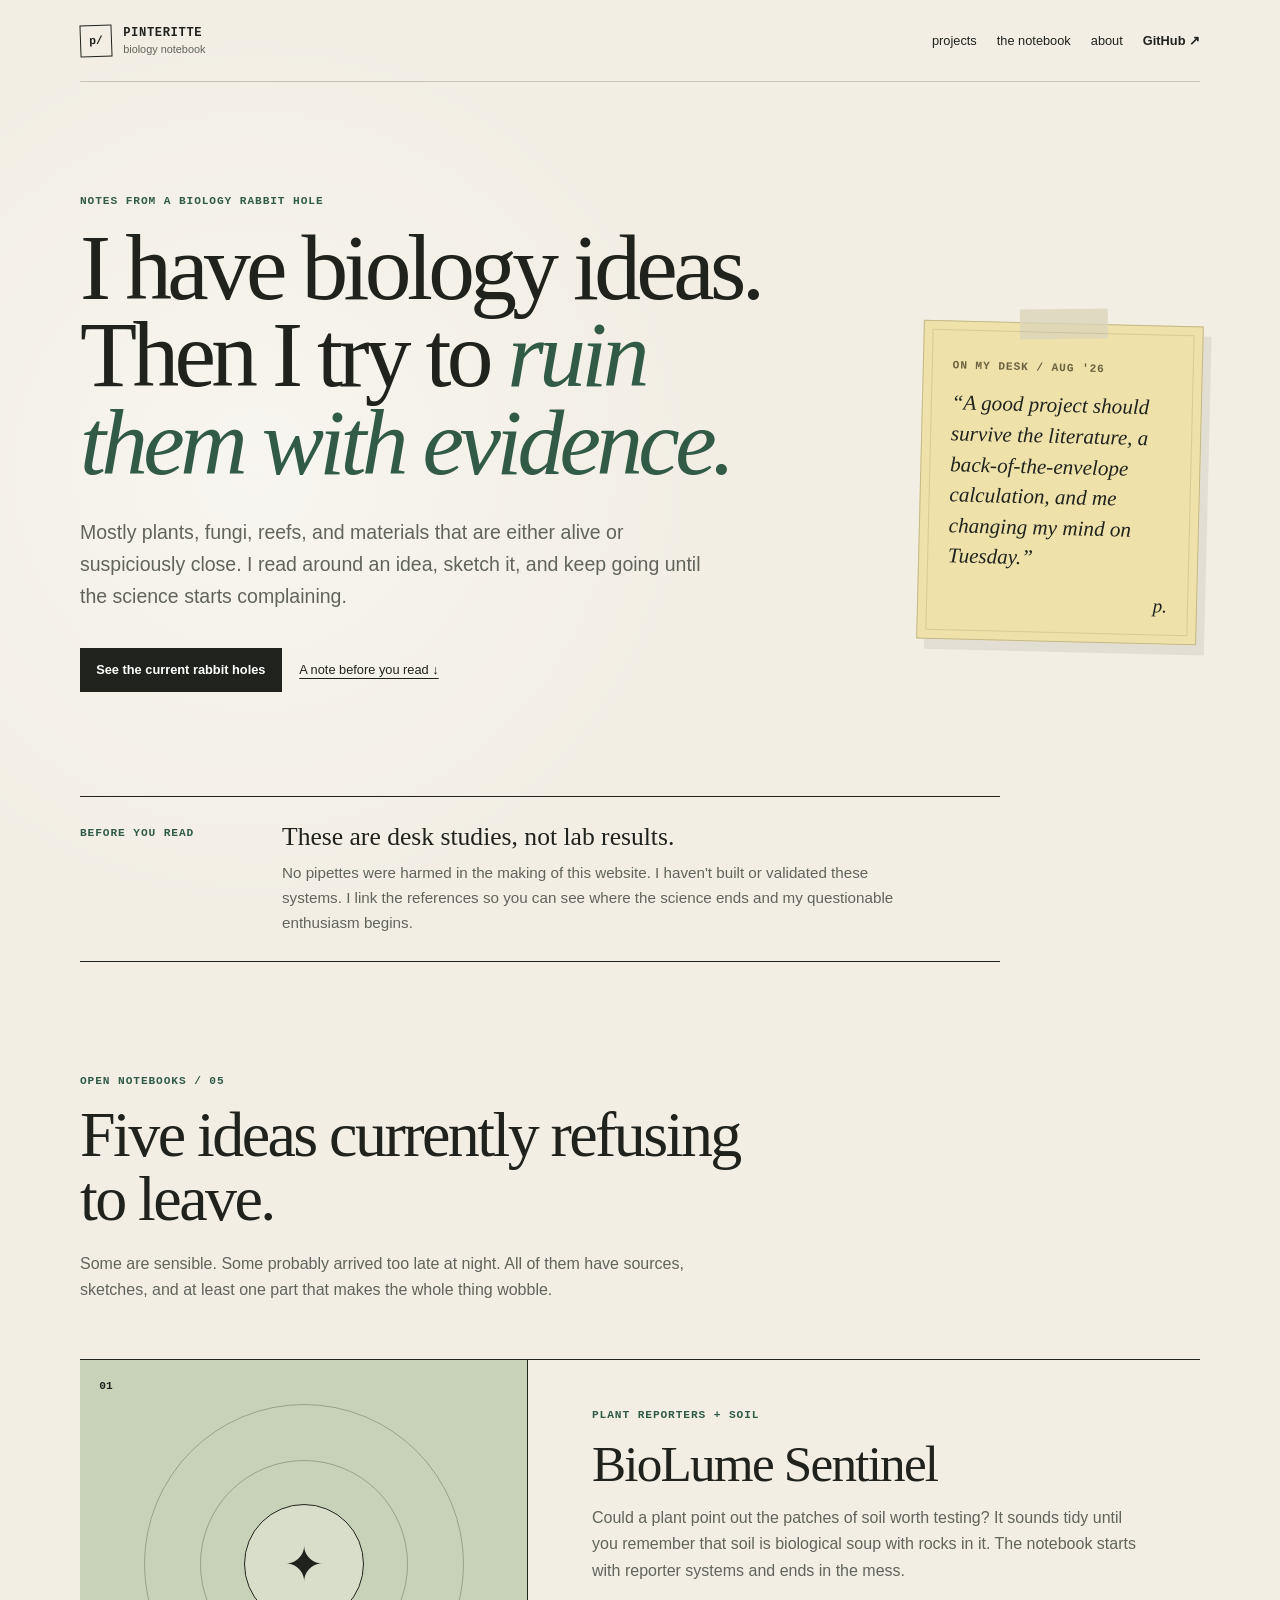
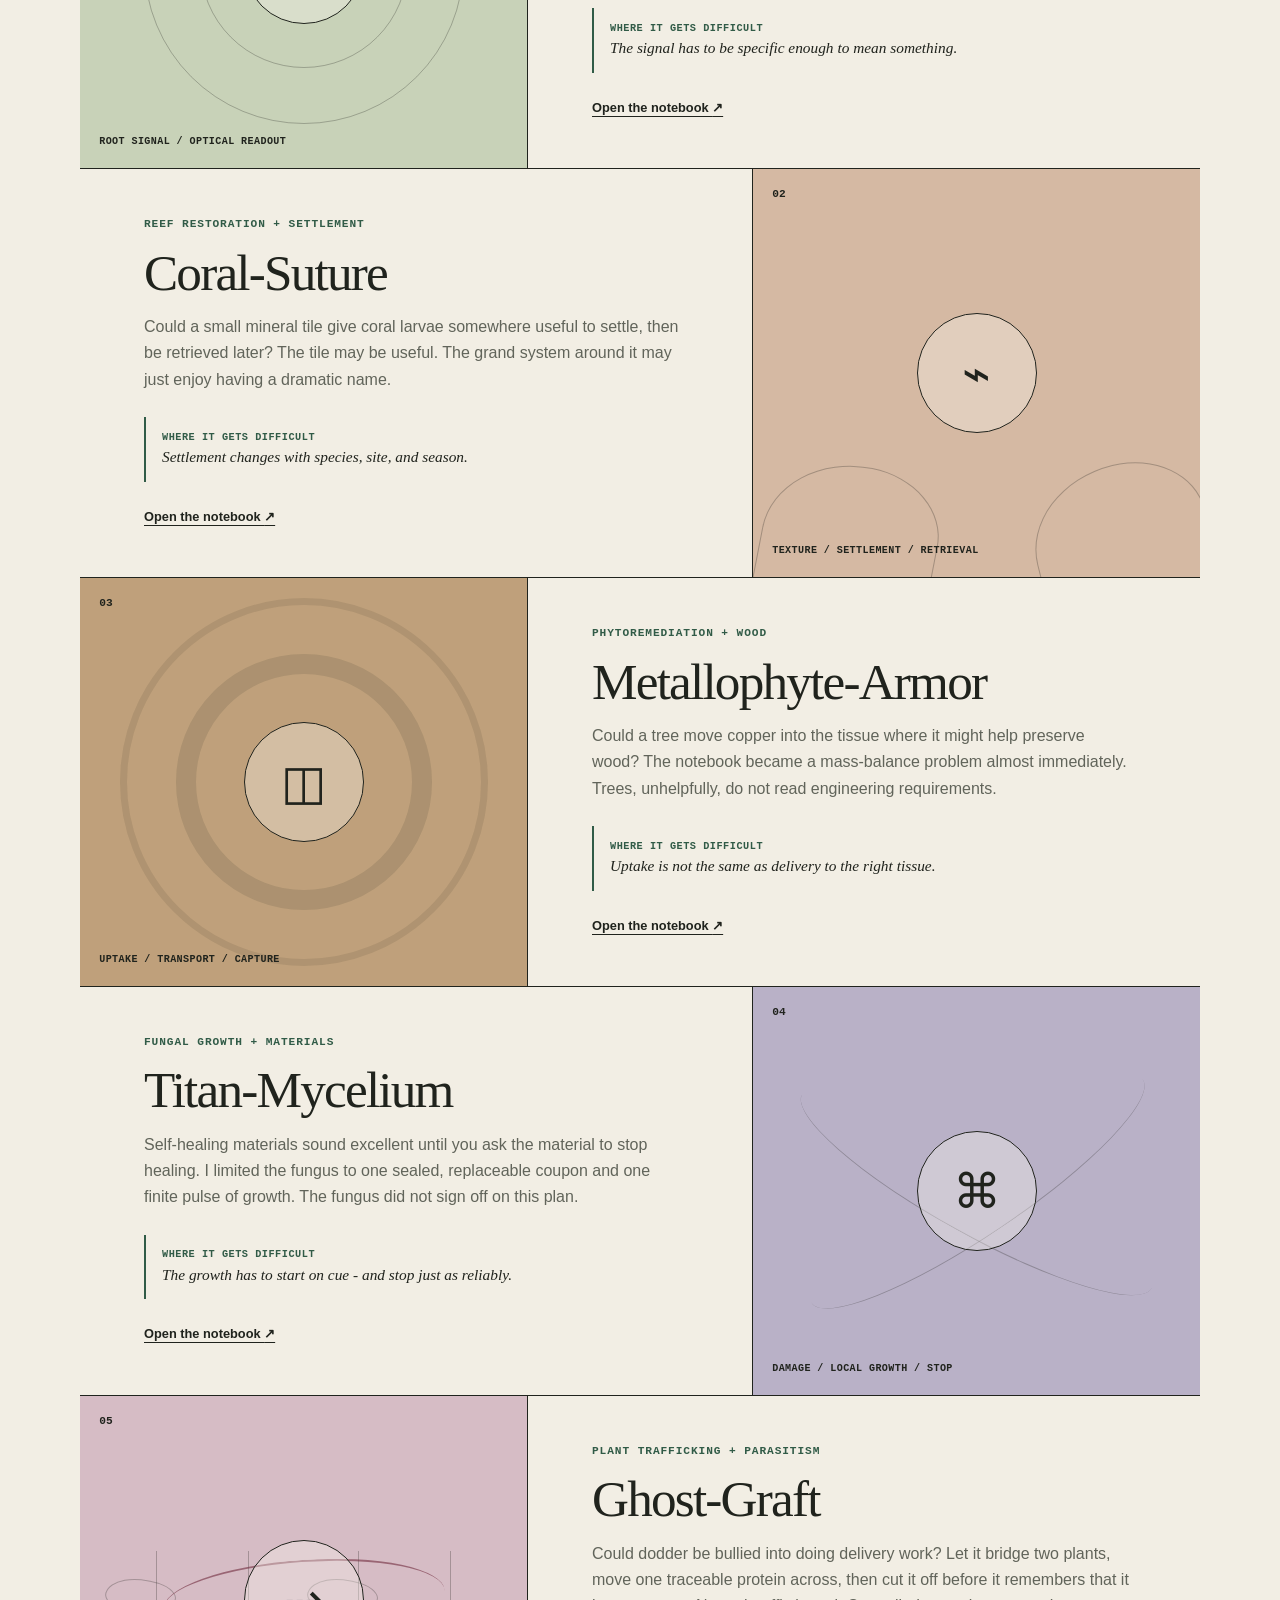
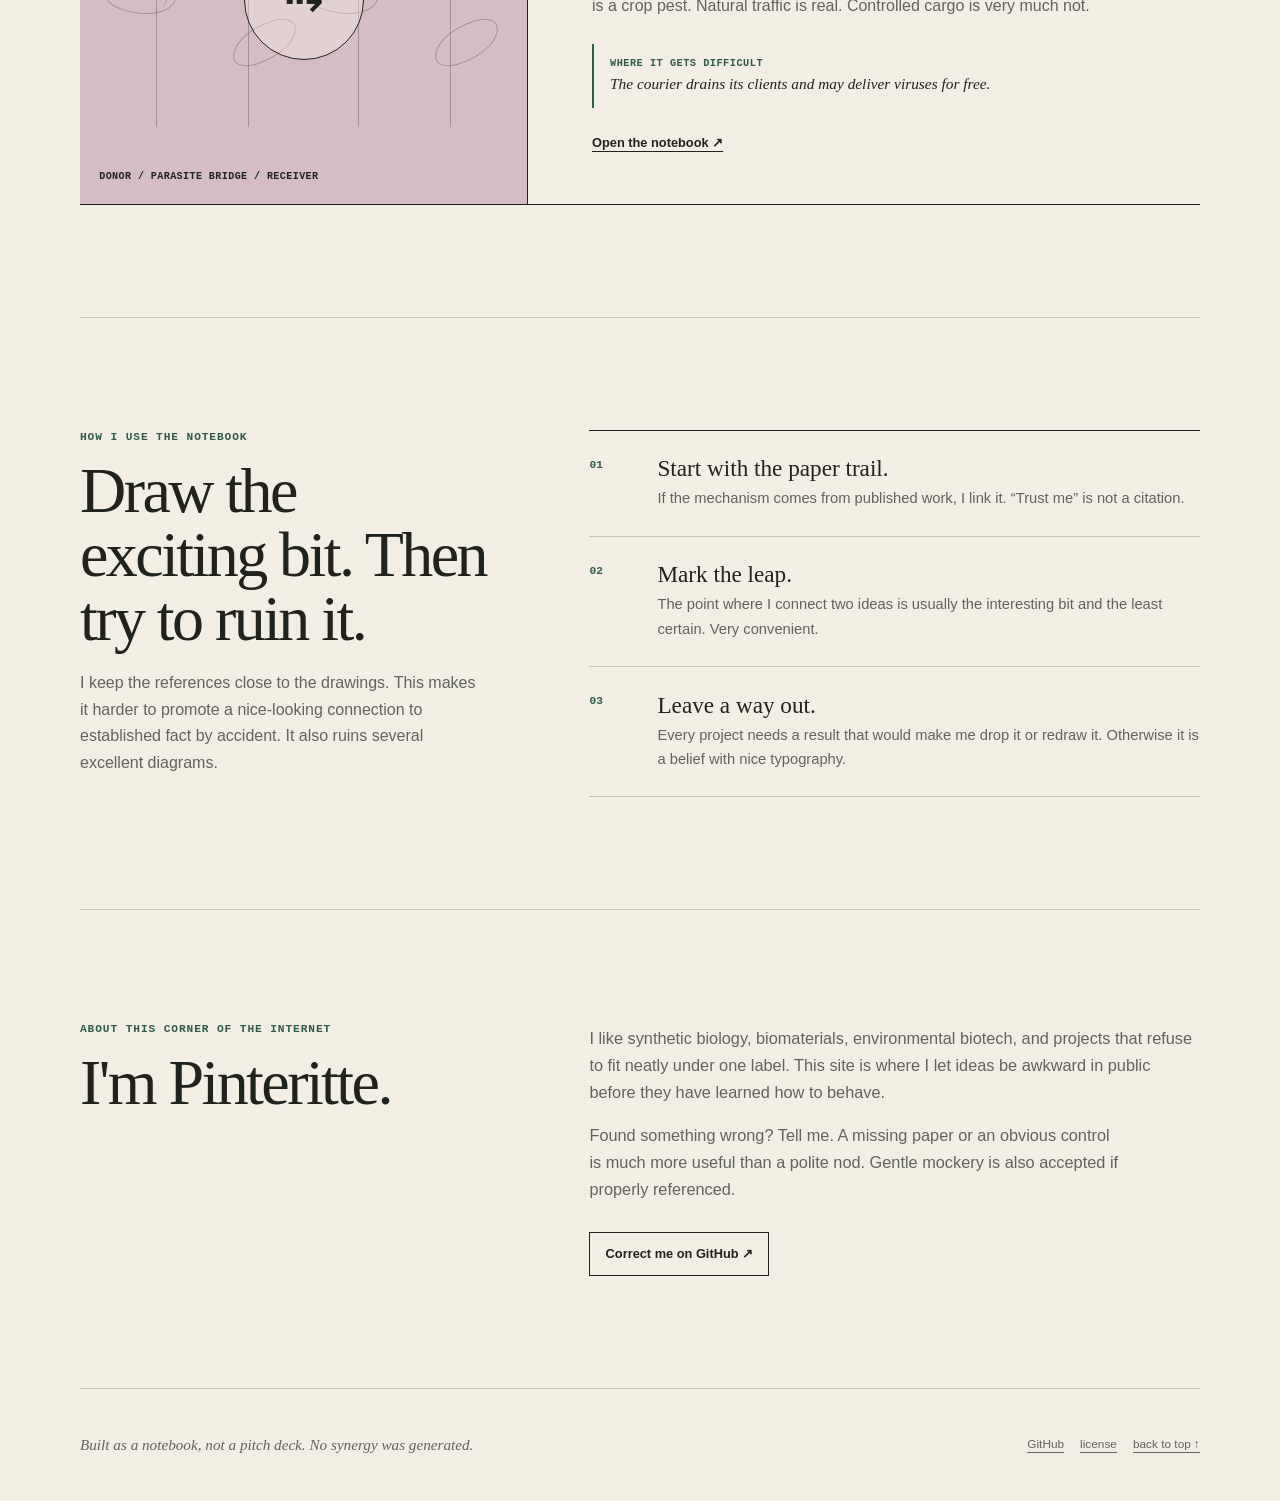
==== index.html @ 29be5e74 "Add Ghost-Graft to the project index" ====
<!DOCTYPE html>
<html lang="en">
<head>
  <meta charset="utf-8">
  <meta name="viewport" content="width=device-width, initial-scale=1">
  <title>Pinteritte - biology notes</title>
  <meta name="description" content="Working notes on plants, fungi, reefs, and ideas being tested against the literature before they get too confident.">
  <meta name="theme-color" content="#f2eee4">
  <link rel="canonical" href="https://pinterittejeden-gif.github.io/pinterittejeden-gif/">
  <meta property="og:title" content="Pinteritte - biology notes">
  <meta property="og:description" content="Five biology ideas with sources, sketches, and the awkward bits left in.">
  <meta property="og:type" content="website">
  <meta property="og:url" content="https://pinterittejeden-gif.github.io/pinterittejeden-gif/">
  <link rel="stylesheet" href="portfolio.css?v=4">
</head>
<body>
  <a class="skip-link" href="#main">Skip to the notes</a>

  <header class="site-header">
    <a class="brand" href="#top" aria-label="Pinteritte's biology notebook home">
      <span class="brand-mark" aria-hidden="true">p/</span>
      <span class="brand-copy"><strong>pinteritte</strong><small>biology notebook</small></span>
    </a>
    <nav aria-label="Primary navigation">
      <a href="#projects">projects</a>
      <a href="#method">the notebook</a>
      <a href="#about">about</a>
      <a class="nav-github" href="https://github.com/pinterittejeden-gif">GitHub ↗</a>
    </nav>
  </header>

  <main id="main">
    <section class="hero" id="top" aria-labelledby="hero-title">
      <div class="hero-copy">
        <p class="eyebrow">notes from a biology rabbit hole</p>
        <h1 id="hero-title">I have biology ideas. Then I try to <em>ruin them with evidence.</em></h1>
        <p class="hero-lede">Mostly plants, fungi, reefs, and materials that are either alive or suspiciously close. I read around an idea, sketch it, and keep going until the science starts complaining.</p>
        <div class="hero-actions">
          <a class="button button-primary" href="#projects">See the current rabbit holes</a>
          <a class="text-link" href="#status-title">A note before you read ↓</a>
        </div>
      </div>

      <aside class="hero-note" aria-label="A note from Pinteritte">
        <span class="tape" aria-hidden="true"></span>
        <p class="note-date">on my desk / aug '26</p>
        <p>“A good project should survive the literature, a back-of-the-envelope calculation, and me changing my mind on Tuesday.”</p>
        <span class="note-signoff">p.</span>
      </aside>
    </section>

    <section class="notice" aria-labelledby="status-title">
      <p class="section-kicker">before you read</p>
      <div>
        <h2 id="status-title">These are desk studies, not lab results.</h2>
        <p>No pipettes were harmed in the making of this website. I haven't built or validated these systems. I link the references so you can see where the science ends and my questionable enthusiasm begins.</p>
      </div>
    </section>

    <section class="projects section" id="projects" aria-labelledby="projects-title">
      <div class="section-heading">
        <p class="section-kicker">open notebooks / 05</p>
        <h2 id="projects-title">Five ideas currently refusing to leave.</h2>
        <p>Some are sensible. Some probably arrived too late at night. All of them have sources, sketches, and at least one part that makes the whole thing wobble.</p>
      </div>

      <div class="project-list">
        <article class="project-card project-biolume">
          <div class="project-visual" aria-hidden="true">
            <span class="visual-index">01</span>
            <span class="visual-symbol">✦</span>
            <span class="signal signal-one"></span>
            <span class="signal signal-two"></span>
            <span class="visual-label">root signal / optical readout</span>
          </div>
          <div class="project-body">
            <p class="project-number">plant reporters + soil</p>
            <h3>BioLume Sentinel</h3>
            <p>Could a plant point out the patches of soil worth testing? It sounds tidy until you remember that soil is biological soup with rocks in it. The notebook starts with reporter systems and ends in the mess.</p>
            <p class="project-note"><span>Where it gets difficult</span> The signal has to be specific enough to mean something.</p>
            <a class="project-link" href="https://pinterittejeden-gif.github.io/Project-BioLume-Sentinel/">Open the notebook <span aria-hidden="true">↗</span></a>
          </div>
        </article>

        <article class="project-card project-coral">
          <div class="project-visual" aria-hidden="true">
            <span class="visual-index">02</span>
            <span class="visual-symbol">⌁</span>
            <span class="reef reef-one"></span>
            <span class="reef reef-two"></span>
            <span class="visual-label">texture / settlement / retrieval</span>
          </div>
          <div class="project-body">
            <p class="project-number">reef restoration + settlement</p>
            <h3>Coral-Suture</h3>
            <p>Could a small mineral tile give coral larvae somewhere useful to settle, then be retrieved later? The tile may be useful. The grand system around it may just enjoy having a dramatic name.</p>
            <p class="project-note"><span>Where it gets difficult</span> Settlement changes with species, site, and season.</p>
            <a class="project-link" href="https://pinterittejeden-gif.github.io/coral-suture/">Open the notebook <span aria-hidden="true">↗</span></a>
          </div>
        </article>

        <article class="project-card project-metal">
          <div class="project-visual" aria-hidden="true">
            <span class="visual-index">03</span>
            <span class="visual-symbol">◫</span>
            <span class="ring ring-one"></span>
            <span class="ring ring-two"></span>
            <span class="visual-label">uptake / transport / capture</span>
          </div>
          <div class="project-body">
            <p class="project-number">phytoremediation + wood</p>
            <h3>Metallophyte-Armor</h3>
            <p>Could a tree move copper into the tissue where it might help preserve wood? The notebook became a mass-balance problem almost immediately. Trees, unhelpfully, do not read engineering requirements.</p>
            <p class="project-note"><span>Where it gets difficult</span> Uptake is not the same as delivery to the right tissue.</p>
            <a class="project-link" href="https://pinterittejeden-gif.github.io/metallophyte-armor/">Open the notebook <span aria-hidden="true">↗</span></a>
          </div>
        </article>

        <article class="project-card project-titan">
          <div class="project-visual" aria-hidden="true">
            <span class="visual-index">04</span>
            <span class="visual-symbol">⌘</span>
            <span class="hypha hypha-one"></span>
            <span class="hypha hypha-two"></span>
            <span class="visual-label">damage / local growth / stop</span>
          </div>
          <div class="project-body">
            <p class="project-number">fungal growth + materials</p>
            <h3>Titan-Mycelium</h3>
            <p>Self-healing materials sound excellent until you ask the material to stop healing. I limited the fungus to one sealed, replaceable coupon and one finite pulse of growth. The fungus did not sign off on this plan.</p>
            <p class="project-note"><span>Where it gets difficult</span> The growth has to start on cue - and stop just as reliably.</p>
            <a class="project-link" href="https://pinterittejeden-gif.github.io/titan-mycelium/">Open the notebook <span aria-hidden="true">↗</span></a>
          </div>
        </article>

        <article class="project-card project-ghost">
          <div class="project-visual" aria-hidden="true">
            <span class="visual-index">05</span>
            <span class="visual-symbol">⇢</span>
            <span class="graft-host graft-host-one"></span>
            <span class="graft-host graft-host-two"></span>
            <span class="graft-vine"></span>
            <span class="visual-label">donor / parasite bridge / receiver</span>
          </div>
          <div class="project-body">
            <p class="project-number">plant trafficking + parasitism</p>
            <h3>Ghost-Graft</h3>
            <p>Could dodder be bullied into doing delivery work? Let it bridge two plants, move one traceable protein across, then cut it off before it remembers that it is a crop pest. Natural traffic is real. Controlled cargo is very much not.</p>
            <p class="project-note"><span>Where it gets difficult</span> The courier drains its clients and may deliver viruses for free.</p>
            <a class="project-link" href="https://pinterittejeden-gif.github.io/ghost-graft/">Open the notebook <span aria-hidden="true">↗</span></a>
          </div>
        </article>
      </div>
    </section>

    <section class="method section" id="method" aria-labelledby="method-title">
      <div class="method-intro">
        <p class="section-kicker">how I use the notebook</p>
        <h2 id="method-title">Draw the exciting bit. Then try to ruin it.</h2>
        <p>I keep the references close to the drawings. This makes it harder to promote a nice-looking connection to established fact by accident. It also ruins several excellent diagrams.</p>
      </div>

      <ol class="method-list">
        <li>
          <span>01</span>
          <div><h3>Start with the paper trail.</h3><p>If the mechanism comes from published work, I link it. “Trust me” is not a citation.</p></div>
        </li>
        <li>
          <span>02</span>
          <div><h3>Mark the leap.</h3><p>The point where I connect two ideas is usually the interesting bit and the least certain. Very convenient.</p></div>
        </li>
        <li>
          <span>03</span>
          <div><h3>Leave a way out.</h3><p>Every project needs a result that would make me drop it or redraw it. Otherwise it is a belief with nice typography.</p></div>
        </li>
      </ol>
    </section>

    <section class="about section" id="about" aria-labelledby="about-title">
      <div>
        <p class="section-kicker">about this corner of the internet</p>
        <h2 id="about-title">I'm Pinteritte.</h2>
      </div>
      <div class="about-copy">
        <p>I like synthetic biology, biomaterials, environmental biotech, and projects that refuse to fit neatly under one label. This site is where I let ideas be awkward in public before they have learned how to behave.</p>
        <p>Found something wrong? Tell me. A missing paper or an obvious control is much more useful than a polite nod. Gentle mockery is also accepted if properly referenced.</p>
        <a class="button button-secondary" href="https://github.com/pinterittejeden-gif/pinterittejeden-gif/issues">Correct me on GitHub ↗</a>
      </div>
    </section>
  </main>

  <footer>
    <p>Built as a notebook, not a pitch deck. No synergy was generated.</p>
    <div>
      <a href="https://github.com/pinterittejeden-gif">GitHub</a>
      <a href="LICENSE.md">license</a>
      <a href="#top">back to top ↑</a>
    </div>
  </footer>
</body>
</html>
---- portfolio.css ----
:root {
  --paper: #f2eee4;
  --paper-deep: #e8e1d2;
  --ink: #20231d;
  --muted: #61645a;
  --line: #c9c3b6;
  --accent: #315b47;
  --accent-dark: #1e4232;
  --surface: #f9f6ee;
  --yellow: #e6d49b;
  --serif: Georgia, "Times New Roman", serif;
  --sans: Inter, ui-sans-serif, -apple-system, BlinkMacSystemFont, "Segoe UI", sans-serif;
  --mono: "SFMono-Regular", Consolas, "Liberation Mono", monospace;
}

* { box-sizing: border-box; }
html { scroll-behavior: smooth; }
body {
  margin: 0;
  color: var(--ink);
  background:
    radial-gradient(circle at 20% 10%, rgb(255 255 255 / 45%), transparent 28rem),
    var(--paper);
  font: 16px/1.65 var(--sans);
  -webkit-font-smoothing: antialiased;
}

a { color: inherit; text-underline-offset: .22rem; }
a:hover { color: var(--accent); }
a:focus-visible { outline: 2px solid var(--accent); outline-offset: 4px; }
h1, h2, h3, p { text-wrap: pretty; }

.skip-link {
  position: fixed;
  top: -6rem;
  left: 1rem;
  z-index: 30;
  padding: .65rem .85rem;
  color: white;
  background: var(--ink);
}
.skip-link:focus { top: 1rem; }

.site-header,
main,
footer {
  width: min(1120px, calc(100% - 40px));
  margin-inline: auto;
}

.site-header {
  min-height: 82px;
  display: flex;
  align-items: center;
  justify-content: space-between;
  gap: 2rem;
  border-bottom: 1px solid var(--line);
}
.brand {
  display: inline-flex;
  align-items: center;
  gap: .7rem;
  text-decoration: none;
}
.brand-mark {
  display: grid;
  width: 2rem;
  height: 2rem;
  place-items: center;
  border: 1px solid var(--ink);
  font: 700 .72rem/1 var(--mono);
  transform: rotate(-2deg);
}
.brand-copy { display: grid; line-height: 1.1; }
.brand-copy strong { font: 700 .76rem var(--mono); letter-spacing: .05em; text-transform: uppercase; }
.brand-copy small { margin-top: .25rem; color: var(--muted); font-size: .68rem; }
.site-header nav { display: flex; align-items: center; gap: 1.25rem; font-size: .8rem; }
.site-header nav a { text-decoration: none; }
.site-header nav a:hover { text-decoration: underline; }
.nav-github { font-weight: 700; }

.hero {
  display: grid;
  min-height: 690px;
  grid-template-columns: minmax(0, 1.45fr) minmax(260px, .55fr);
  gap: clamp(3rem, 8vw, 8rem);
  align-items: center;
  padding: 7rem 0 6.5rem;
}
.hero-copy { max-width: 750px; }
.eyebrow,
.section-kicker,
.project-number,
.note-date {
  margin: 0 0 .9rem;
  color: var(--accent);
  font: 700 .7rem/1.35 var(--mono);
  letter-spacing: .08em;
  text-transform: uppercase;
}
.hero h1 {
  max-width: 800px;
  margin: 0;
  font: 400 clamp(3.45rem, 7.3vw, 6.4rem)/.94 var(--serif);
  letter-spacing: -.05em;
}
.hero h1 em { color: var(--accent); font-weight: 400; }
.hero-lede { max-width: 650px; margin: 1.8rem 0 0; color: var(--muted); font-size: clamp(1.05rem, 1.7vw, 1.22rem); }
.hero-actions { display: flex; flex-wrap: wrap; gap: 1.1rem; align-items: center; margin-top: 2.2rem; }

.button {
  display: inline-flex;
  min-height: 44px;
  align-items: center;
  justify-content: center;
  padding: .65rem .95rem;
  border: 1px solid var(--ink);
  font-size: .8rem;
  font-weight: 700;
  text-decoration: none;
}
.button-primary { color: white; background: var(--ink); }
.button-primary:hover { color: white; background: var(--accent-dark); }
.button-secondary { background: transparent; }
.text-link { font-size: .8rem; }

.hero-note {
  position: relative;
  align-self: center;
  margin-top: 5rem;
  padding: 2.3rem 1.8rem 1.6rem;
  border: 1px solid #c4b988;
  background: #eee1aa;
  box-shadow: 8px 10px 0 rgb(50 45 30 / 8%);
  transform: rotate(1.4deg);
}
.hero-note::after {
  position: absolute;
  inset: 8px;
  border: 1px solid rgb(83 71 33 / 14%);
  content: "";
  pointer-events: none;
}
.hero-note .tape {
  position: absolute;
  top: -15px;
  left: 50%;
  width: 88px;
  height: 30px;
  background: rgb(221 213 186 / 78%);
  transform: translateX(-50%) rotate(-2deg);
}
.hero-note > p:not(.note-date) { position: relative; z-index: 1; margin: 0; font: italic 1.32rem/1.45 var(--serif); }
.note-date { color: #6b623f; }
.note-signoff { display: block; margin-top: 1.2rem; font: italic 1.2rem var(--serif); text-align: right; }

.notice {
  display: grid;
  grid-template-columns: 170px minmax(0, 1fr);
  gap: 2rem;
  max-width: 920px;
  padding: 1.6rem 0;
  border-top: 1px solid var(--ink);
  border-bottom: 1px solid var(--ink);
}
.notice .section-kicker { margin: .25rem 0 0; }
.notice h2 { margin: 0 0 .45rem; font: 400 1.6rem/1.2 var(--serif); }
.notice p:last-child { max-width: 650px; margin: 0; color: var(--muted); font-size: .95rem; }

.section { padding: 7rem 0; border-bottom: 1px solid var(--line); }
.section-heading { max-width: 820px; margin-bottom: 3.5rem; }
.section-heading h2,
.method-intro h2,
.about h2 {
  margin: 0;
  font: 400 clamp(2.5rem, 5vw, 4.6rem)/1 var(--serif);
  letter-spacing: -.04em;
}
.section-heading > p:last-child,
.method-intro > p:last-child { max-width: 670px; margin: 1.2rem 0 0; color: var(--muted); }

.project-list { border-top: 1px solid var(--ink); }
.project-card {
  display: grid;
  grid-template-columns: minmax(280px, .8fr) minmax(0, 1.2fr);
  min-height: 350px;
  border-bottom: 1px solid var(--ink);
}
.project-card:nth-child(even) { grid-template-columns: minmax(0, 1.2fr) minmax(280px, .8fr); }
.project-card:nth-child(even) .project-visual { order: 2; border-right: 0; border-left: 1px solid var(--ink); }
.project-visual {
  position: relative;
  display: grid;
  min-height: 350px;
  place-items: center;
  overflow: hidden;
  border-right: 1px solid var(--ink);
  background: var(--project-bg);
}
.project-biolume { --project-bg: #c8d2b8; }
.project-coral { --project-bg: #d5b9a3; }
.project-metal { --project-bg: #bfa07b; }
.project-titan { --project-bg: #b9b1c7; }
.project-ghost { --project-bg: #d6bcc5; }
.visual-index { position: absolute; top: 1.2rem; left: 1.2rem; font: 700 .7rem var(--mono); }
.visual-symbol {
  position: relative;
  z-index: 2;
  display: grid;
  width: 7.5rem;
  height: 7.5rem;
  place-items: center;
  border: 1px solid var(--ink);
  border-radius: 50%;
  background: rgb(249 246 238 / 35%);
  font: 400 3rem var(--serif);
}
.visual-label {
  position: absolute;
  right: 1.2rem;
  bottom: 1.2rem;
  left: 1.2rem;
  font: 700 .63rem/1.4 var(--mono);
  letter-spacing: .04em;
  text-transform: uppercase;
}
.signal, .reef, .ring, .hypha, .graft-host, .graft-vine { position: absolute; border: 1px solid rgb(32 35 29 / 28%); }
.signal { border-radius: 50%; }
.signal-one { width: 13rem; height: 13rem; }
.signal-two { width: 20rem; height: 20rem; }
.reef { bottom: -2rem; width: 11rem; height: 9rem; border-radius: 55% 45% 0 0; }
.reef-one { left: 2%; transform: rotate(11deg); }
.reef-two { right: -2%; transform: rotate(-14deg); }
.ring { border-radius: 50%; }
.ring-one { width: 16rem; height: 16rem; border-width: 1.3rem; opacity: .42; }
.ring-two { width: 23rem; height: 23rem; border-width: .45rem; opacity: .35; }
.hypha { width: 25rem; height: 5.5rem; border-width: 0 0 1px; border-radius: 50%; }
.hypha-one { transform: rotate(29deg); }
.hypha-two { transform: rotate(-34deg); }
.graft-host { bottom: 4.8rem; width: 5.8rem; height: 11rem; border-width: 0 1px; }
.graft-host::before,
.graft-host::after { position: absolute; width: 4.2rem; height: 2.2rem; border: 1px solid rgb(32 35 29 / 28%); border-radius: 70% 30%; content: ""; }
.graft-host::before { top: 1.7rem; left: -3.2rem; transform: rotate(18deg); }
.graft-host::after { top: 4.6rem; right: -3.2rem; transform: rotate(-18deg); }
.graft-host-one { left: 17%; }
.graft-host-two { right: 17%; }
.graft-vine { z-index: 1; width: 63%; height: 5rem; border-width: 2px 0 0; border-color: rgb(117 49 67 / 62%); border-radius: 50%; transform: rotate(-4deg); }

.project-body { align-self: center; padding: 3rem clamp(2rem, 5vw, 4.6rem); }
.project-body h3 { margin: 0; font: 400 clamp(2.2rem, 4vw, 3.4rem)/1 var(--serif); letter-spacing: -.035em; }
.project-body > p:not(.project-number):not(.project-note) { max-width: 620px; margin: 1rem 0 1.5rem; color: var(--muted); font-size: 1rem; }
.project-note { max-width: 600px; margin: 0; padding: .85rem 0 .85rem 1rem; border-left: 2px solid var(--accent); font: italic .96rem/1.5 var(--serif); }
.project-note span { display: block; margin-bottom: .15rem; color: var(--accent); font: 700 .64rem var(--mono); letter-spacing: .05em; text-transform: uppercase; }
.project-link { display: inline-block; margin-top: 1.5rem; font-size: .8rem; font-weight: 700; }

.method {
  display: grid;
  grid-template-columns: .8fr 1.2fr;
  gap: clamp(3rem, 8vw, 8rem);
  align-items: start;
}
.method-intro { position: sticky; top: 2rem; }
.method-list { margin: 0; padding: 0; border-top: 1px solid var(--ink); list-style: none; }
.method-list li { display: grid; grid-template-columns: 52px 1fr; gap: 1rem; padding: 1.55rem 0; border-bottom: 1px solid var(--line); }
.method-list li > span { padding-top: .2rem; color: var(--accent); font: 700 .7rem var(--mono); }
.method-list h3 { margin: 0 0 .25rem; font: 400 1.45rem var(--serif); }
.method-list p { margin: 0; color: var(--muted); font-size: .92rem; }

.about { display: grid; grid-template-columns: .8fr 1.2fr; gap: clamp(3rem, 8vw, 8rem); }
.about-copy { max-width: 620px; padding-top: .2rem; }
.about-copy p { margin-top: 0; color: var(--muted); font-size: 1.02rem; }
.about-copy .button { margin-top: .8rem; }

footer {
  min-height: 112px;
  display: flex;
  align-items: center;
  justify-content: space-between;
  gap: 2rem;
  color: var(--muted);
  font-size: .74rem;
}
footer p { margin: 0; font: italic .95rem var(--serif); }
footer div { display: flex; gap: 1rem; }

@media (max-width: 820px) {
  .site-header nav a:not(.nav-github) { display: none; }
  .hero { min-height: auto; grid-template-columns: 1fr; gap: 3rem; padding: 5.5rem 0; }
  .hero-note { width: min(360px, 90%); margin: 0 0 0 auto; }
  .project-card,
  .project-card:nth-child(even) { grid-template-columns: minmax(190px, .65fr) minmax(0, 1.35fr); }
  .project-card:nth-child(even) .project-visual { order: 0; border-right: 1px solid var(--ink); border-left: 0; }
  .project-body { padding: 2.3rem; }
  .method, .about { grid-template-columns: 1fr; gap: 2.5rem; }
  .method-intro { position: static; }
}

@media (max-width: 580px) {
  .site-header, main, footer { width: min(100% - 28px, 1120px); }
  .brand-copy small { display: none; }
  .site-header nav { gap: .8rem; }
  .hero { padding: 4.5rem 0; }
  .hero h1 { font-size: clamp(3.05rem, 15vw, 4.5rem); }
  .notice { grid-template-columns: 1fr; gap: .45rem; }
  .notice .section-kicker { margin-bottom: .25rem; }
  .section { padding: 5rem 0; }
  .project-card,
  .project-card:nth-child(even) { display: block; }
  .project-visual,
  .project-card:nth-child(even) .project-visual { min-height: 235px; border-right: 0; border-bottom: 1px solid var(--ink); }
  .project-body { padding: 2rem 0 2.5rem; }
  .project-body > p:not(.project-number):not(.project-note) { padding-right: .35rem; }
  footer { min-height: 145px; align-items: flex-start; flex-direction: column; justify-content: center; gap: .8rem; }
}

@media (prefers-reduced-motion: reduce) {
  html { scroll-behavior: auto; }
}
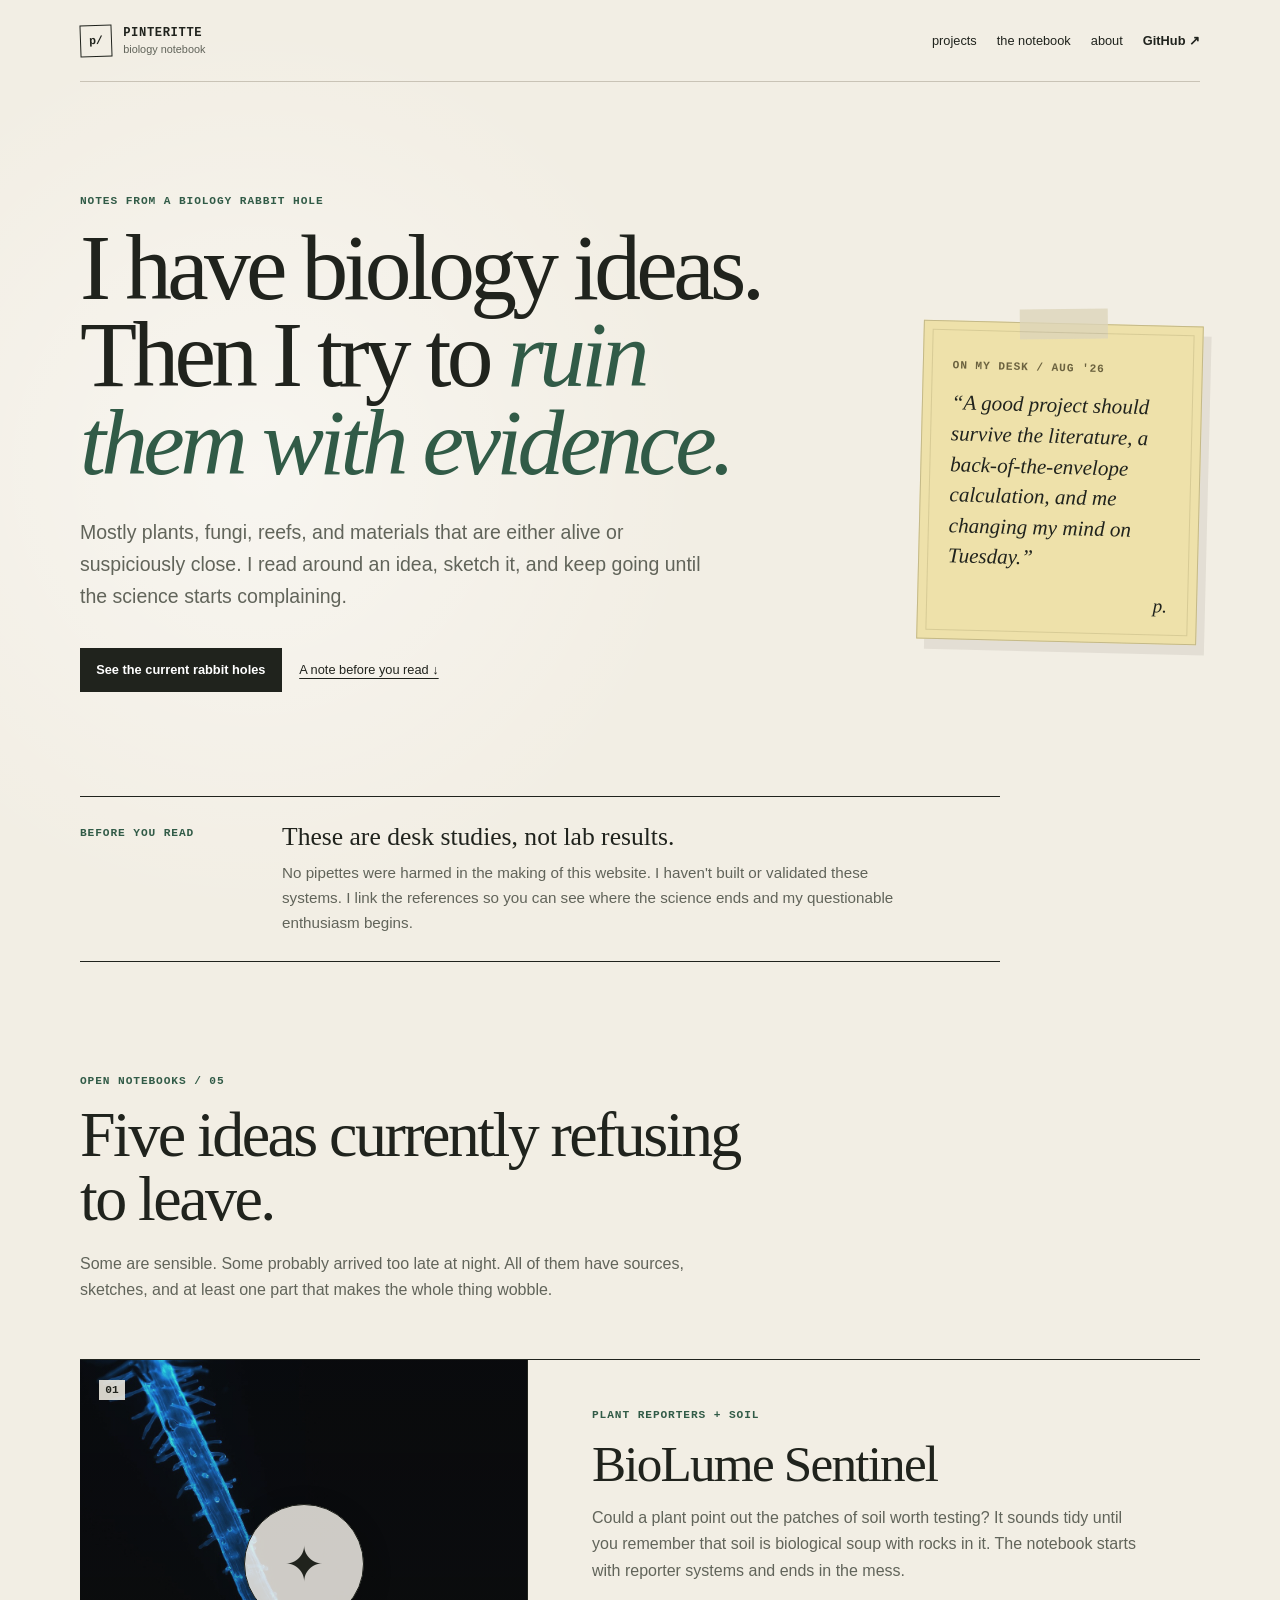
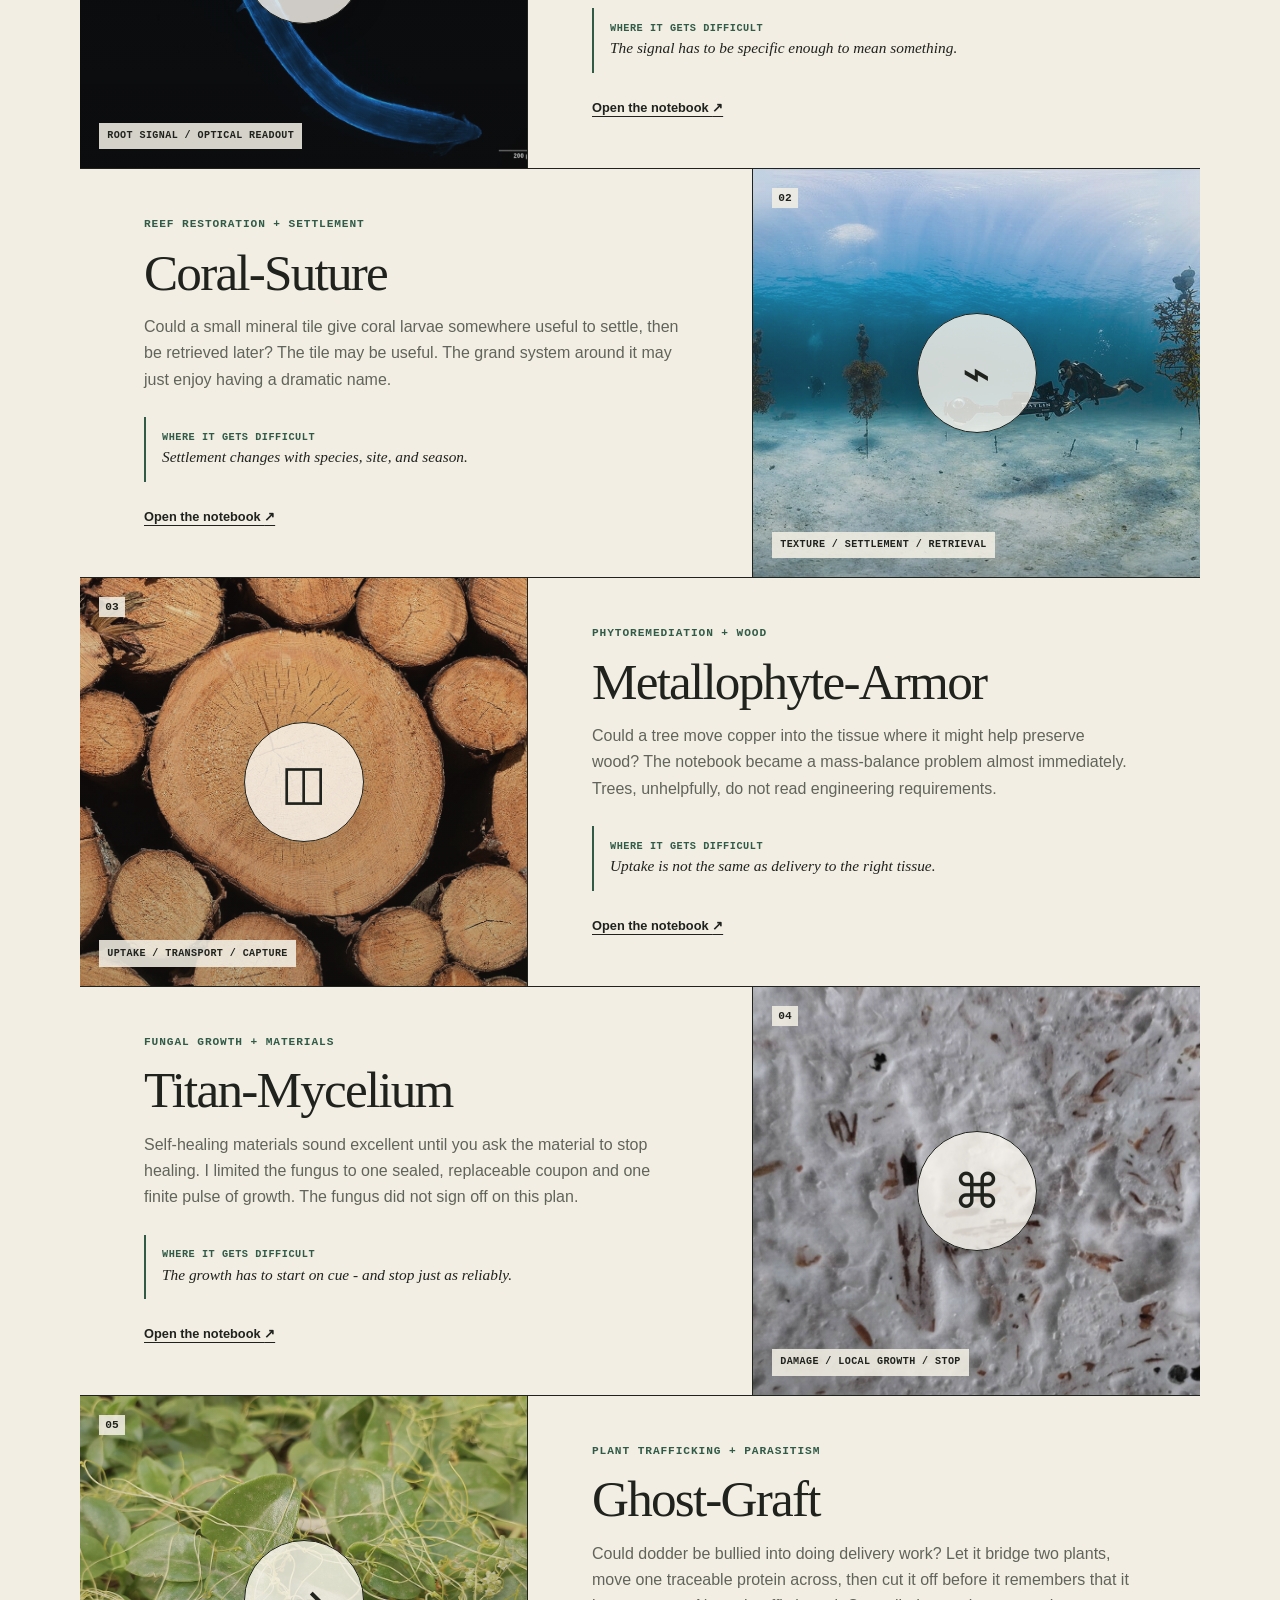
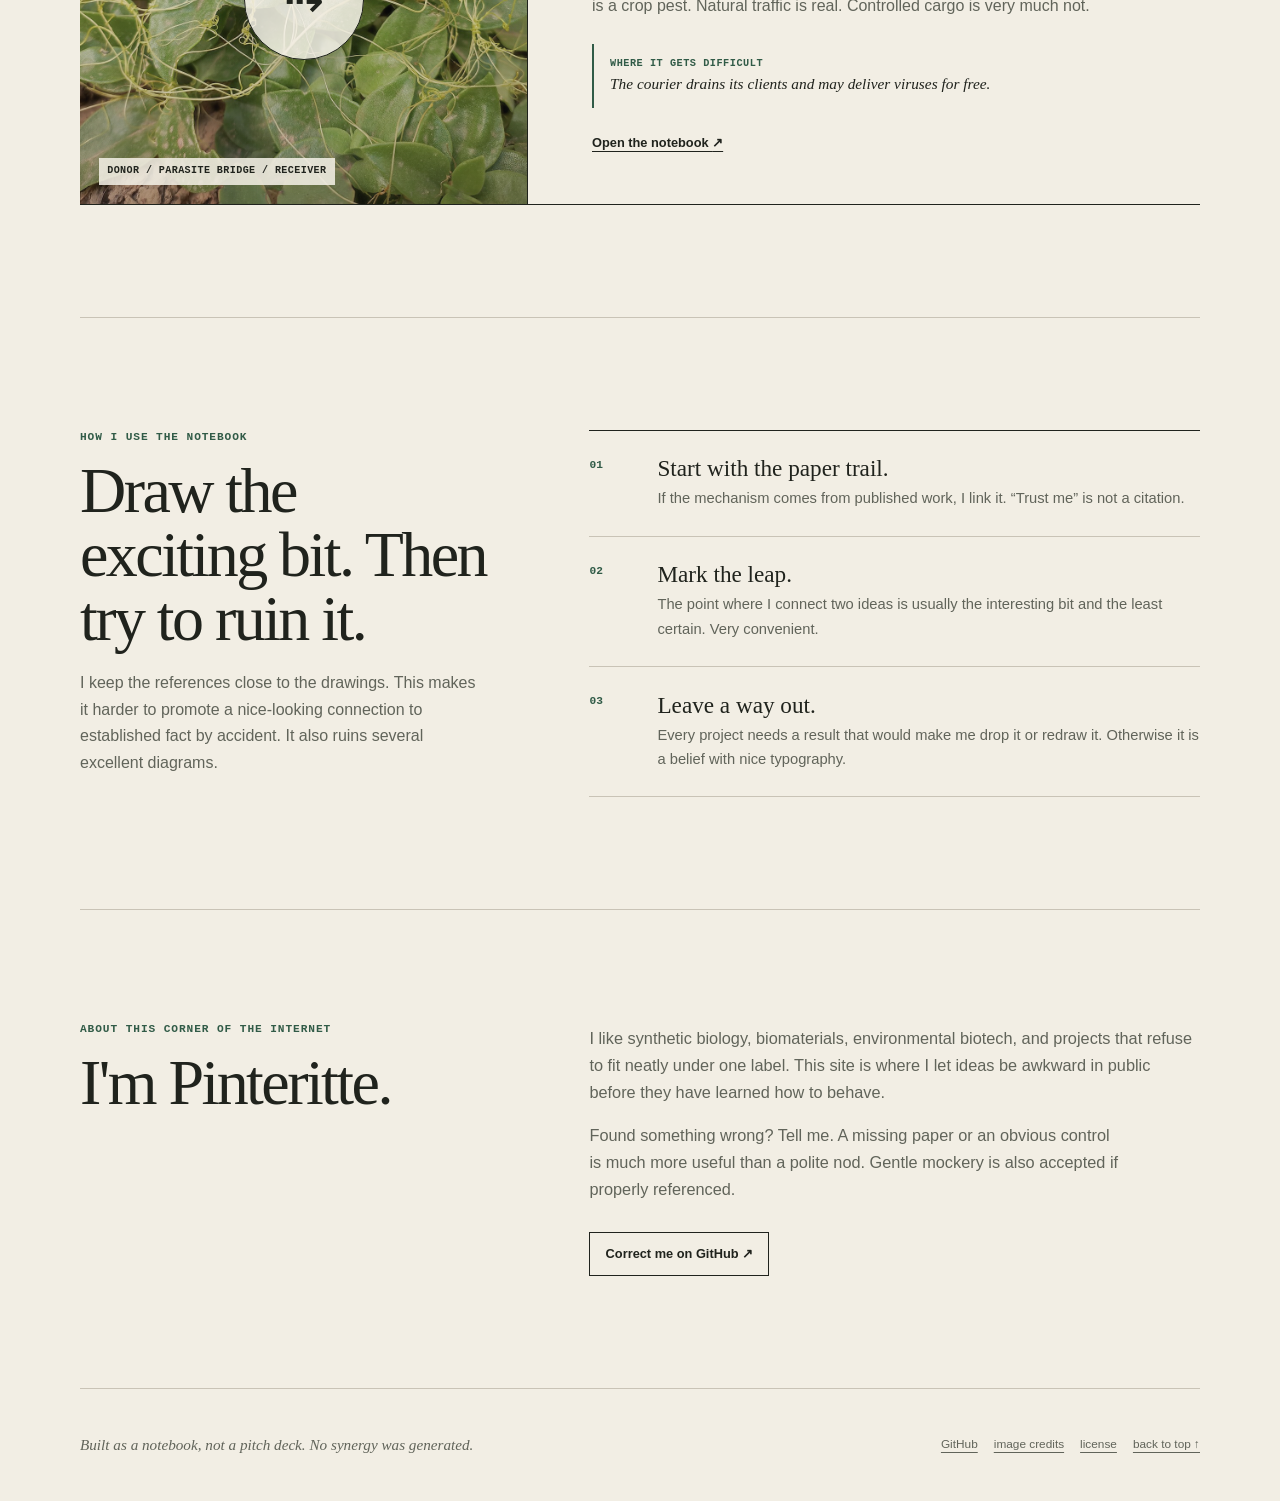
==== commit 77bf0a9d: "Use real project photography on the homepage" ====
--- a/index.html
+++ b/index.html
@@ -11,7 +11,7 @@
   <meta property="og:description" content="Five biology ideas with sources, sketches, and the awkward bits left in.">
   <meta property="og:type" content="website">
   <meta property="og:url" content="https://pinterittejeden-gif.github.io/pinterittejeden-gif/">
-  <link rel="stylesheet" href="portfolio.css?v=4">
+  <link rel="stylesheet" href="portfolio.css?v=6">
 </head>
 <body>
   <a class="skip-link" href="#main">Skip to the notes</a>
@@ -67,10 +67,9 @@
       <div class="project-list">
         <article class="project-card project-biolume">
           <div class="project-visual" aria-hidden="true">
+            <img class="project-photo project-photo--root" src="images/projects/biolume-root.jpg" width="1280" height="1027" loading="lazy" decoding="async" alt="">
             <span class="visual-index">01</span>
             <span class="visual-symbol">✦</span>
-            <span class="signal signal-one"></span>
-            <span class="signal signal-two"></span>
             <span class="visual-label">root signal / optical readout</span>
           </div>
           <div class="project-body">
@@ -84,10 +83,9 @@
 
         <article class="project-card project-coral">
           <div class="project-visual" aria-hidden="true">
+            <img class="project-photo project-photo--coral" src="images/projects/coral-nursery.jpg" width="1280" height="556" loading="lazy" decoding="async" alt="">
             <span class="visual-index">02</span>
             <span class="visual-symbol">⌁</span>
-            <span class="reef reef-one"></span>
-            <span class="reef reef-two"></span>
             <span class="visual-label">texture / settlement / retrieval</span>
           </div>
           <div class="project-body">
@@ -101,10 +99,9 @@
 
         <article class="project-card project-metal">
           <div class="project-visual" aria-hidden="true">
+            <img class="project-photo project-photo--wood" src="images/projects/pine-cross-sections.jpg" width="1280" height="853" loading="lazy" decoding="async" alt="">
             <span class="visual-index">03</span>
             <span class="visual-symbol">◫</span>
-            <span class="ring ring-one"></span>
-            <span class="ring ring-two"></span>
             <span class="visual-label">uptake / transport / capture</span>
           </div>
           <div class="project-body">
@@ -118,10 +115,9 @@
 
         <article class="project-card project-titan">
           <div class="project-visual" aria-hidden="true">
+            <img class="project-photo project-photo--mycelium" src="images/projects/myco-composite.jpg" width="1080" height="1920" loading="lazy" decoding="async" alt="">
             <span class="visual-index">04</span>
             <span class="visual-symbol">⌘</span>
-            <span class="hypha hypha-one"></span>
-            <span class="hypha hypha-two"></span>
             <span class="visual-label">damage / local growth / stop</span>
           </div>
           <div class="project-body">
@@ -135,11 +131,9 @@
 
         <article class="project-card project-ghost">
           <div class="project-visual" aria-hidden="true">
+            <img class="project-photo project-photo--dodder" src="images/projects/dodder-host.jpg" width="1280" height="958" loading="lazy" decoding="async" alt="">
             <span class="visual-index">05</span>
             <span class="visual-symbol">⇢</span>
-            <span class="graft-host graft-host-one"></span>
-            <span class="graft-host graft-host-two"></span>
-            <span class="graft-vine"></span>
             <span class="visual-label">donor / parasite bridge / receiver</span>
           </div>
           <div class="project-body">
@@ -193,6 +187,7 @@
     <p>Built as a notebook, not a pitch deck. No synergy was generated.</p>
     <div>
       <a href="https://github.com/pinterittejeden-gif">GitHub</a>
+      <a href="IMAGE_CREDITS.md">image credits</a>
       <a href="LICENSE.md">license</a>
       <a href="#top">back to top ↑</a>
     </div>
--- a/portfolio.css
+++ b/portfolio.css
@@ -197,12 +197,40 @@
   border-right: 1px solid var(--ink);
   background: var(--project-bg);
 }
+.project-visual::after {
+  position: absolute;
+  z-index: 1;
+  inset: 0;
+  background: linear-gradient(180deg, rgb(22 25 20 / 6%), rgb(22 25 20 / 24%));
+  content: "";
+}
+.project-photo {
+  position: absolute;
+  inset: 0;
+  width: 100%;
+  height: 100%;
+  object-fit: cover;
+  filter: saturate(.82) contrast(.94);
+}
+.project-photo--root { object-position: 48% center; }
+.project-photo--coral { object-position: center; }
+.project-photo--wood { object-position: center; }
+.project-photo--mycelium { object-position: 47% 38%; }
+.project-photo--dodder { object-position: center; }
 .project-biolume { --project-bg: #c8d2b8; }
 .project-coral { --project-bg: #d5b9a3; }
 .project-metal { --project-bg: #bfa07b; }
 .project-titan { --project-bg: #b9b1c7; }
 .project-ghost { --project-bg: #d6bcc5; }
-.visual-index { position: absolute; top: 1.2rem; left: 1.2rem; font: 700 .7rem var(--mono); }
+.visual-index {
+  position: absolute;
+  z-index: 3;
+  top: 1.2rem;
+  left: 1.2rem;
+  padding: .25rem .38rem;
+  background: rgb(242 238 228 / 88%);
+  font: 700 .7rem var(--mono);
+}
 .visual-symbol {
   position: relative;
   z-index: 2;
@@ -212,14 +240,19 @@
   place-items: center;
   border: 1px solid var(--ink);
   border-radius: 50%;
-  background: rgb(249 246 238 / 35%);
+  background: rgb(249 246 238 / 82%);
+  box-shadow: 0 .5rem 2rem rgb(13 17 12 / 12%);
   font: 400 3rem var(--serif);
 }
 .visual-label {
   position: absolute;
+  z-index: 3;
   right: 1.2rem;
   bottom: 1.2rem;
   left: 1.2rem;
+  width: fit-content;
+  padding: .38rem .5rem;
+  background: rgb(242 238 228 / 88%);
   font: 700 .63rem/1.4 var(--mono);
   letter-spacing: .04em;
   text-transform: uppercase;
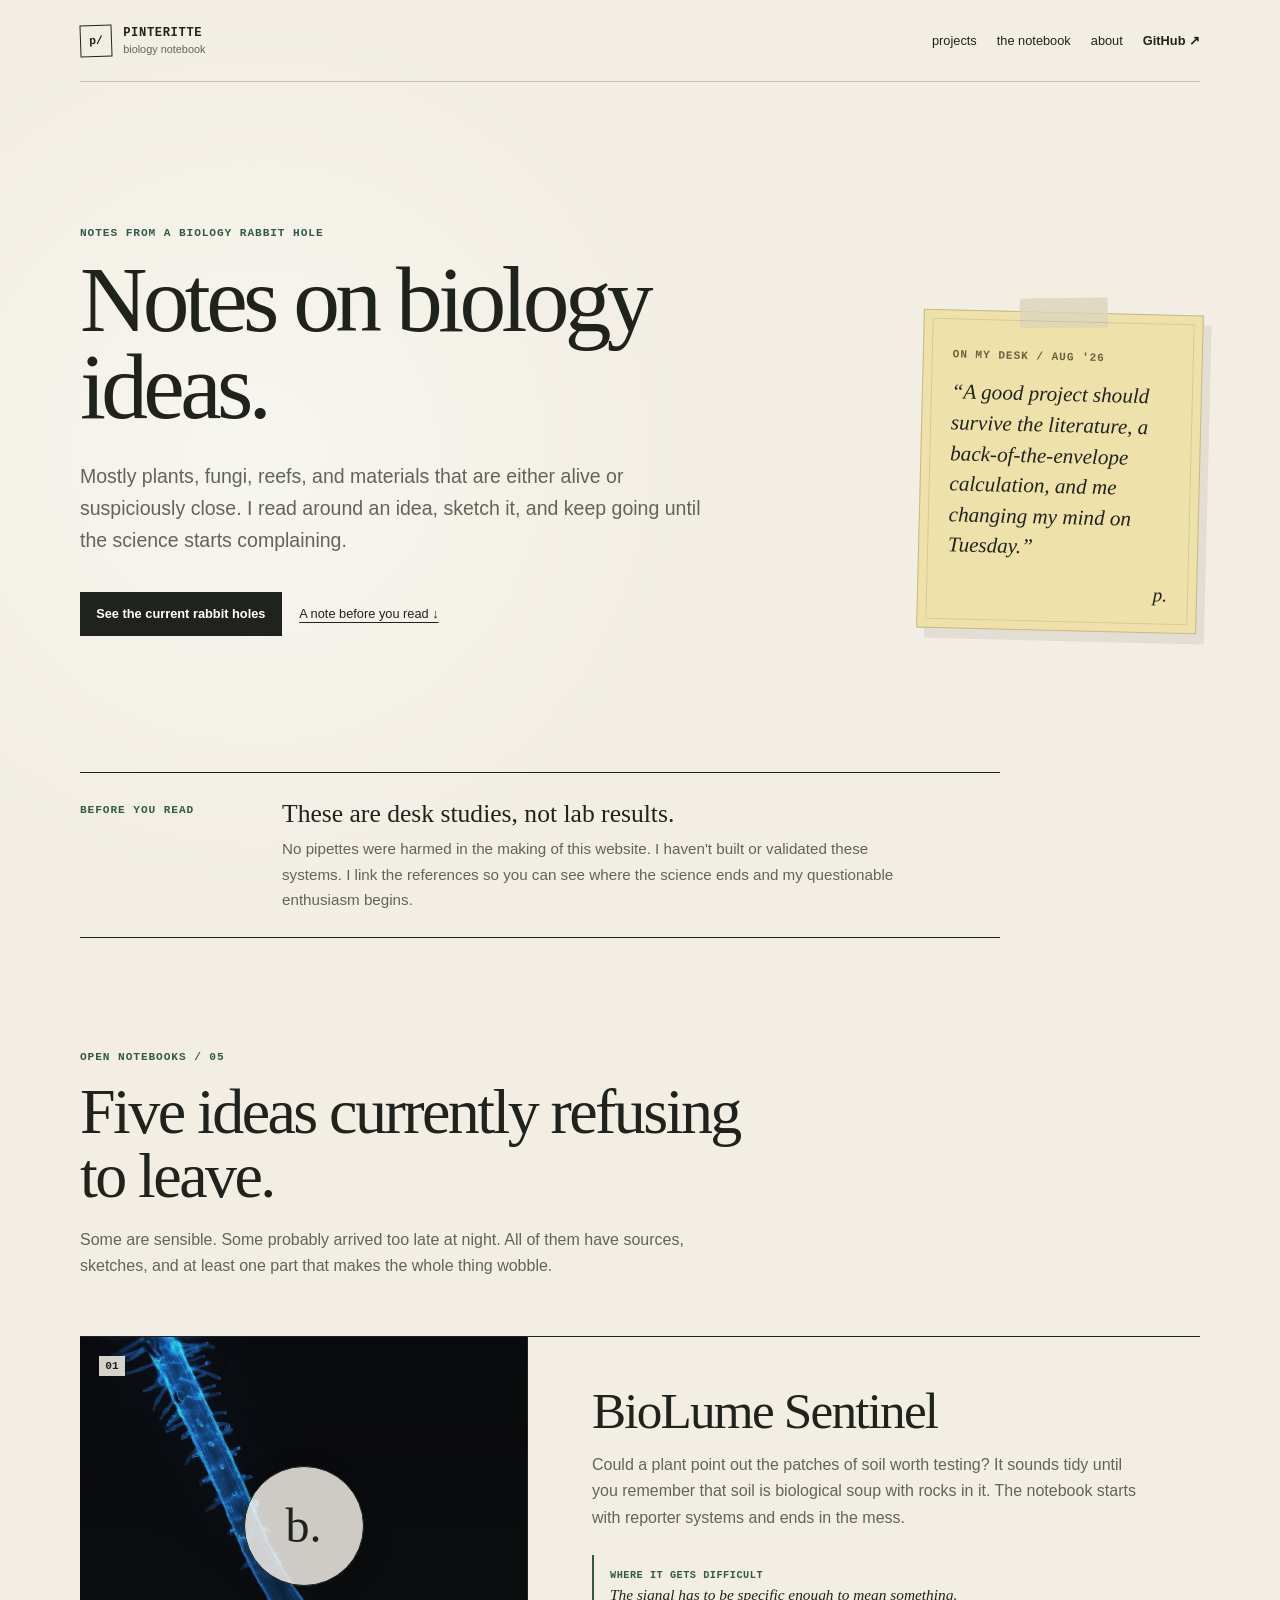
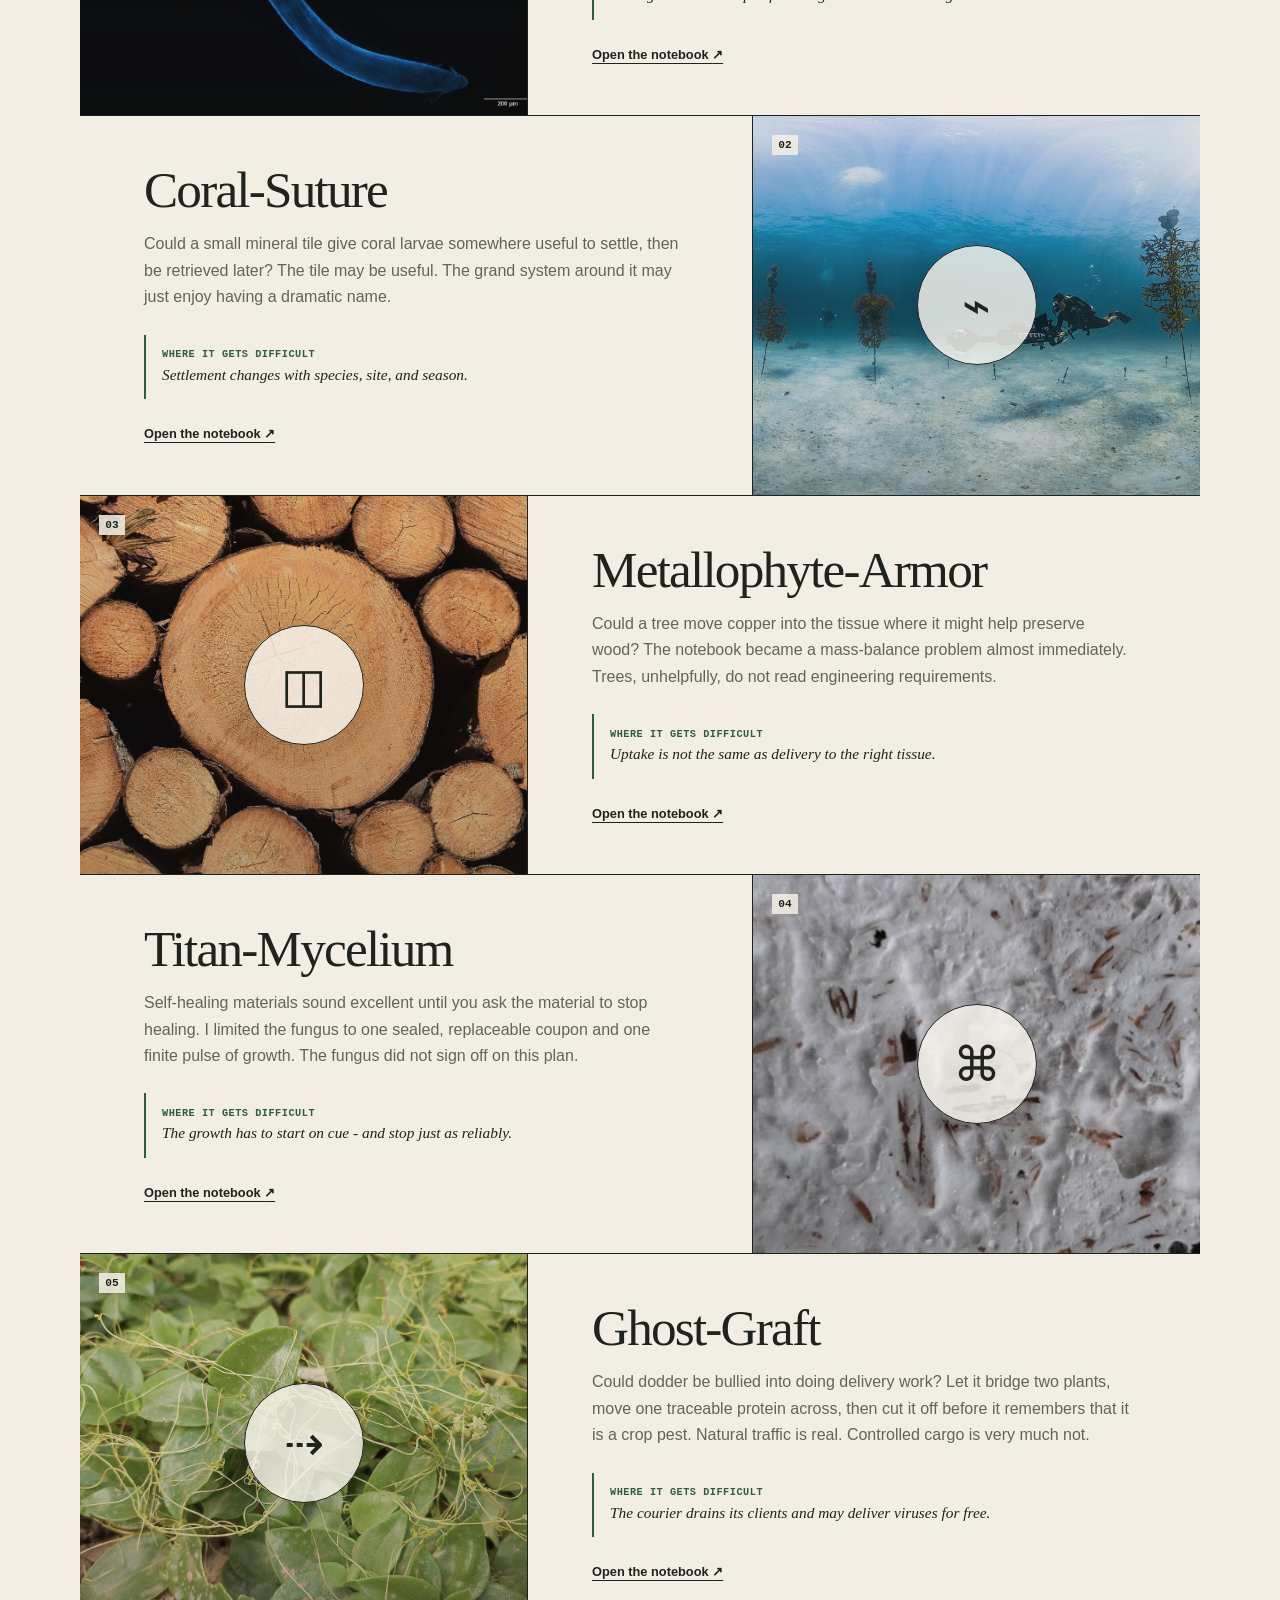
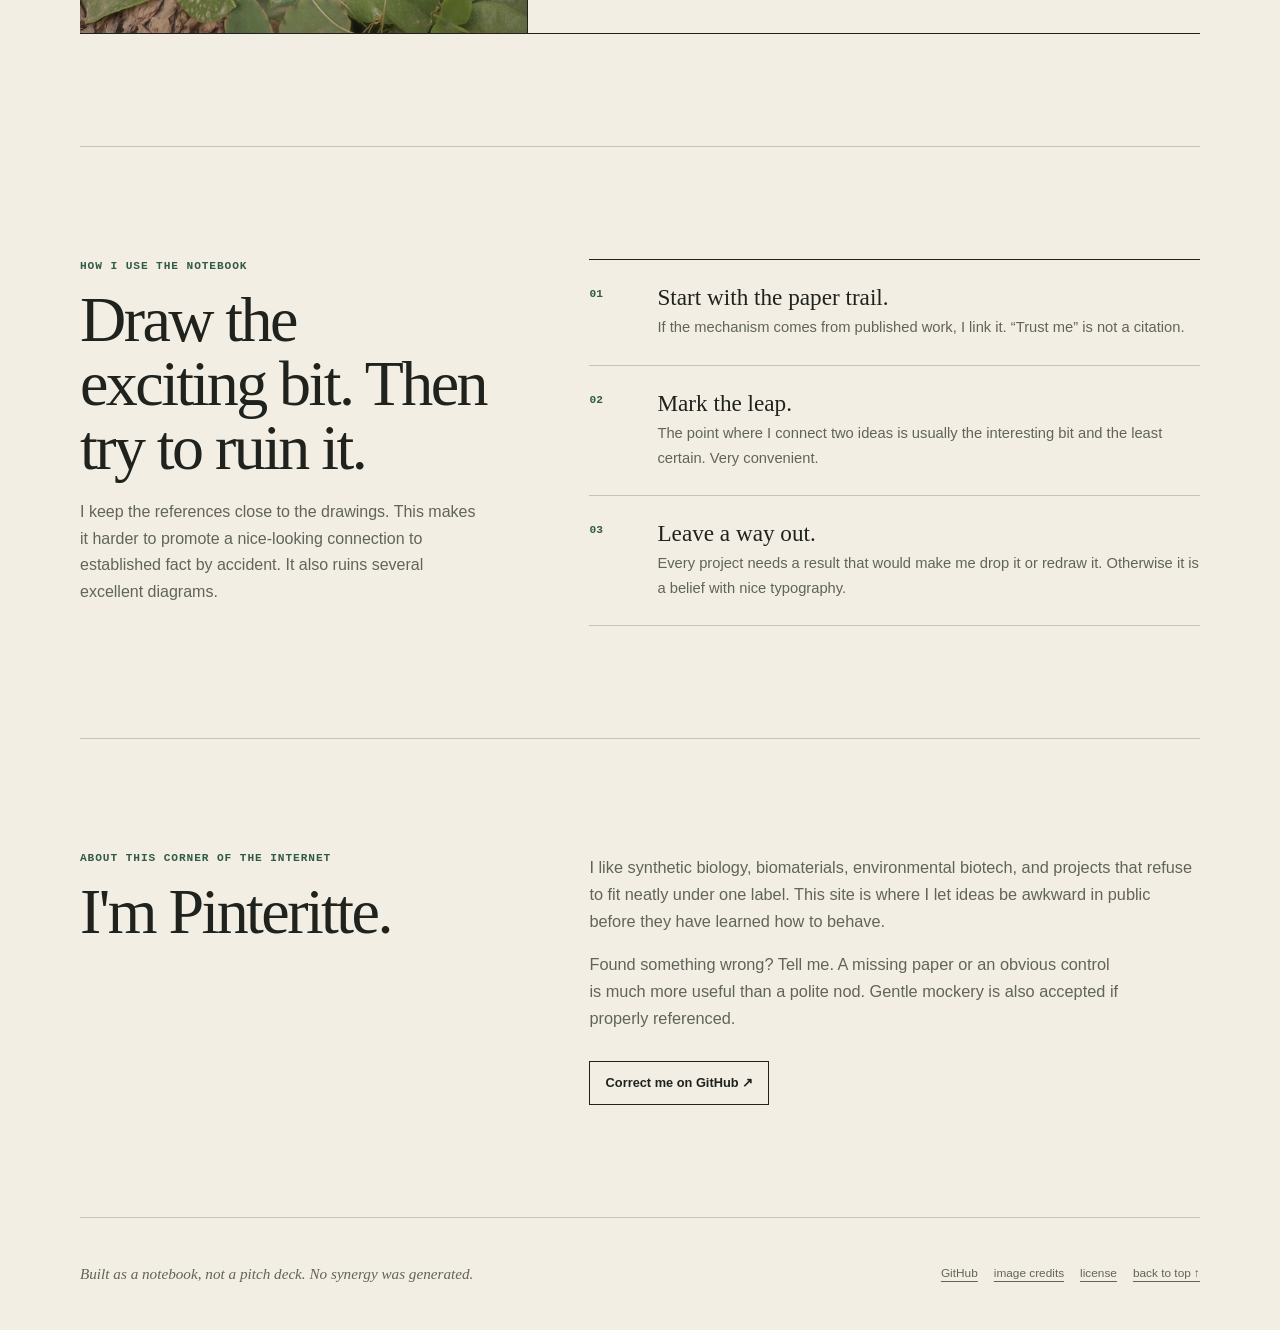
==== commit 85ed56cb: "Simplify the homepage labels and title" ====
--- a/index.html
+++ b/index.html
@@ -11,7 +11,7 @@
   <meta property="og:description" content="Five biology ideas with sources, sketches, and the awkward bits left in.">
   <meta property="og:type" content="website">
   <meta property="og:url" content="https://pinterittejeden-gif.github.io/pinterittejeden-gif/">
-  <link rel="stylesheet" href="portfolio.css?v=6">
+  <link rel="stylesheet" href="portfolio.css?v=7">
 </head>
 <body>
   <a class="skip-link" href="#main">Skip to the notes</a>
@@ -33,7 +33,7 @@
     <section class="hero" id="top" aria-labelledby="hero-title">
       <div class="hero-copy">
         <p class="eyebrow">notes from a biology rabbit hole</p>
-        <h1 id="hero-title">I have biology ideas. Then I try to <em>ruin them with evidence.</em></h1>
+        <h1 id="hero-title">Notes on biology ideas.</h1>
         <p class="hero-lede">Mostly plants, fungi, reefs, and materials that are either alive or suspiciously close. I read around an idea, sketch it, and keep going until the science starts complaining.</p>
         <div class="hero-actions">
           <a class="button button-primary" href="#projects">See the current rabbit holes</a>
@@ -69,11 +69,9 @@
           <div class="project-visual" aria-hidden="true">
             <img class="project-photo project-photo--root" src="images/projects/biolume-root.jpg" width="1280" height="1027" loading="lazy" decoding="async" alt="">
             <span class="visual-index">01</span>
-            <span class="visual-symbol">✦</span>
-            <span class="visual-label">root signal / optical readout</span>
+            <span class="visual-symbol">b.</span>
           </div>
           <div class="project-body">
-            <p class="project-number">plant reporters + soil</p>
             <h3>BioLume Sentinel</h3>
             <p>Could a plant point out the patches of soil worth testing? It sounds tidy until you remember that soil is biological soup with rocks in it. The notebook starts with reporter systems and ends in the mess.</p>
             <p class="project-note"><span>Where it gets difficult</span> The signal has to be specific enough to mean something.</p>
@@ -86,10 +84,8 @@
             <img class="project-photo project-photo--coral" src="images/projects/coral-nursery.jpg" width="1280" height="556" loading="lazy" decoding="async" alt="">
             <span class="visual-index">02</span>
             <span class="visual-symbol">⌁</span>
-            <span class="visual-label">texture / settlement / retrieval</span>
           </div>
           <div class="project-body">
-            <p class="project-number">reef restoration + settlement</p>
             <h3>Coral-Suture</h3>
             <p>Could a small mineral tile give coral larvae somewhere useful to settle, then be retrieved later? The tile may be useful. The grand system around it may just enjoy having a dramatic name.</p>
             <p class="project-note"><span>Where it gets difficult</span> Settlement changes with species, site, and season.</p>
@@ -102,10 +98,8 @@
             <img class="project-photo project-photo--wood" src="images/projects/pine-cross-sections.jpg" width="1280" height="853" loading="lazy" decoding="async" alt="">
             <span class="visual-index">03</span>
             <span class="visual-symbol">◫</span>
-            <span class="visual-label">uptake / transport / capture</span>
           </div>
           <div class="project-body">
-            <p class="project-number">phytoremediation + wood</p>
             <h3>Metallophyte-Armor</h3>
             <p>Could a tree move copper into the tissue where it might help preserve wood? The notebook became a mass-balance problem almost immediately. Trees, unhelpfully, do not read engineering requirements.</p>
             <p class="project-note"><span>Where it gets difficult</span> Uptake is not the same as delivery to the right tissue.</p>
@@ -118,10 +112,8 @@
             <img class="project-photo project-photo--mycelium" src="images/projects/myco-composite.jpg" width="1080" height="1920" loading="lazy" decoding="async" alt="">
             <span class="visual-index">04</span>
             <span class="visual-symbol">⌘</span>
-            <span class="visual-label">damage / local growth / stop</span>
           </div>
           <div class="project-body">
-            <p class="project-number">fungal growth + materials</p>
             <h3>Titan-Mycelium</h3>
             <p>Self-healing materials sound excellent until you ask the material to stop healing. I limited the fungus to one sealed, replaceable coupon and one finite pulse of growth. The fungus did not sign off on this plan.</p>
             <p class="project-note"><span>Where it gets difficult</span> The growth has to start on cue - and stop just as reliably.</p>
@@ -134,10 +126,8 @@
             <img class="project-photo project-photo--dodder" src="images/projects/dodder-host.jpg" width="1280" height="958" loading="lazy" decoding="async" alt="">
             <span class="visual-index">05</span>
             <span class="visual-symbol">⇢</span>
-            <span class="visual-label">donor / parasite bridge / receiver</span>
           </div>
           <div class="project-body">
-            <p class="project-number">plant trafficking + parasitism</p>
             <h3>Ghost-Graft</h3>
             <p>Could dodder be bullied into doing delivery work? Let it bridge two plants, move one traceable protein across, then cut it off before it remembers that it is a crop pest. Natural traffic is real. Controlled cargo is very much not.</p>
             <p class="project-note"><span>Where it gets difficult</span> The courier drains its clients and may deliver viruses for free.</p>
--- a/portfolio.css
+++ b/portfolio.css
@@ -90,7 +90,6 @@
 .hero-copy { max-width: 750px; }
 .eyebrow,
 .section-kicker,
-.project-number,
 .note-date {
   margin: 0 0 .9rem;
   color: var(--accent);
@@ -104,7 +103,6 @@
   font: 400 clamp(3.45rem, 7.3vw, 6.4rem)/.94 var(--serif);
   letter-spacing: -.05em;
 }
-.hero h1 em { color: var(--accent); font-weight: 400; }
 .hero-lede { max-width: 650px; margin: 1.8rem 0 0; color: var(--muted); font-size: clamp(1.05rem, 1.7vw, 1.22rem); }
 .hero-actions { display: flex; flex-wrap: wrap; gap: 1.1rem; align-items: center; margin-top: 2.2rem; }
 
@@ -244,44 +242,9 @@
   box-shadow: 0 .5rem 2rem rgb(13 17 12 / 12%);
   font: 400 3rem var(--serif);
 }
-.visual-label {
-  position: absolute;
-  z-index: 3;
-  right: 1.2rem;
-  bottom: 1.2rem;
-  left: 1.2rem;
-  width: fit-content;
-  padding: .38rem .5rem;
-  background: rgb(242 238 228 / 88%);
-  font: 700 .63rem/1.4 var(--mono);
-  letter-spacing: .04em;
-  text-transform: uppercase;
-}
-.signal, .reef, .ring, .hypha, .graft-host, .graft-vine { position: absolute; border: 1px solid rgb(32 35 29 / 28%); }
-.signal { border-radius: 50%; }
-.signal-one { width: 13rem; height: 13rem; }
-.signal-two { width: 20rem; height: 20rem; }
-.reef { bottom: -2rem; width: 11rem; height: 9rem; border-radius: 55% 45% 0 0; }
-.reef-one { left: 2%; transform: rotate(11deg); }
-.reef-two { right: -2%; transform: rotate(-14deg); }
-.ring { border-radius: 50%; }
-.ring-one { width: 16rem; height: 16rem; border-width: 1.3rem; opacity: .42; }
-.ring-two { width: 23rem; height: 23rem; border-width: .45rem; opacity: .35; }
-.hypha { width: 25rem; height: 5.5rem; border-width: 0 0 1px; border-radius: 50%; }
-.hypha-one { transform: rotate(29deg); }
-.hypha-two { transform: rotate(-34deg); }
-.graft-host { bottom: 4.8rem; width: 5.8rem; height: 11rem; border-width: 0 1px; }
-.graft-host::before,
-.graft-host::after { position: absolute; width: 4.2rem; height: 2.2rem; border: 1px solid rgb(32 35 29 / 28%); border-radius: 70% 30%; content: ""; }
-.graft-host::before { top: 1.7rem; left: -3.2rem; transform: rotate(18deg); }
-.graft-host::after { top: 4.6rem; right: -3.2rem; transform: rotate(-18deg); }
-.graft-host-one { left: 17%; }
-.graft-host-two { right: 17%; }
-.graft-vine { z-index: 1; width: 63%; height: 5rem; border-width: 2px 0 0; border-color: rgb(117 49 67 / 62%); border-radius: 50%; transform: rotate(-4deg); }
-
 .project-body { align-self: center; padding: 3rem clamp(2rem, 5vw, 4.6rem); }
 .project-body h3 { margin: 0; font: 400 clamp(2.2rem, 4vw, 3.4rem)/1 var(--serif); letter-spacing: -.035em; }
-.project-body > p:not(.project-number):not(.project-note) { max-width: 620px; margin: 1rem 0 1.5rem; color: var(--muted); font-size: 1rem; }
+.project-body > p:not(.project-note) { max-width: 620px; margin: 1rem 0 1.5rem; color: var(--muted); font-size: 1rem; }
 .project-note { max-width: 600px; margin: 0; padding: .85rem 0 .85rem 1rem; border-left: 2px solid var(--accent); font: italic .96rem/1.5 var(--serif); }
 .project-note span { display: block; margin-bottom: .15rem; color: var(--accent); font: 700 .64rem var(--mono); letter-spacing: .05em; text-transform: uppercase; }
 .project-link { display: inline-block; margin-top: 1.5rem; font-size: .8rem; font-weight: 700; }
@@ -342,7 +305,7 @@
   .project-visual,
   .project-card:nth-child(even) .project-visual { min-height: 235px; border-right: 0; border-bottom: 1px solid var(--ink); }
   .project-body { padding: 2rem 0 2.5rem; }
-  .project-body > p:not(.project-number):not(.project-note) { padding-right: .35rem; }
+  .project-body > p:not(.project-note) { padding-right: .35rem; }
   footer { min-height: 145px; align-items: flex-start; flex-direction: column; justify-content: center; gap: .8rem; }
 }
 
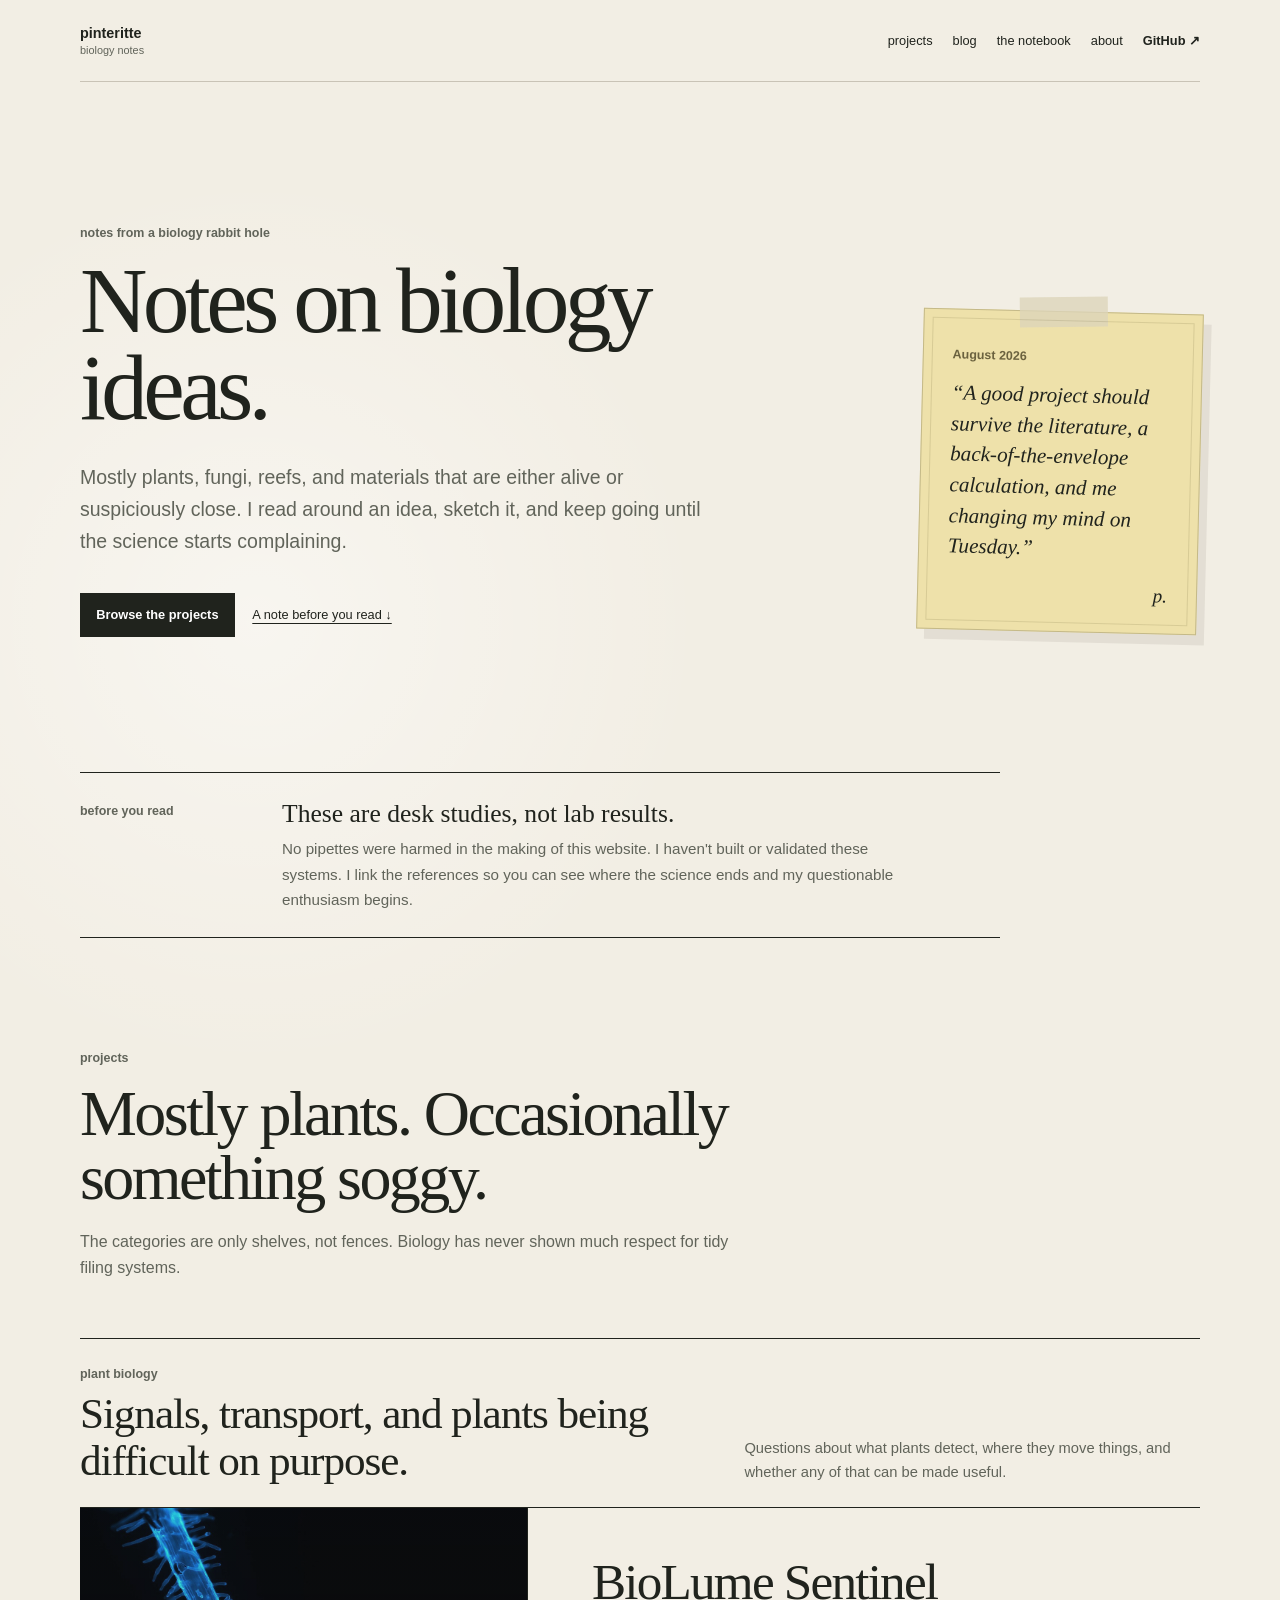
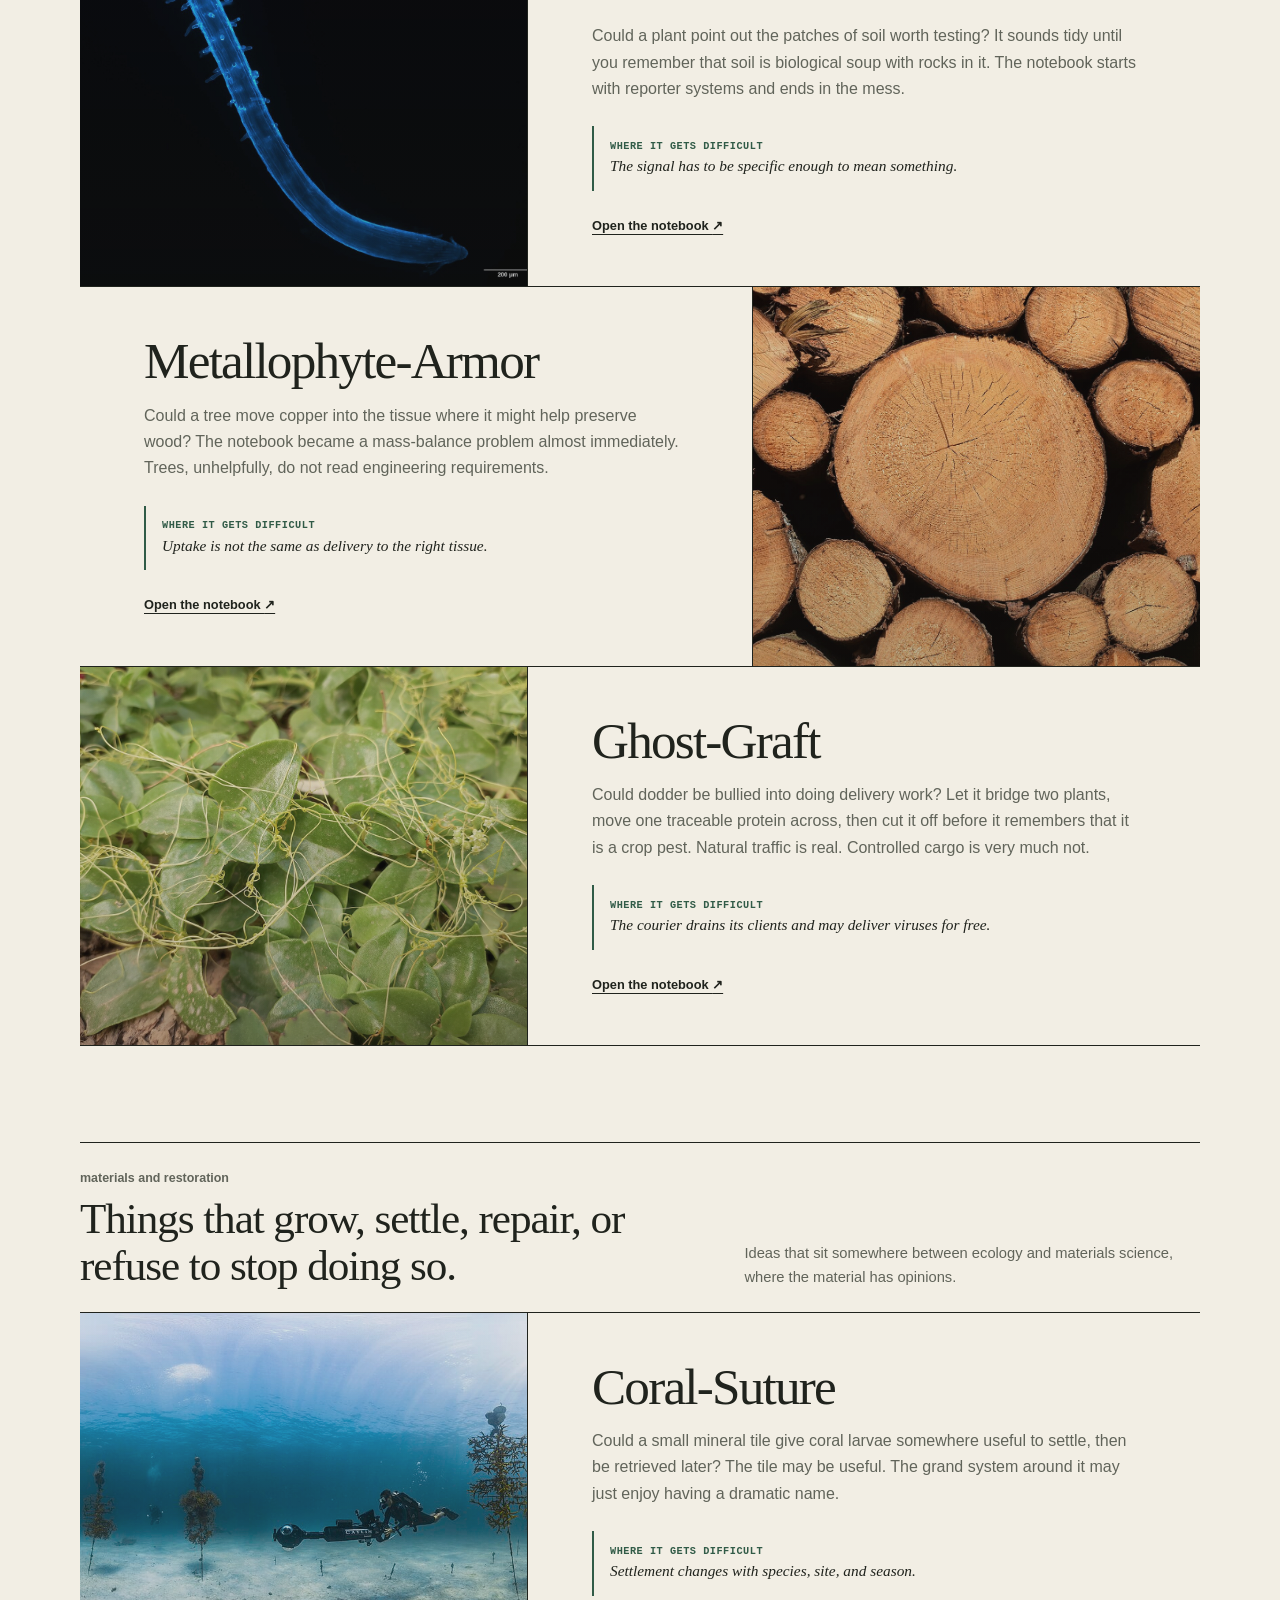
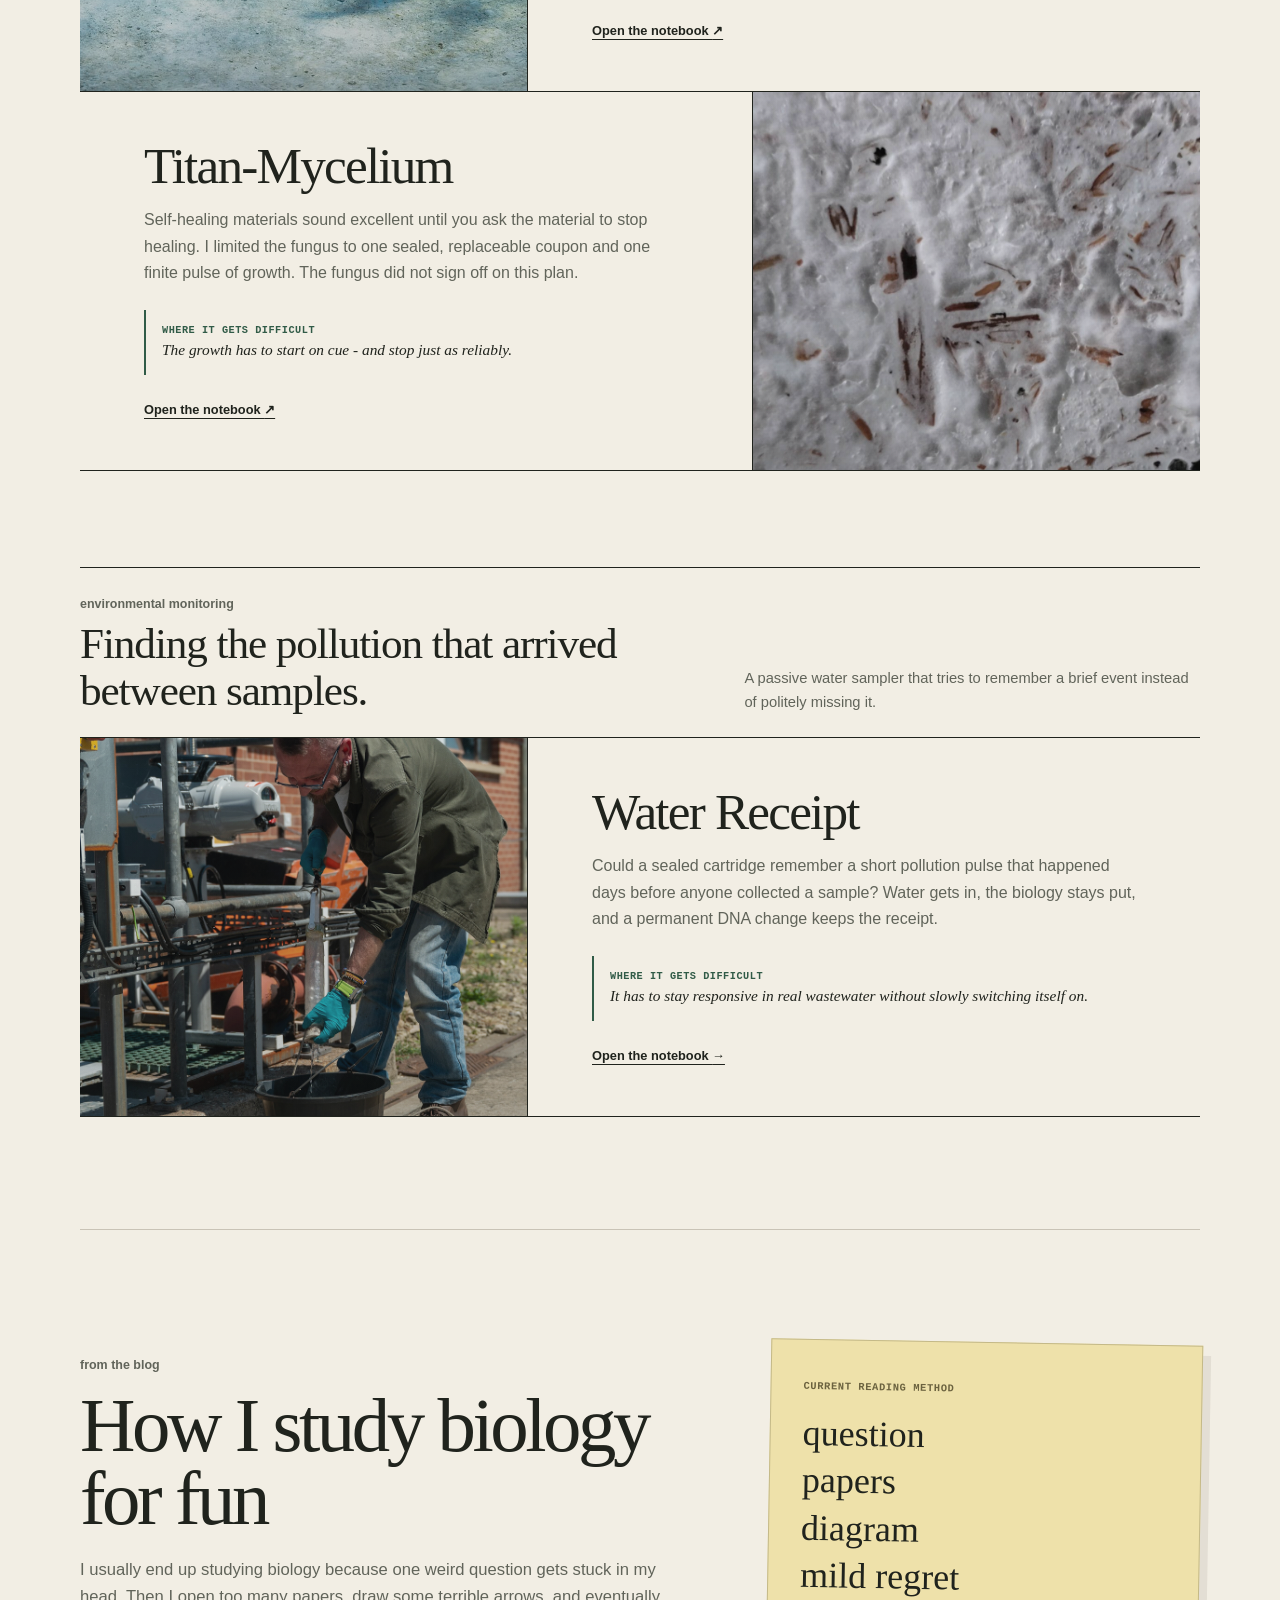
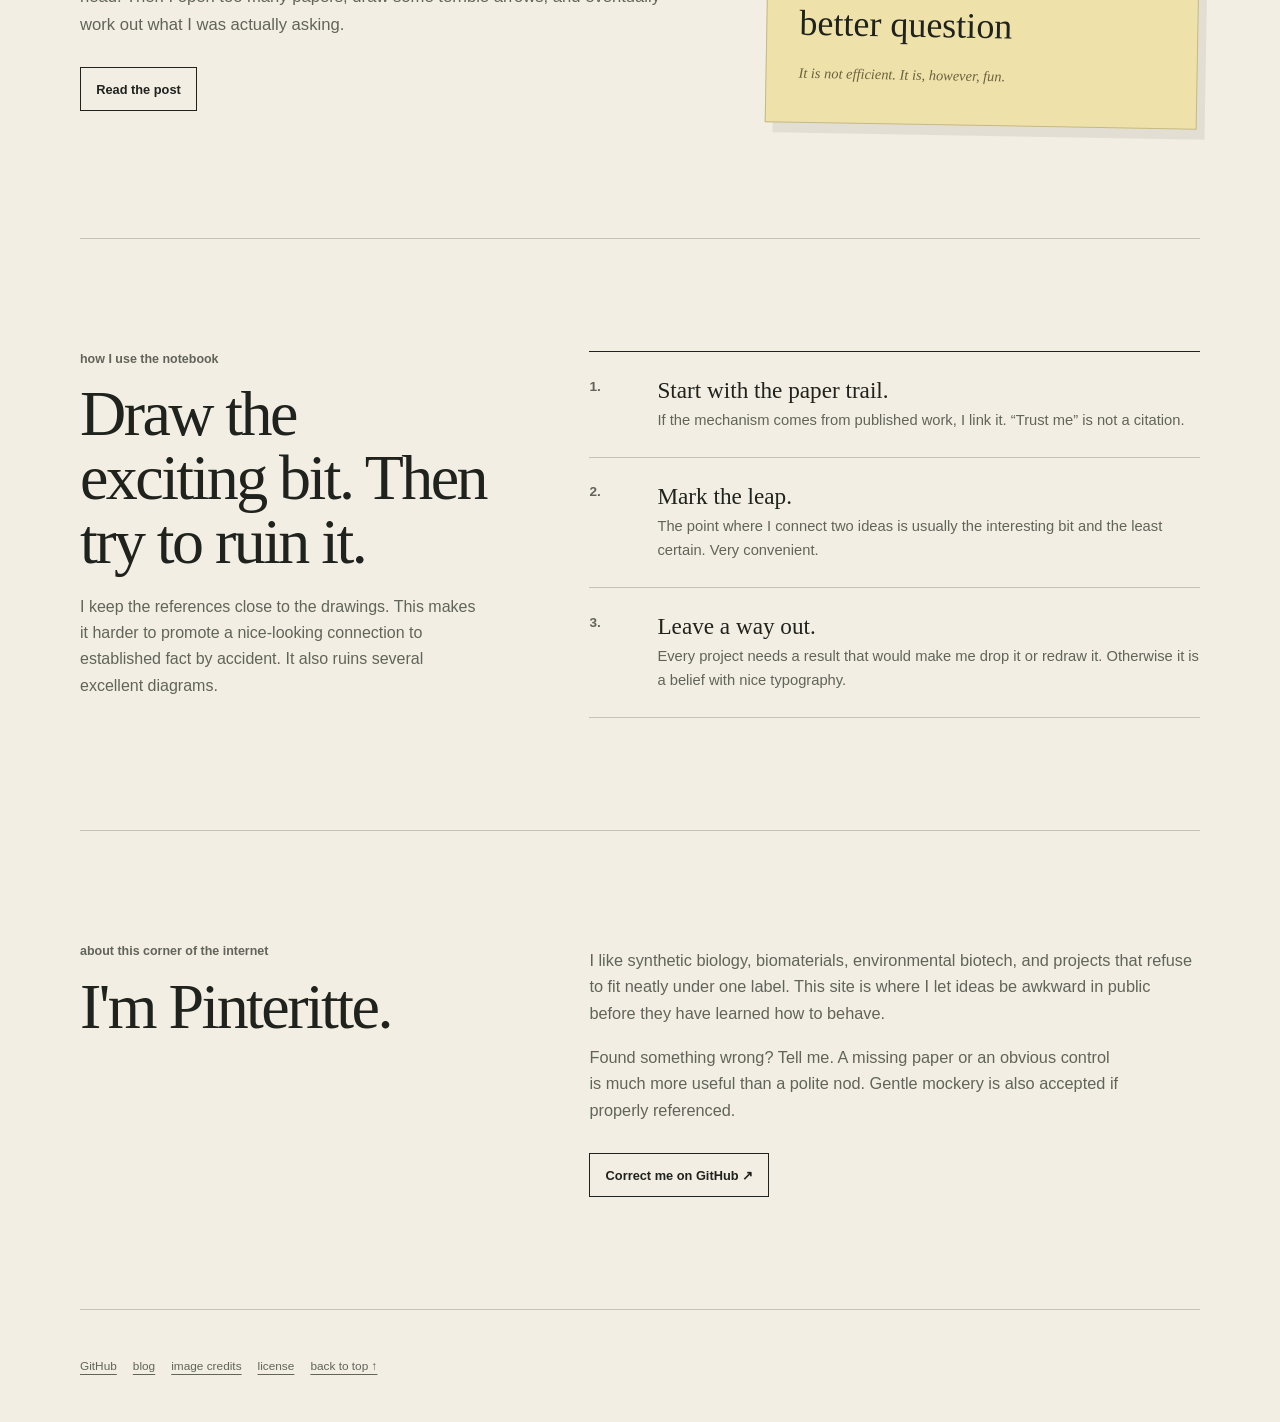
==== commit 6b38218f: "update" ====
--- a/index.html
+++ b/index.html
@@ -8,21 +8,21 @@
   <meta name="theme-color" content="#f2eee4">
   <link rel="canonical" href="https://pinterittejeden-gif.github.io/pinterittejeden-gif/">
   <meta property="og:title" content="Pinteritte - biology notes">
-  <meta property="og:description" content="Five biology ideas with sources, sketches, and the awkward bits left in.">
+  <meta property="og:description" content="Biology projects, reading notes, and the awkward bits left in.">
   <meta property="og:type" content="website">
   <meta property="og:url" content="https://pinterittejeden-gif.github.io/pinterittejeden-gif/">
-  <link rel="stylesheet" href="portfolio.css?v=7">
+  <link rel="stylesheet" href="portfolio.css?v=8">
 </head>
 <body>
   <a class="skip-link" href="#main">Skip to the notes</a>
 
   <header class="site-header">
     <a class="brand" href="#top" aria-label="Pinteritte's biology notebook home">
-      <span class="brand-mark" aria-hidden="true">p/</span>
-      <span class="brand-copy"><strong>pinteritte</strong><small>biology notebook</small></span>
+      <span class="brand-copy"><strong>pinteritte</strong><small>biology notes</small></span>
     </a>
     <nav aria-label="Primary navigation">
       <a href="#projects">projects</a>
+      <a href="blog/">blog</a>
       <a href="#method">the notebook</a>
       <a href="#about">about</a>
       <a class="nav-github" href="https://github.com/pinterittejeden-gif">GitHub ↗</a>
@@ -36,14 +36,14 @@
         <h1 id="hero-title">Notes on biology ideas.</h1>
         <p class="hero-lede">Mostly plants, fungi, reefs, and materials that are either alive or suspiciously close. I read around an idea, sketch it, and keep going until the science starts complaining.</p>
         <div class="hero-actions">
-          <a class="button button-primary" href="#projects">See the current rabbit holes</a>
+          <a class="button button-primary" href="#projects">Browse the projects</a>
           <a class="text-link" href="#status-title">A note before you read ↓</a>
         </div>
       </div>
 
       <aside class="hero-note" aria-label="A note from Pinteritte">
         <span class="tape" aria-hidden="true"></span>
-        <p class="note-date">on my desk / aug '26</p>
+        <p class="note-date">August 2026</p>
         <p>“A good project should survive the literature, a back-of-the-envelope calculation, and me changing my mind on Tuesday.”</p>
         <span class="note-signoff">p.</span>
       </aside>
@@ -59,17 +59,23 @@
 
     <section class="projects section" id="projects" aria-labelledby="projects-title">
       <div class="section-heading">
-        <p class="section-kicker">open notebooks / 05</p>
-        <h2 id="projects-title">Five ideas currently refusing to leave.</h2>
-        <p>Some are sensible. Some probably arrived too late at night. All of them have sources, sketches, and at least one part that makes the whole thing wobble.</p>
+        <p class="section-kicker">projects</p>
+        <h2 id="projects-title">Mostly plants. Occasionally something soggy.</h2>
+        <p>The categories are only shelves, not fences. Biology has never shown much respect for tidy filing systems.</p>
+      </div>
+
+      <div class="category-heading" id="plant-biology">
+        <div>
+          <p class="section-kicker">plant biology</p>
+          <h3>Signals, transport, and plants being difficult on purpose.</h3>
+        </div>
+        <p>Questions about what plants detect, where they move things, and whether any of that can be made useful.</p>
       </div>
 
       <div class="project-list">
         <article class="project-card project-biolume">
           <div class="project-visual" aria-hidden="true">
             <img class="project-photo project-photo--root" src="images/projects/biolume-root.jpg" width="1280" height="1027" loading="lazy" decoding="async" alt="">
-            <span class="visual-index">01</span>
-            <span class="visual-symbol">b.</span>
           </div>
           <div class="project-body">
             <h3>BioLume Sentinel</h3>
@@ -79,11 +85,43 @@
           </div>
         </article>
 
+        <article class="project-card project-metal">
+          <div class="project-visual" aria-hidden="true">
+            <img class="project-photo project-photo--wood" src="images/projects/pine-cross-sections.jpg" width="1280" height="853" loading="lazy" decoding="async" alt="">
+          </div>
+          <div class="project-body">
+            <h3>Metallophyte-Armor</h3>
+            <p>Could a tree move copper into the tissue where it might help preserve wood? The notebook became a mass-balance problem almost immediately. Trees, unhelpfully, do not read engineering requirements.</p>
+            <p class="project-note"><span>Where it gets difficult</span> Uptake is not the same as delivery to the right tissue.</p>
+            <a class="project-link" href="https://pinterittejeden-gif.github.io/metallophyte-armor/">Open the notebook <span aria-hidden="true">↗</span></a>
+          </div>
+        </article>
+
+        <article class="project-card project-ghost">
+          <div class="project-visual" aria-hidden="true">
+            <img class="project-photo project-photo--dodder" src="images/projects/dodder-host.jpg" width="1280" height="958" loading="lazy" decoding="async" alt="">
+          </div>
+          <div class="project-body">
+            <h3>Ghost-Graft</h3>
+            <p>Could dodder be bullied into doing delivery work? Let it bridge two plants, move one traceable protein across, then cut it off before it remembers that it is a crop pest. Natural traffic is real. Controlled cargo is very much not.</p>
+            <p class="project-note"><span>Where it gets difficult</span> The courier drains its clients and may deliver viruses for free.</p>
+            <a class="project-link" href="https://pinterittejeden-gif.github.io/ghost-graft/">Open the notebook <span aria-hidden="true">↗</span></a>
+          </div>
+        </article>
+      </div>
+
+      <div class="category-heading category-heading--second" id="materials-restoration">
+        <div>
+          <p class="section-kicker">materials and restoration</p>
+          <h3>Things that grow, settle, repair, or refuse to stop doing so.</h3>
+        </div>
+        <p>Ideas that sit somewhere between ecology and materials science, where the material has opinions.</p>
+      </div>
+
+      <div class="project-list">
         <article class="project-card project-coral">
           <div class="project-visual" aria-hidden="true">
             <img class="project-photo project-photo--coral" src="images/projects/coral-nursery.jpg" width="1280" height="556" loading="lazy" decoding="async" alt="">
-            <span class="visual-index">02</span>
-            <span class="visual-symbol">⌁</span>
           </div>
           <div class="project-body">
             <h3>Coral-Suture</h3>
@@ -93,25 +131,9 @@
           </div>
         </article>
 
-        <article class="project-card project-metal">
-          <div class="project-visual" aria-hidden="true">
-            <img class="project-photo project-photo--wood" src="images/projects/pine-cross-sections.jpg" width="1280" height="853" loading="lazy" decoding="async" alt="">
-            <span class="visual-index">03</span>
-            <span class="visual-symbol">◫</span>
-          </div>
-          <div class="project-body">
-            <h3>Metallophyte-Armor</h3>
-            <p>Could a tree move copper into the tissue where it might help preserve wood? The notebook became a mass-balance problem almost immediately. Trees, unhelpfully, do not read engineering requirements.</p>
-            <p class="project-note"><span>Where it gets difficult</span> Uptake is not the same as delivery to the right tissue.</p>
-            <a class="project-link" href="https://pinterittejeden-gif.github.io/metallophyte-armor/">Open the notebook <span aria-hidden="true">↗</span></a>
-          </div>
-        </article>
-
         <article class="project-card project-titan">
           <div class="project-visual" aria-hidden="true">
             <img class="project-photo project-photo--mycelium" src="images/projects/myco-composite.jpg" width="1080" height="1920" loading="lazy" decoding="async" alt="">
-            <span class="visual-index">04</span>
-            <span class="visual-symbol">⌘</span>
           </div>
           <div class="project-body">
             <h3>Titan-Mycelium</h3>
@@ -120,21 +142,43 @@
             <a class="project-link" href="https://pinterittejeden-gif.github.io/titan-mycelium/">Open the notebook <span aria-hidden="true">↗</span></a>
           </div>
         </article>
-
-        <article class="project-card project-ghost">
-          <div class="project-visual" aria-hidden="true">
-            <img class="project-photo project-photo--dodder" src="images/projects/dodder-host.jpg" width="1280" height="958" loading="lazy" decoding="async" alt="">
-            <span class="visual-index">05</span>
-            <span class="visual-symbol">⇢</span>
-          </div>
-          <div class="project-body">
-            <h3>Ghost-Graft</h3>
-            <p>Could dodder be bullied into doing delivery work? Let it bridge two plants, move one traceable protein across, then cut it off before it remembers that it is a crop pest. Natural traffic is real. Controlled cargo is very much not.</p>
-            <p class="project-note"><span>Where it gets difficult</span> The courier drains its clients and may deliver viruses for free.</p>
-            <a class="project-link" href="https://pinterittejeden-gif.github.io/ghost-graft/">Open the notebook <span aria-hidden="true">↗</span></a>
-          </div>
-        </article>
-      </div>
+      </div>
+
+      <div class="category-heading category-heading--second" id="environmental-monitoring">
+        <div>
+          <p class="section-kicker">environmental monitoring</p>
+          <h3>Finding the pollution that arrived between samples.</h3>
+        </div>
+        <p>A passive water sampler that tries to remember a brief event instead of politely missing it.</p>
+      </div>
+
+      <div class="project-list">
+        <article class="project-card project-water">
+          <div class="project-visual" aria-hidden="true">
+            <img class="project-photo project-photo--water" src="water-receipt/images/wastewater-sampling.jpg" width="1400" height="2104" loading="lazy" decoding="async" alt="">
+          </div>
+          <div class="project-body">
+            <h3>Water Receipt</h3>
+            <p>Could a sealed cartridge remember a short pollution pulse that happened days before anyone collected a sample? Water gets in, the biology stays put, and a permanent DNA change keeps the receipt.</p>
+            <p class="project-note"><span>Where it gets difficult</span> It has to stay responsive in real wastewater without slowly switching itself on.</p>
+            <a class="project-link" href="water-receipt/">Open the notebook <span aria-hidden="true">→</span></a>
+          </div>
+        </article>
+      </div>
+    </section>
+
+    <section class="blog-preview section" id="blog" aria-labelledby="blog-preview-title">
+      <div class="blog-preview-copy">
+        <p class="section-kicker">from the blog</p>
+        <h2 id="blog-preview-title">How I study biology for fun</h2>
+        <p>I usually end up studying biology because one weird question gets stuck in my head. Then I open too many papers, draw some terrible arrows, and eventually work out what I was actually asking.</p>
+        <a class="button button-secondary" href="blog/">Read the post</a>
+      </div>
+      <a class="blog-preview-note" href="blog/" aria-label="Read how I study biology for fun">
+        <span>current reading method</span>
+        <strong>question<br>papers<br>diagram<br>mild regret<br>better question</strong>
+        <small>It is not efficient. It is, however, fun.</small>
+      </a>
     </section>
 
     <section class="method section" id="method" aria-labelledby="method-title">
@@ -146,15 +190,15 @@
 
       <ol class="method-list">
         <li>
-          <span>01</span>
+          <span>1.</span>
           <div><h3>Start with the paper trail.</h3><p>If the mechanism comes from published work, I link it. “Trust me” is not a citation.</p></div>
         </li>
         <li>
-          <span>02</span>
+          <span>2.</span>
           <div><h3>Mark the leap.</h3><p>The point where I connect two ideas is usually the interesting bit and the least certain. Very convenient.</p></div>
         </li>
         <li>
-          <span>03</span>
+          <span>3.</span>
           <div><h3>Leave a way out.</h3><p>Every project needs a result that would make me drop it or redraw it. Otherwise it is a belief with nice typography.</p></div>
         </li>
       </ol>
@@ -174,9 +218,9 @@
   </main>
 
   <footer>
-    <p>Built as a notebook, not a pitch deck. No synergy was generated.</p>
     <div>
       <a href="https://github.com/pinterittejeden-gif">GitHub</a>
+      <a href="blog/">blog</a>
       <a href="IMAGE_CREDITS.md">image credits</a>
       <a href="LICENSE.md">license</a>
       <a href="#top">back to top ↑</a>
--- a/portfolio.css
+++ b/portfolio.css
@@ -62,17 +62,8 @@
   gap: .7rem;
   text-decoration: none;
 }
-.brand-mark {
-  display: grid;
-  width: 2rem;
-  height: 2rem;
-  place-items: center;
-  border: 1px solid var(--ink);
-  font: 700 .72rem/1 var(--mono);
-  transform: rotate(-2deg);
-}
 .brand-copy { display: grid; line-height: 1.1; }
-.brand-copy strong { font: 700 .76rem var(--mono); letter-spacing: .05em; text-transform: uppercase; }
+.brand-copy strong { font: 700 .9rem var(--sans); }
 .brand-copy small { margin-top: .25rem; color: var(--muted); font-size: .68rem; }
 .site-header nav { display: flex; align-items: center; gap: 1.25rem; font-size: .8rem; }
 .site-header nav a { text-decoration: none; }
@@ -92,10 +83,8 @@
 .section-kicker,
 .note-date {
   margin: 0 0 .9rem;
-  color: var(--accent);
-  font: 700 .7rem/1.35 var(--mono);
-  letter-spacing: .08em;
-  text-transform: uppercase;
+  color: var(--muted);
+  font: 700 .78rem/1.35 var(--sans);
 }
 .hero h1 {
   max-width: 800px;
@@ -178,6 +167,19 @@
 .method-intro > p:last-child { max-width: 670px; margin: 1.2rem 0 0; color: var(--muted); }
 
 .project-list { border-top: 1px solid var(--ink); }
+.category-heading {
+  display: grid;
+  grid-template-columns: minmax(0, 1.15fr) minmax(260px, .85fr);
+  gap: 3rem;
+  align-items: end;
+  margin: 0 0 1.4rem;
+  padding: 1.7rem 0 0;
+  border-top: 1px solid var(--ink);
+}
+.category-heading--second { margin-top: 6rem; }
+.category-heading .section-kicker { margin-bottom: .55rem; }
+.category-heading h3 { max-width: 680px; margin: 0; font: 400 clamp(1.7rem, 3.4vw, 2.7rem)/1.08 var(--serif); letter-spacing: -.025em; }
+.category-heading > p { max-width: 470px; margin: 0; color: var(--muted); font-size: .92rem; }
 .project-card {
   display: grid;
   grid-template-columns: minmax(280px, .8fr) minmax(0, 1.2fr);
@@ -215,33 +217,13 @@
 .project-photo--wood { object-position: center; }
 .project-photo--mycelium { object-position: 47% 38%; }
 .project-photo--dodder { object-position: center; }
+.project-photo--water { object-position: 53% 56%; }
 .project-biolume { --project-bg: #c8d2b8; }
 .project-coral { --project-bg: #d5b9a3; }
 .project-metal { --project-bg: #bfa07b; }
 .project-titan { --project-bg: #b9b1c7; }
 .project-ghost { --project-bg: #d6bcc5; }
-.visual-index {
-  position: absolute;
-  z-index: 3;
-  top: 1.2rem;
-  left: 1.2rem;
-  padding: .25rem .38rem;
-  background: rgb(242 238 228 / 88%);
-  font: 700 .7rem var(--mono);
-}
-.visual-symbol {
-  position: relative;
-  z-index: 2;
-  display: grid;
-  width: 7.5rem;
-  height: 7.5rem;
-  place-items: center;
-  border: 1px solid var(--ink);
-  border-radius: 50%;
-  background: rgb(249 246 238 / 82%);
-  box-shadow: 0 .5rem 2rem rgb(13 17 12 / 12%);
-  font: 400 3rem var(--serif);
-}
+.project-water { --project-bg: #aebfbd; }
 .project-body { align-self: center; padding: 3rem clamp(2rem, 5vw, 4.6rem); }
 .project-body h3 { margin: 0; font: 400 clamp(2.2rem, 4vw, 3.4rem)/1 var(--serif); letter-spacing: -.035em; }
 .project-body > p:not(.project-note) { max-width: 620px; margin: 1rem 0 1.5rem; color: var(--muted); font-size: 1rem; }
@@ -258,7 +240,7 @@
 .method-intro { position: sticky; top: 2rem; }
 .method-list { margin: 0; padding: 0; border-top: 1px solid var(--ink); list-style: none; }
 .method-list li { display: grid; grid-template-columns: 52px 1fr; gap: 1rem; padding: 1.55rem 0; border-bottom: 1px solid var(--line); }
-.method-list li > span { padding-top: .2rem; color: var(--accent); font: 700 .7rem var(--mono); }
+.method-list li > span { padding-top: .1rem; color: var(--muted); font: 700 .85rem var(--sans); }
 .method-list h3 { margin: 0 0 .25rem; font: 400 1.45rem var(--serif); }
 .method-list p { margin: 0; color: var(--muted); font-size: .92rem; }
 
@@ -266,6 +248,30 @@
 .about-copy { max-width: 620px; padding-top: .2rem; }
 .about-copy p { margin-top: 0; color: var(--muted); font-size: 1.02rem; }
 .about-copy .button { margin-top: .8rem; }
+
+.blog-preview {
+  display: grid;
+  grid-template-columns: minmax(0, 1.15fr) minmax(280px, .85fr);
+  gap: clamp(3rem, 8vw, 7rem);
+  align-items: center;
+}
+.blog-preview-copy h2 { max-width: 680px; margin: 0; font: 400 clamp(2.8rem, 6vw, 5.3rem)/.96 var(--serif); letter-spacing: -.045em; }
+.blog-preview-copy > p:not(.section-kicker) { max-width: 640px; margin: 1.25rem 0 1.8rem; color: var(--muted); font-size: 1.04rem; }
+.blog-preview-note {
+  display: grid;
+  gap: 1.1rem;
+  padding: 2.5rem 2rem;
+  border: 1px solid #c4b988;
+  color: var(--ink);
+  background: #eee1aa;
+  box-shadow: 8px 10px 0 rgb(50 45 30 / 8%);
+  text-decoration: none;
+  transform: rotate(1deg);
+}
+.blog-preview-note:hover { color: var(--ink); transform: rotate(.2deg); }
+.blog-preview-note span { color: #6b623f; font: 700 .65rem var(--mono); letter-spacing: .06em; text-transform: uppercase; }
+.blog-preview-note strong { font: 400 clamp(1.6rem, 3vw, 2.25rem)/1.32 var(--serif); }
+.blog-preview-note small { color: #6b623f; font: italic .9rem var(--serif); }
 
 footer {
   min-height: 112px;
@@ -287,7 +293,7 @@
   .project-card:nth-child(even) { grid-template-columns: minmax(190px, .65fr) minmax(0, 1.35fr); }
   .project-card:nth-child(even) .project-visual { order: 0; border-right: 1px solid var(--ink); border-left: 0; }
   .project-body { padding: 2.3rem; }
-  .method, .about { grid-template-columns: 1fr; gap: 2.5rem; }
+  .method, .about, .blog-preview { grid-template-columns: 1fr; gap: 2.5rem; }
   .method-intro { position: static; }
 }
 
@@ -298,6 +304,7 @@
   .hero { padding: 4.5rem 0; }
   .hero h1 { font-size: clamp(3.05rem, 15vw, 4.5rem); }
   .notice { grid-template-columns: 1fr; gap: .45rem; }
+  .category-heading { grid-template-columns: 1fr; gap: .8rem; }
   .notice .section-kicker { margin-bottom: .25rem; }
   .section { padding: 5rem 0; }
   .project-card,
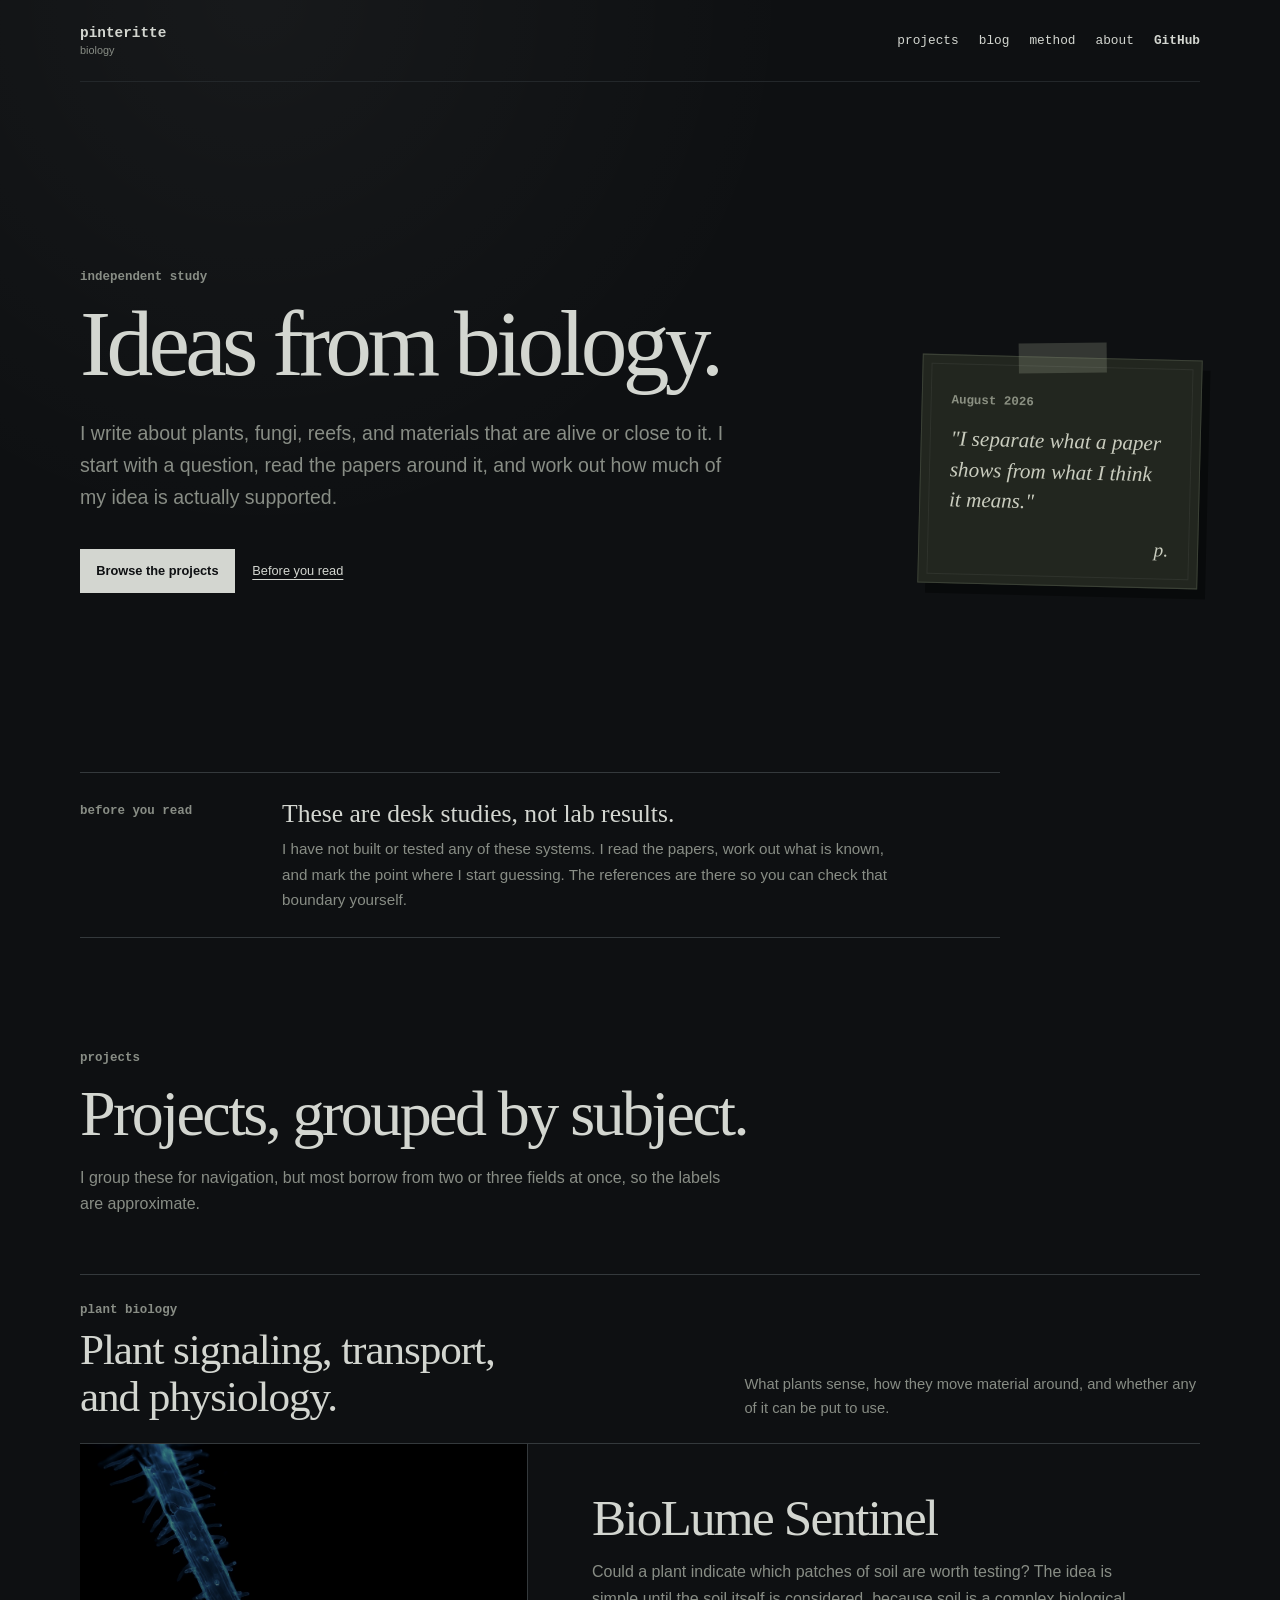
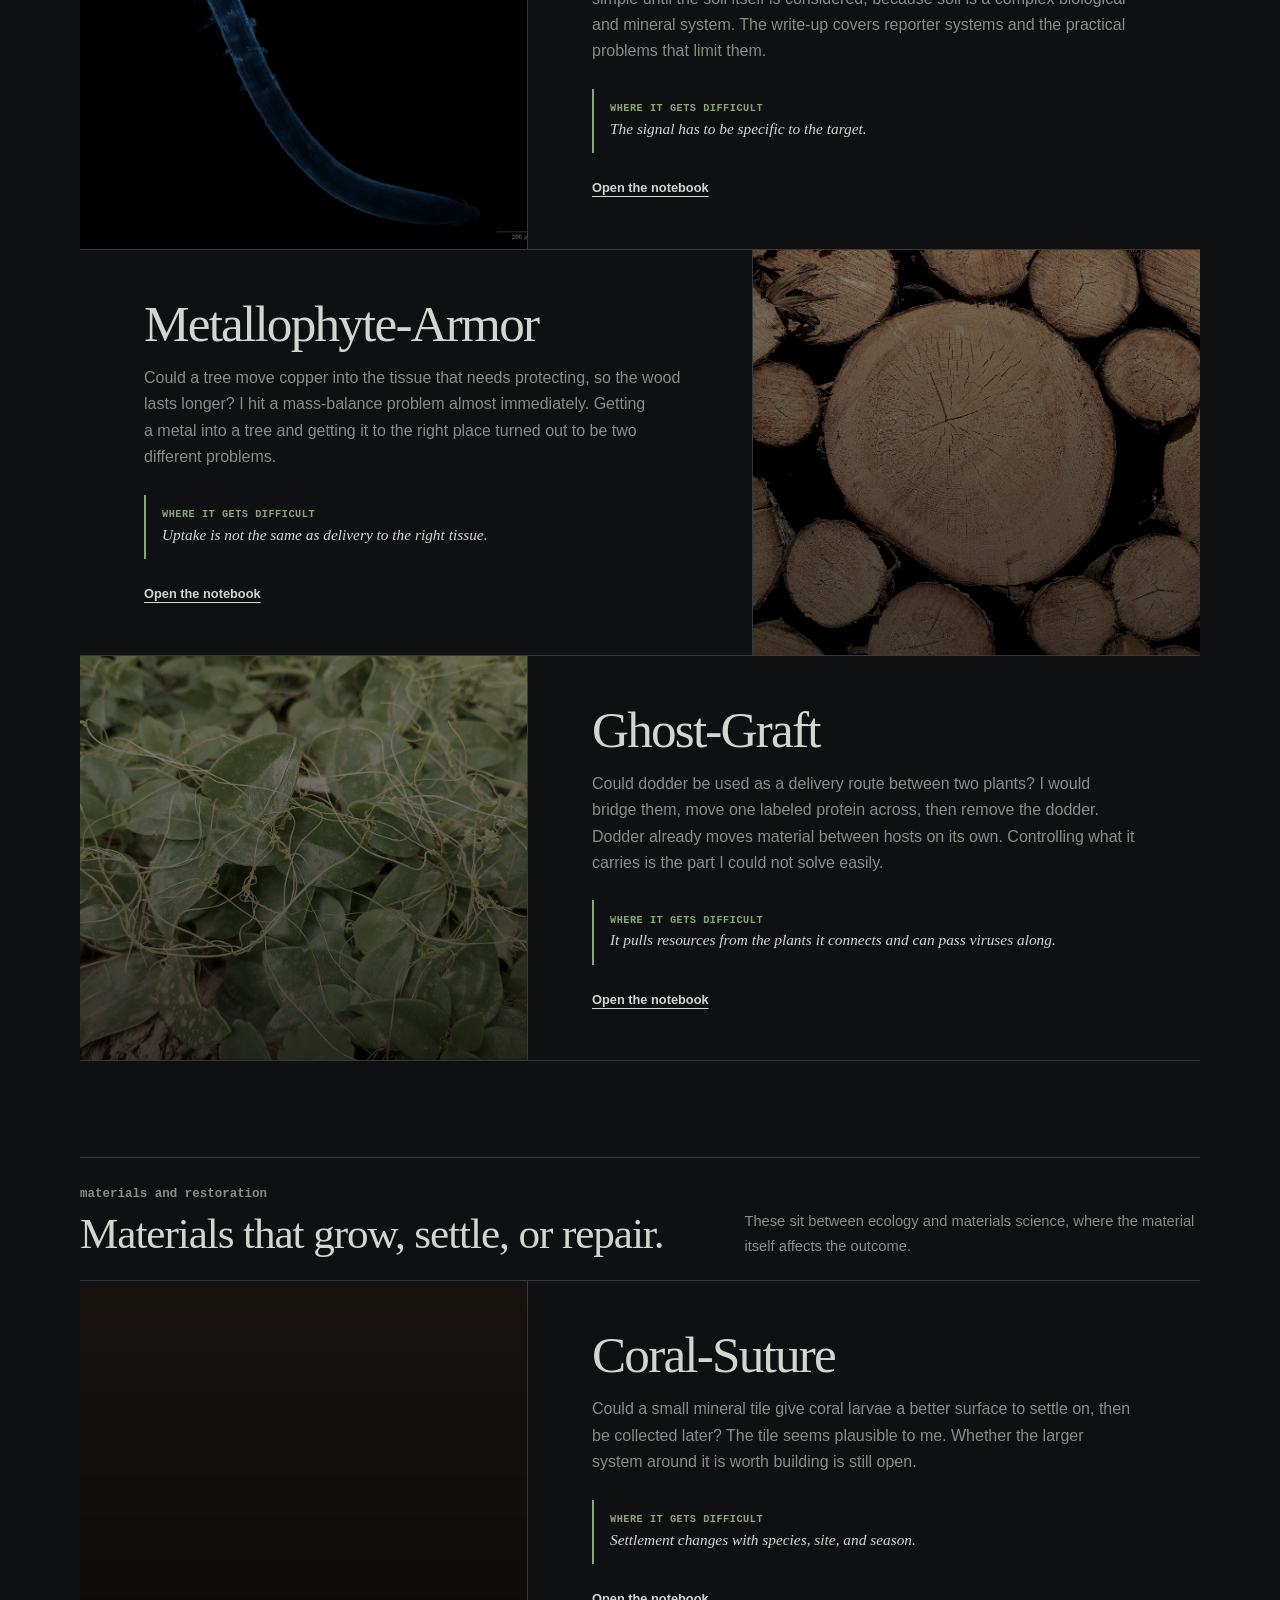
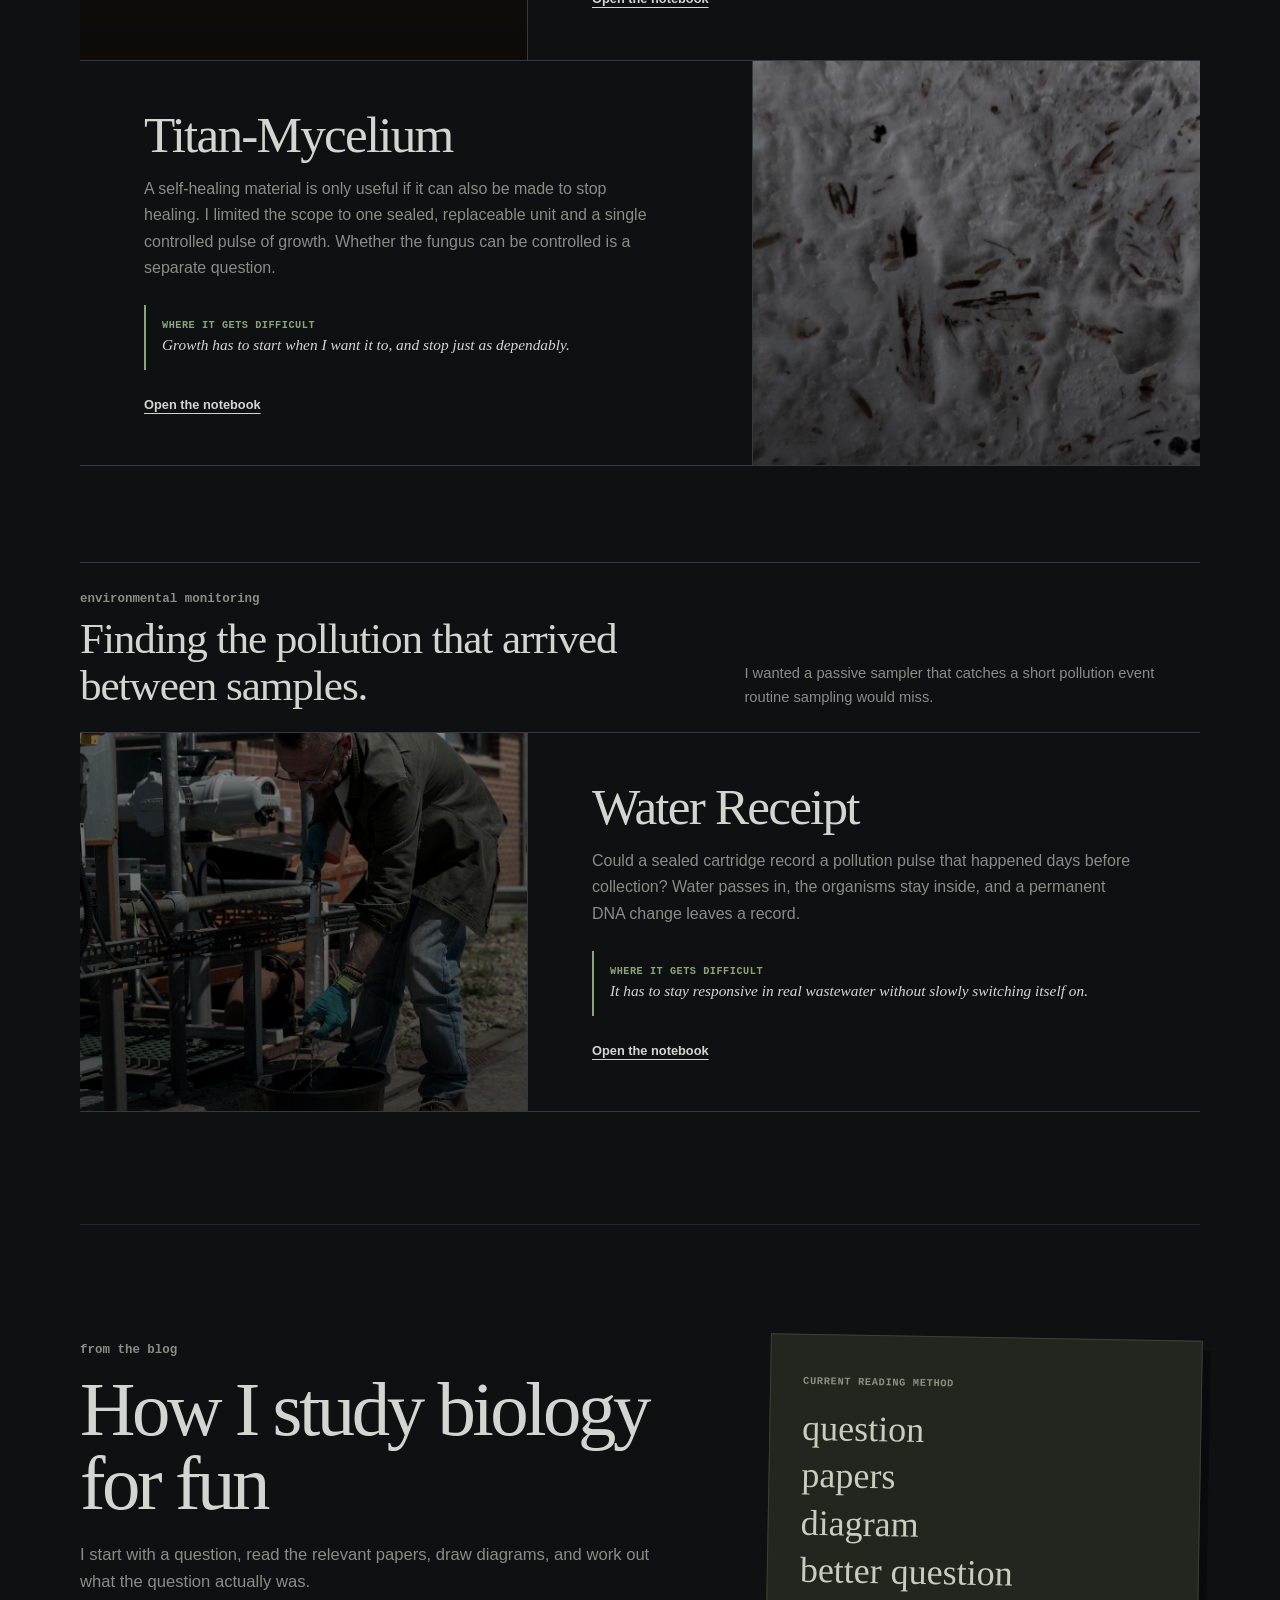
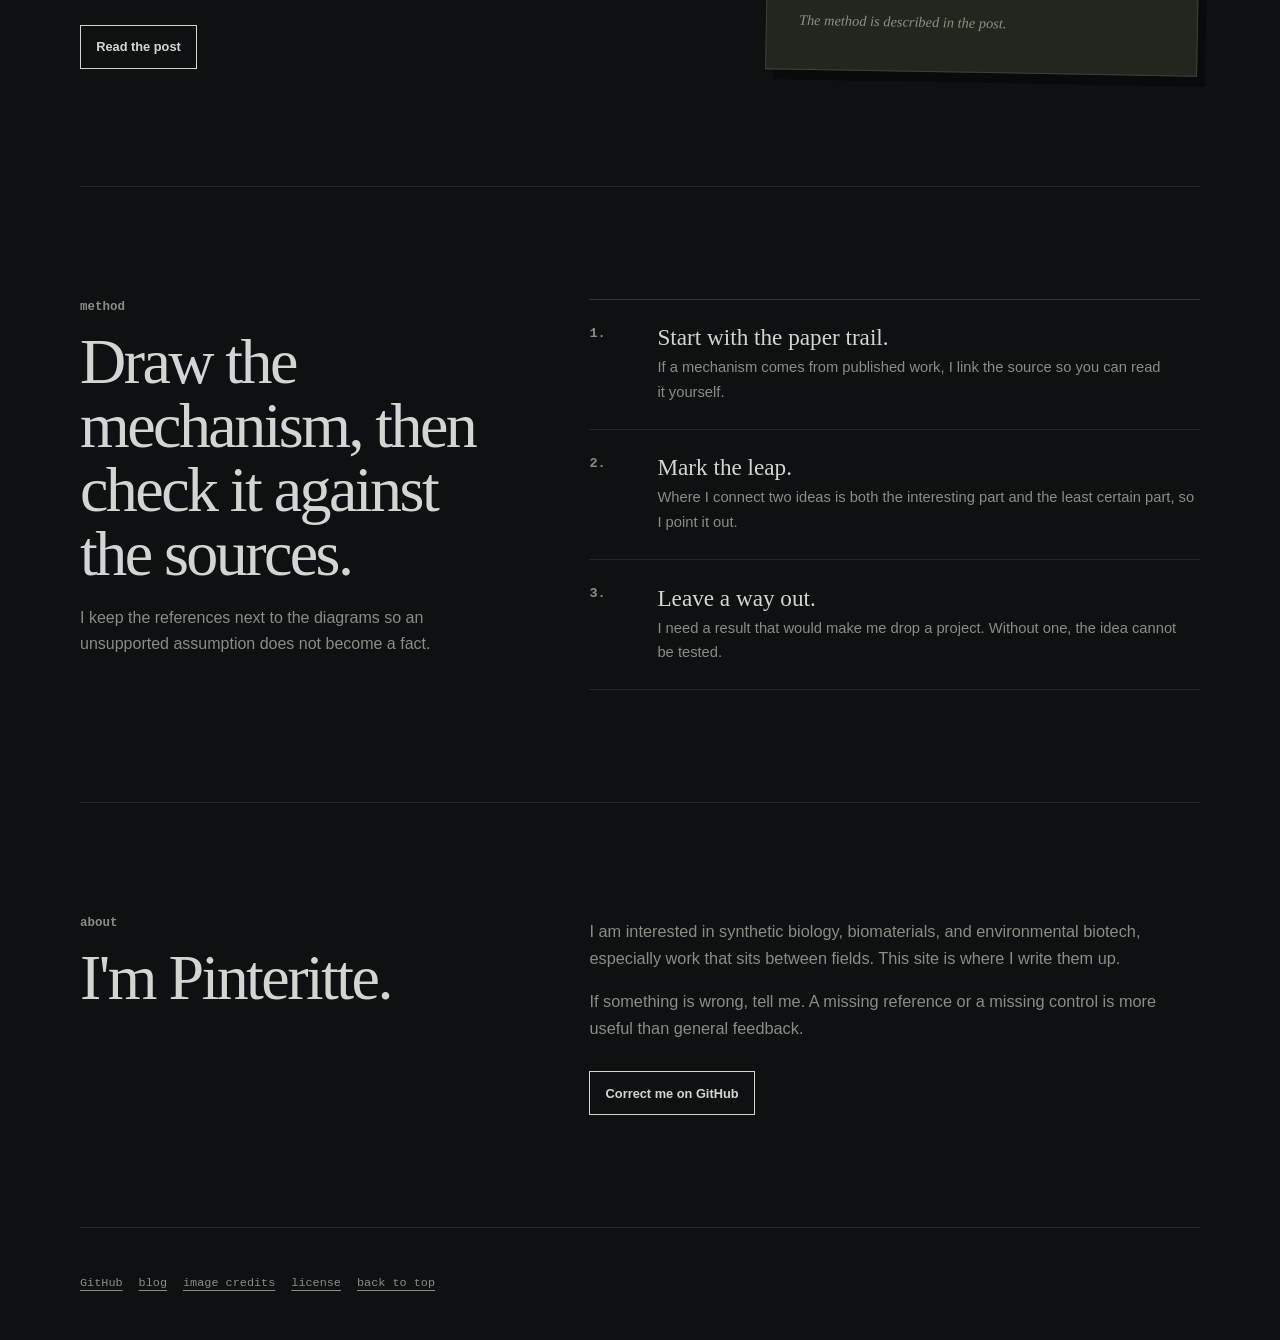
==== commit 33219ddc: "edit" ====
--- a/index.html
+++ b/index.html
@@ -3,48 +3,48 @@
 <head>
   <meta charset="utf-8">
   <meta name="viewport" content="width=device-width, initial-scale=1">
-  <title>Pinteritte - biology notes</title>
-  <meta name="description" content="Working notes on plants, fungi, reefs, and ideas being tested against the literature before they get too confident.">
-  <meta name="theme-color" content="#f2eee4">
+  <title>Pinteritte - biology projects</title>
+  <meta name="description" content="Projects on plants, fungi, reefs, and materials, tested against the literature.">
+  <meta name="theme-color" content="#0e1012">
   <link rel="canonical" href="https://pinterittejeden-gif.github.io/pinterittejeden-gif/">
-  <meta property="og:title" content="Pinteritte - biology notes">
-  <meta property="og:description" content="Biology projects, reading notes, and the awkward bits left in.">
+  <meta property="og:title" content="Pinteritte - biology projects">
+  <meta property="og:description" content="Biology projects and the parts that did not work.">
   <meta property="og:type" content="website">
   <meta property="og:url" content="https://pinterittejeden-gif.github.io/pinterittejeden-gif/">
-  <link rel="stylesheet" href="portfolio.css?v=8">
+  <link rel="stylesheet" href="portfolio.css?v=9">
 </head>
 <body>
-  <a class="skip-link" href="#main">Skip to the notes</a>
+  <a class="skip-link" href="#main">Skip to content</a>
 
   <header class="site-header">
-    <a class="brand" href="#top" aria-label="Pinteritte's biology notebook home">
-      <span class="brand-copy"><strong>pinteritte</strong><small>biology notes</small></span>
+    <a class="brand" href="#top" aria-label="Pinteritte home">
+      <span class="brand-copy"><strong>pinteritte</strong><small>biology</small></span>
     </a>
     <nav aria-label="Primary navigation">
       <a href="#projects">projects</a>
       <a href="blog/">blog</a>
-      <a href="#method">the notebook</a>
+      <a href="#method">method</a>
       <a href="#about">about</a>
-      <a class="nav-github" href="https://github.com/pinterittejeden-gif">GitHub ↗</a>
+      <a class="nav-github" href="https://github.com/pinterittejeden-gif">GitHub</a>
     </nav>
   </header>
 
   <main id="main">
     <section class="hero" id="top" aria-labelledby="hero-title">
       <div class="hero-copy">
-        <p class="eyebrow">notes from a biology rabbit hole</p>
-        <h1 id="hero-title">Notes on biology ideas.</h1>
-        <p class="hero-lede">Mostly plants, fungi, reefs, and materials that are either alive or suspiciously close. I read around an idea, sketch it, and keep going until the science starts complaining.</p>
+        <p class="eyebrow">independent study</p>
+        <h1 id="hero-title">Ideas from biology.</h1>
+        <p class="hero-lede">I write about plants, fungi, reefs, and materials that are alive or close to it. I start with a question, read the papers around it, and work out how much of my idea is actually supported.</p>
         <div class="hero-actions">
           <a class="button button-primary" href="#projects">Browse the projects</a>
-          <a class="text-link" href="#status-title">A note before you read ↓</a>
-        </div>
-      </div>
-
-      <aside class="hero-note" aria-label="A note from Pinteritte">
+          <a class="text-link" href="#status-title">Before you read</a>
+        </div>
+      </div>
+
+      <aside class="hero-note" aria-label="A quote from Pinteritte">
         <span class="tape" aria-hidden="true"></span>
         <p class="note-date">August 2026</p>
-        <p>“A good project should survive the literature, a back-of-the-envelope calculation, and me changing my mind on Tuesday.”</p>
+        <p>"I separate what a paper shows from what I think it means."</p>
         <span class="note-signoff">p.</span>
       </aside>
     </section>
@@ -53,23 +53,23 @@
       <p class="section-kicker">before you read</p>
       <div>
         <h2 id="status-title">These are desk studies, not lab results.</h2>
-        <p>No pipettes were harmed in the making of this website. I haven't built or validated these systems. I link the references so you can see where the science ends and my questionable enthusiasm begins.</p>
+        <p>I have not built or tested any of these systems. I read the papers, work out what is known, and mark the point where I start guessing. The references are there so you can check that boundary yourself.</p>
       </div>
     </section>
 
     <section class="projects section" id="projects" aria-labelledby="projects-title">
       <div class="section-heading">
         <p class="section-kicker">projects</p>
-        <h2 id="projects-title">Mostly plants. Occasionally something soggy.</h2>
-        <p>The categories are only shelves, not fences. Biology has never shown much respect for tidy filing systems.</p>
+        <h2 id="projects-title">Projects, grouped by subject.</h2>
+        <p>I group these for navigation, but most borrow from two or three fields at once, so the labels are approximate.</p>
       </div>
 
       <div class="category-heading" id="plant-biology">
         <div>
           <p class="section-kicker">plant biology</p>
-          <h3>Signals, transport, and plants being difficult on purpose.</h3>
-        </div>
-        <p>Questions about what plants detect, where they move things, and whether any of that can be made useful.</p>
+          <h3>Plant signaling, transport, and physiology.</h3>
+        </div>
+        <p>What plants sense, how they move material around, and whether any of it can be put to use.</p>
       </div>
 
       <div class="project-list">
@@ -79,9 +79,9 @@
           </div>
           <div class="project-body">
             <h3>BioLume Sentinel</h3>
-            <p>Could a plant point out the patches of soil worth testing? It sounds tidy until you remember that soil is biological soup with rocks in it. The notebook starts with reporter systems and ends in the mess.</p>
-            <p class="project-note"><span>Where it gets difficult</span> The signal has to be specific enough to mean something.</p>
-            <a class="project-link" href="https://pinterittejeden-gif.github.io/Project-BioLume-Sentinel/">Open the notebook <span aria-hidden="true">↗</span></a>
+            <p>Could a plant indicate which patches of soil are worth testing? The idea is simple until the soil itself is considered, because soil is a complex biological and mineral system. The write-up covers reporter systems and the practical problems that limit them.</p>
+            <p class="project-note"><span>Where it gets difficult</span> The signal has to be specific to the target.</p>
+            <a class="project-link" href="https://pinterittejeden-gif.github.io/Project-BioLume-Sentinel/">Open the notebook</a>
           </div>
         </article>
 
@@ -91,9 +91,9 @@
           </div>
           <div class="project-body">
             <h3>Metallophyte-Armor</h3>
-            <p>Could a tree move copper into the tissue where it might help preserve wood? The notebook became a mass-balance problem almost immediately. Trees, unhelpfully, do not read engineering requirements.</p>
+            <p>Could a tree move copper into the tissue that needs protecting, so the wood lasts longer? I hit a mass-balance problem almost immediately. Getting a metal into a tree and getting it to the right place turned out to be two different problems.</p>
             <p class="project-note"><span>Where it gets difficult</span> Uptake is not the same as delivery to the right tissue.</p>
-            <a class="project-link" href="https://pinterittejeden-gif.github.io/metallophyte-armor/">Open the notebook <span aria-hidden="true">↗</span></a>
+            <a class="project-link" href="https://pinterittejeden-gif.github.io/metallophyte-armor/">Open the notebook</a>
           </div>
         </article>
 
@@ -103,9 +103,9 @@
           </div>
           <div class="project-body">
             <h3>Ghost-Graft</h3>
-            <p>Could dodder be bullied into doing delivery work? Let it bridge two plants, move one traceable protein across, then cut it off before it remembers that it is a crop pest. Natural traffic is real. Controlled cargo is very much not.</p>
-            <p class="project-note"><span>Where it gets difficult</span> The courier drains its clients and may deliver viruses for free.</p>
-            <a class="project-link" href="https://pinterittejeden-gif.github.io/ghost-graft/">Open the notebook <span aria-hidden="true">↗</span></a>
+            <p>Could dodder be used as a delivery route between two plants? I would bridge them, move one labeled protein across, then remove the dodder. Dodder already moves material between hosts on its own. Controlling what it carries is the part I could not solve easily.</p>
+            <p class="project-note"><span>Where it gets difficult</span> It pulls resources from the plants it connects and can pass viruses along.</p>
+            <a class="project-link" href="https://pinterittejeden-gif.github.io/ghost-graft/">Open the notebook</a>
           </div>
         </article>
       </div>
@@ -113,9 +113,9 @@
       <div class="category-heading category-heading--second" id="materials-restoration">
         <div>
           <p class="section-kicker">materials and restoration</p>
-          <h3>Things that grow, settle, repair, or refuse to stop doing so.</h3>
-        </div>
-        <p>Ideas that sit somewhere between ecology and materials science, where the material has opinions.</p>
+          <h3>Materials that grow, settle, or repair.</h3>
+        </div>
+        <p>These sit between ecology and materials science, where the material itself affects the outcome.</p>
       </div>
 
       <div class="project-list">
@@ -125,9 +125,9 @@
           </div>
           <div class="project-body">
             <h3>Coral-Suture</h3>
-            <p>Could a small mineral tile give coral larvae somewhere useful to settle, then be retrieved later? The tile may be useful. The grand system around it may just enjoy having a dramatic name.</p>
+            <p>Could a small mineral tile give coral larvae a better surface to settle on, then be collected later? The tile seems plausible to me. Whether the larger system around it is worth building is still open.</p>
             <p class="project-note"><span>Where it gets difficult</span> Settlement changes with species, site, and season.</p>
-            <a class="project-link" href="https://pinterittejeden-gif.github.io/coral-suture/">Open the notebook <span aria-hidden="true">↗</span></a>
+            <a class="project-link" href="https://pinterittejeden-gif.github.io/coral-suture/">Open the notebook</a>
           </div>
         </article>
 
@@ -137,9 +137,9 @@
           </div>
           <div class="project-body">
             <h3>Titan-Mycelium</h3>
-            <p>Self-healing materials sound excellent until you ask the material to stop healing. I limited the fungus to one sealed, replaceable coupon and one finite pulse of growth. The fungus did not sign off on this plan.</p>
-            <p class="project-note"><span>Where it gets difficult</span> The growth has to start on cue - and stop just as reliably.</p>
-            <a class="project-link" href="https://pinterittejeden-gif.github.io/titan-mycelium/">Open the notebook <span aria-hidden="true">↗</span></a>
+            <p>A self-healing material is only useful if it can also be made to stop healing. I limited the scope to one sealed, replaceable unit and a single controlled pulse of growth. Whether the fungus can be controlled is a separate question.</p>
+            <p class="project-note"><span>Where it gets difficult</span> Growth has to start when I want it to, and stop just as dependably.</p>
+            <a class="project-link" href="https://pinterittejeden-gif.github.io/titan-mycelium/">Open the notebook</a>
           </div>
         </article>
       </div>
@@ -149,7 +149,7 @@
           <p class="section-kicker">environmental monitoring</p>
           <h3>Finding the pollution that arrived between samples.</h3>
         </div>
-        <p>A passive water sampler that tries to remember a brief event instead of politely missing it.</p>
+        <p>I wanted a passive sampler that catches a short pollution event routine sampling would miss.</p>
       </div>
 
       <div class="project-list">
@@ -159,9 +159,9 @@
           </div>
           <div class="project-body">
             <h3>Water Receipt</h3>
-            <p>Could a sealed cartridge remember a short pollution pulse that happened days before anyone collected a sample? Water gets in, the biology stays put, and a permanent DNA change keeps the receipt.</p>
+            <p>Could a sealed cartridge record a pollution pulse that happened days before collection? Water passes in, the organisms stay inside, and a permanent DNA change leaves a record.</p>
             <p class="project-note"><span>Where it gets difficult</span> It has to stay responsive in real wastewater without slowly switching itself on.</p>
-            <a class="project-link" href="water-receipt/">Open the notebook <span aria-hidden="true">→</span></a>
+            <a class="project-link" href="water-receipt/">Open the notebook</a>
           </div>
         </article>
       </div>
@@ -171,48 +171,48 @@
       <div class="blog-preview-copy">
         <p class="section-kicker">from the blog</p>
         <h2 id="blog-preview-title">How I study biology for fun</h2>
-        <p>I usually end up studying biology because one weird question gets stuck in my head. Then I open too many papers, draw some terrible arrows, and eventually work out what I was actually asking.</p>
+        <p>I start with a question, read the relevant papers, draw diagrams, and work out what the question actually was.</p>
         <a class="button button-secondary" href="blog/">Read the post</a>
       </div>
       <a class="blog-preview-note" href="blog/" aria-label="Read how I study biology for fun">
         <span>current reading method</span>
-        <strong>question<br>papers<br>diagram<br>mild regret<br>better question</strong>
-        <small>It is not efficient. It is, however, fun.</small>
+        <strong>question<br>papers<br>diagram<br>better question</strong>
+        <small>The method is described in the post.</small>
       </a>
     </section>
 
     <section class="method section" id="method" aria-labelledby="method-title">
       <div class="method-intro">
-        <p class="section-kicker">how I use the notebook</p>
-        <h2 id="method-title">Draw the exciting bit. Then try to ruin it.</h2>
-        <p>I keep the references close to the drawings. This makes it harder to promote a nice-looking connection to established fact by accident. It also ruins several excellent diagrams.</p>
+        <p class="section-kicker">method</p>
+        <h2 id="method-title">Draw the mechanism, then check it against the sources.</h2>
+        <p>I keep the references next to the diagrams so an unsupported assumption does not become a fact.</p>
       </div>
 
       <ol class="method-list">
         <li>
           <span>1.</span>
-          <div><h3>Start with the paper trail.</h3><p>If the mechanism comes from published work, I link it. “Trust me” is not a citation.</p></div>
+          <div><h3>Start with the paper trail.</h3><p>If a mechanism comes from published work, I link the source so you can read it yourself.</p></div>
         </li>
         <li>
           <span>2.</span>
-          <div><h3>Mark the leap.</h3><p>The point where I connect two ideas is usually the interesting bit and the least certain. Very convenient.</p></div>
+          <div><h3>Mark the leap.</h3><p>Where I connect two ideas is both the interesting part and the least certain part, so I point it out.</p></div>
         </li>
         <li>
           <span>3.</span>
-          <div><h3>Leave a way out.</h3><p>Every project needs a result that would make me drop it or redraw it. Otherwise it is a belief with nice typography.</p></div>
+          <div><h3>Leave a way out.</h3><p>I need a result that would make me drop a project. Without one, the idea cannot be tested.</p></div>
         </li>
       </ol>
     </section>
 
     <section class="about section" id="about" aria-labelledby="about-title">
       <div>
-        <p class="section-kicker">about this corner of the internet</p>
+        <p class="section-kicker">about</p>
         <h2 id="about-title">I'm Pinteritte.</h2>
       </div>
       <div class="about-copy">
-        <p>I like synthetic biology, biomaterials, environmental biotech, and projects that refuse to fit neatly under one label. This site is where I let ideas be awkward in public before they have learned how to behave.</p>
-        <p>Found something wrong? Tell me. A missing paper or an obvious control is much more useful than a polite nod. Gentle mockery is also accepted if properly referenced.</p>
-        <a class="button button-secondary" href="https://github.com/pinterittejeden-gif/pinterittejeden-gif/issues">Correct me on GitHub ↗</a>
+        <p>I am interested in synthetic biology, biomaterials, and environmental biotech, especially work that sits between fields. This site is where I write them up.</p>
+        <p>If something is wrong, tell me. A missing reference or a missing control is more useful than general feedback.</p>
+        <a class="button button-secondary" href="https://github.com/pinterittejeden-gif/pinterittejeden-gif/issues">Correct me on GitHub</a>
       </div>
     </section>
   </main>
@@ -223,7 +223,7 @@
       <a href="blog/">blog</a>
       <a href="IMAGE_CREDITS.md">image credits</a>
       <a href="LICENSE.md">license</a>
-      <a href="#top">back to top ↑</a>
+      <a href="#top">back to top</a>
     </div>
   </footer>
 </body>
--- a/portfolio.css
+++ b/portfolio.css
@@ -1,13 +1,19 @@
 :root {
-  --paper: #f2eee4;
-  --paper-deep: #e8e1d2;
-  --ink: #20231d;
-  --muted: #61645a;
-  --line: #c9c3b6;
-  --accent: #315b47;
-  --accent-dark: #1e4232;
-  --surface: #f9f6ee;
-  --yellow: #e6d49b;
+  color-scheme: dark;
+  --paper: #0e1012;
+  --paper-deep: #14171a;
+  --ink: #d3d6d0;
+  --muted: #888d85;
+  --line: #23272a;
+  --rule: #34393c;
+  --accent: #8ba478;
+  --accent-dark: #6f8a5c;
+  --surface: #15181b;
+  --note-bg: #22261f;
+  --note-border: #3b4136;
+  --note-ink: #c9ccbe;
+  --note-muted: #8b9082;
+  --yellow: #c9b96f;
   --serif: Georgia, "Times New Roman", serif;
   --sans: Inter, ui-sans-serif, -apple-system, BlinkMacSystemFont, "Segoe UI", sans-serif;
   --mono: "SFMono-Regular", Consolas, "Liberation Mono", monospace;
@@ -19,7 +25,7 @@
   margin: 0;
   color: var(--ink);
   background:
-    radial-gradient(circle at 20% 10%, rgb(255 255 255 / 45%), transparent 28rem),
+    radial-gradient(circle at 20% 0%, rgb(255 255 255 / 4%), transparent 34rem),
     var(--paper);
   font: 16px/1.65 var(--sans);
   -webkit-font-smoothing: antialiased;
@@ -36,8 +42,8 @@
   left: 1rem;
   z-index: 30;
   padding: .65rem .85rem;
-  color: white;
-  background: var(--ink);
+  color: var(--paper);
+  background: var(--accent);
 }
 .skip-link:focus { top: 1rem; }
 
@@ -63,9 +69,9 @@
   text-decoration: none;
 }
 .brand-copy { display: grid; line-height: 1.1; }
-.brand-copy strong { font: 700 .9rem var(--sans); }
+.brand-copy strong { font: 700 .9rem var(--mono); }
 .brand-copy small { margin-top: .25rem; color: var(--muted); font-size: .68rem; }
-.site-header nav { display: flex; align-items: center; gap: 1.25rem; font-size: .8rem; }
+.site-header nav { display: flex; align-items: center; gap: 1.25rem; font-size: .8rem; font-family: var(--mono); }
 .site-header nav a { text-decoration: none; }
 .site-header nav a:hover { text-decoration: underline; }
 .nav-github { font-weight: 700; }
@@ -84,7 +90,7 @@
 .note-date {
   margin: 0 0 .9rem;
   color: var(--muted);
-  font: 700 .78rem/1.35 var(--sans);
+  font: 700 .78rem/1.35 var(--mono);
 }
 .hero h1 {
   max-width: 800px;
@@ -106,8 +112,8 @@
   font-weight: 700;
   text-decoration: none;
 }
-.button-primary { color: white; background: var(--ink); }
-.button-primary:hover { color: white; background: var(--accent-dark); }
+.button-primary { color: var(--paper); background: var(--ink); }
+.button-primary:hover { color: var(--paper); background: var(--accent-dark); }
 .button-secondary { background: transparent; }
 .text-link { font-size: .8rem; }
 
@@ -116,15 +122,15 @@
   align-self: center;
   margin-top: 5rem;
   padding: 2.3rem 1.8rem 1.6rem;
-  border: 1px solid #c4b988;
-  background: #eee1aa;
-  box-shadow: 8px 10px 0 rgb(50 45 30 / 8%);
+  border: 1px solid var(--note-border);
+  background: var(--note-bg);
+  box-shadow: 8px 10px 0 rgb(0 0 0 / 40%);
   transform: rotate(1.4deg);
 }
 .hero-note::after {
   position: absolute;
   inset: 8px;
-  border: 1px solid rgb(83 71 33 / 14%);
+  border: 1px solid rgb(255 255 255 / 6%);
   content: "";
   pointer-events: none;
 }
@@ -134,12 +140,12 @@
   left: 50%;
   width: 88px;
   height: 30px;
-  background: rgb(221 213 186 / 78%);
+  background: rgb(140 145 125 / 30%);
   transform: translateX(-50%) rotate(-2deg);
 }
-.hero-note > p:not(.note-date) { position: relative; z-index: 1; margin: 0; font: italic 1.32rem/1.45 var(--serif); }
-.note-date { color: #6b623f; }
-.note-signoff { display: block; margin-top: 1.2rem; font: italic 1.2rem var(--serif); text-align: right; }
+.hero-note > p:not(.note-date) { position: relative; z-index: 1; margin: 0; color: var(--note-ink); font: italic 1.32rem/1.45 var(--serif); }
+.note-date { color: var(--note-muted); }
+.note-signoff { display: block; margin-top: 1.2rem; color: var(--note-ink); font: italic 1.2rem var(--serif); text-align: right; }
 
 .notice {
   display: grid;
@@ -147,8 +153,8 @@
   gap: 2rem;
   max-width: 920px;
   padding: 1.6rem 0;
-  border-top: 1px solid var(--ink);
-  border-bottom: 1px solid var(--ink);
+  border-top: 1px solid var(--rule);
+  border-bottom: 1px solid var(--rule);
 }
 .notice .section-kicker { margin: .25rem 0 0; }
 .notice h2 { margin: 0 0 .45rem; font: 400 1.6rem/1.2 var(--serif); }
@@ -166,7 +172,7 @@
 .section-heading > p:last-child,
 .method-intro > p:last-child { max-width: 670px; margin: 1.2rem 0 0; color: var(--muted); }
 
-.project-list { border-top: 1px solid var(--ink); }
+.project-list { border-top: 1px solid var(--rule); }
 .category-heading {
   display: grid;
   grid-template-columns: minmax(0, 1.15fr) minmax(260px, .85fr);
@@ -174,7 +180,7 @@
   align-items: end;
   margin: 0 0 1.4rem;
   padding: 1.7rem 0 0;
-  border-top: 1px solid var(--ink);
+  border-top: 1px solid var(--rule);
 }
 .category-heading--second { margin-top: 6rem; }
 .category-heading .section-kicker { margin-bottom: .55rem; }
@@ -184,24 +190,24 @@
   display: grid;
   grid-template-columns: minmax(280px, .8fr) minmax(0, 1.2fr);
   min-height: 350px;
-  border-bottom: 1px solid var(--ink);
+  border-bottom: 1px solid var(--rule);
 }
 .project-card:nth-child(even) { grid-template-columns: minmax(0, 1.2fr) minmax(280px, .8fr); }
-.project-card:nth-child(even) .project-visual { order: 2; border-right: 0; border-left: 1px solid var(--ink); }
+.project-card:nth-child(even) .project-visual { order: 2; border-right: 0; border-left: 1px solid var(--rule); }
 .project-visual {
   position: relative;
   display: grid;
   min-height: 350px;
   place-items: center;
   overflow: hidden;
-  border-right: 1px solid var(--ink);
+  border-right: 1px solid var(--rule);
   background: var(--project-bg);
 }
 .project-visual::after {
   position: absolute;
   z-index: 1;
   inset: 0;
-  background: linear-gradient(180deg, rgb(22 25 20 / 6%), rgb(22 25 20 / 24%));
+  background: linear-gradient(180deg, rgb(0 0 0 / 32%), rgb(0 0 0 / 64%));
   content: "";
 }
 .project-photo {
@@ -210,7 +216,7 @@
   width: 100%;
   height: 100%;
   object-fit: cover;
-  filter: saturate(.82) contrast(.94);
+  filter: saturate(.5) contrast(1.08) brightness(.8);
 }
 .project-photo--root { object-position: 48% center; }
 .project-photo--coral { object-position: center; }
@@ -218,12 +224,12 @@
 .project-photo--mycelium { object-position: 47% 38%; }
 .project-photo--dodder { object-position: center; }
 .project-photo--water { object-position: 53% 56%; }
-.project-biolume { --project-bg: #c8d2b8; }
-.project-coral { --project-bg: #d5b9a3; }
-.project-metal { --project-bg: #bfa07b; }
-.project-titan { --project-bg: #b9b1c7; }
-.project-ghost { --project-bg: #d6bcc5; }
-.project-water { --project-bg: #aebfbd; }
+.project-biolume { --project-bg: #1c211b; }
+.project-coral { --project-bg: #241d18; }
+.project-metal { --project-bg: #231c14; }
+.project-titan { --project-bg: #1e1b23; }
+.project-ghost { --project-bg: #241a1e; }
+.project-water { --project-bg: #18201f; }
 .project-body { align-self: center; padding: 3rem clamp(2rem, 5vw, 4.6rem); }
 .project-body h3 { margin: 0; font: 400 clamp(2.2rem, 4vw, 3.4rem)/1 var(--serif); letter-spacing: -.035em; }
 .project-body > p:not(.project-note) { max-width: 620px; margin: 1rem 0 1.5rem; color: var(--muted); font-size: 1rem; }
@@ -238,9 +244,9 @@
   align-items: start;
 }
 .method-intro { position: sticky; top: 2rem; }
-.method-list { margin: 0; padding: 0; border-top: 1px solid var(--ink); list-style: none; }
+.method-list { margin: 0; padding: 0; border-top: 1px solid var(--rule); list-style: none; }
 .method-list li { display: grid; grid-template-columns: 52px 1fr; gap: 1rem; padding: 1.55rem 0; border-bottom: 1px solid var(--line); }
-.method-list li > span { padding-top: .1rem; color: var(--muted); font: 700 .85rem var(--sans); }
+.method-list li > span { padding-top: .1rem; color: var(--muted); font: 700 .85rem var(--mono); }
 .method-list h3 { margin: 0 0 .25rem; font: 400 1.45rem var(--serif); }
 .method-list p { margin: 0; color: var(--muted); font-size: .92rem; }
 
@@ -261,17 +267,17 @@
   display: grid;
   gap: 1.1rem;
   padding: 2.5rem 2rem;
-  border: 1px solid #c4b988;
-  color: var(--ink);
-  background: #eee1aa;
-  box-shadow: 8px 10px 0 rgb(50 45 30 / 8%);
+  border: 1px solid var(--note-border);
+  color: var(--note-ink);
+  background: var(--note-bg);
+  box-shadow: 8px 10px 0 rgb(0 0 0 / 40%);
   text-decoration: none;
   transform: rotate(1deg);
 }
-.blog-preview-note:hover { color: var(--ink); transform: rotate(.2deg); }
-.blog-preview-note span { color: #6b623f; font: 700 .65rem var(--mono); letter-spacing: .06em; text-transform: uppercase; }
+.blog-preview-note:hover { color: var(--note-ink); transform: rotate(.2deg); }
+.blog-preview-note span { color: var(--note-muted); font: 700 .65rem var(--mono); letter-spacing: .06em; text-transform: uppercase; }
 .blog-preview-note strong { font: 400 clamp(1.6rem, 3vw, 2.25rem)/1.32 var(--serif); }
-.blog-preview-note small { color: #6b623f; font: italic .9rem var(--serif); }
+.blog-preview-note small { color: var(--note-muted); font: italic .9rem var(--serif); }
 
 footer {
   min-height: 112px;
@@ -283,7 +289,7 @@
   font-size: .74rem;
 }
 footer p { margin: 0; font: italic .95rem var(--serif); }
-footer div { display: flex; gap: 1rem; }
+footer div { display: flex; gap: 1rem; font-family: var(--mono); }
 
 @media (max-width: 820px) {
   .site-header nav a:not(.nav-github) { display: none; }
@@ -291,7 +297,7 @@
   .hero-note { width: min(360px, 90%); margin: 0 0 0 auto; }
   .project-card,
   .project-card:nth-child(even) { grid-template-columns: minmax(190px, .65fr) minmax(0, 1.35fr); }
-  .project-card:nth-child(even) .project-visual { order: 0; border-right: 1px solid var(--ink); border-left: 0; }
+  .project-card:nth-child(even) .project-visual { order: 0; border-right: 1px solid var(--rule); border-left: 0; }
   .project-body { padding: 2.3rem; }
   .method, .about, .blog-preview { grid-template-columns: 1fr; gap: 2.5rem; }
   .method-intro { position: static; }
@@ -310,7 +316,7 @@
   .project-card,
   .project-card:nth-child(even) { display: block; }
   .project-visual,
-  .project-card:nth-child(even) .project-visual { min-height: 235px; border-right: 0; border-bottom: 1px solid var(--ink); }
+  .project-card:nth-child(even) .project-visual { min-height: 235px; border-right: 0; border-bottom: 1px solid var(--rule); }
   .project-body { padding: 2rem 0 2.5rem; }
   .project-body > p:not(.project-note) { padding-right: .35rem; }
   footer { min-height: 145px; align-items: flex-start; flex-direction: column; justify-content: center; gap: .8rem; }
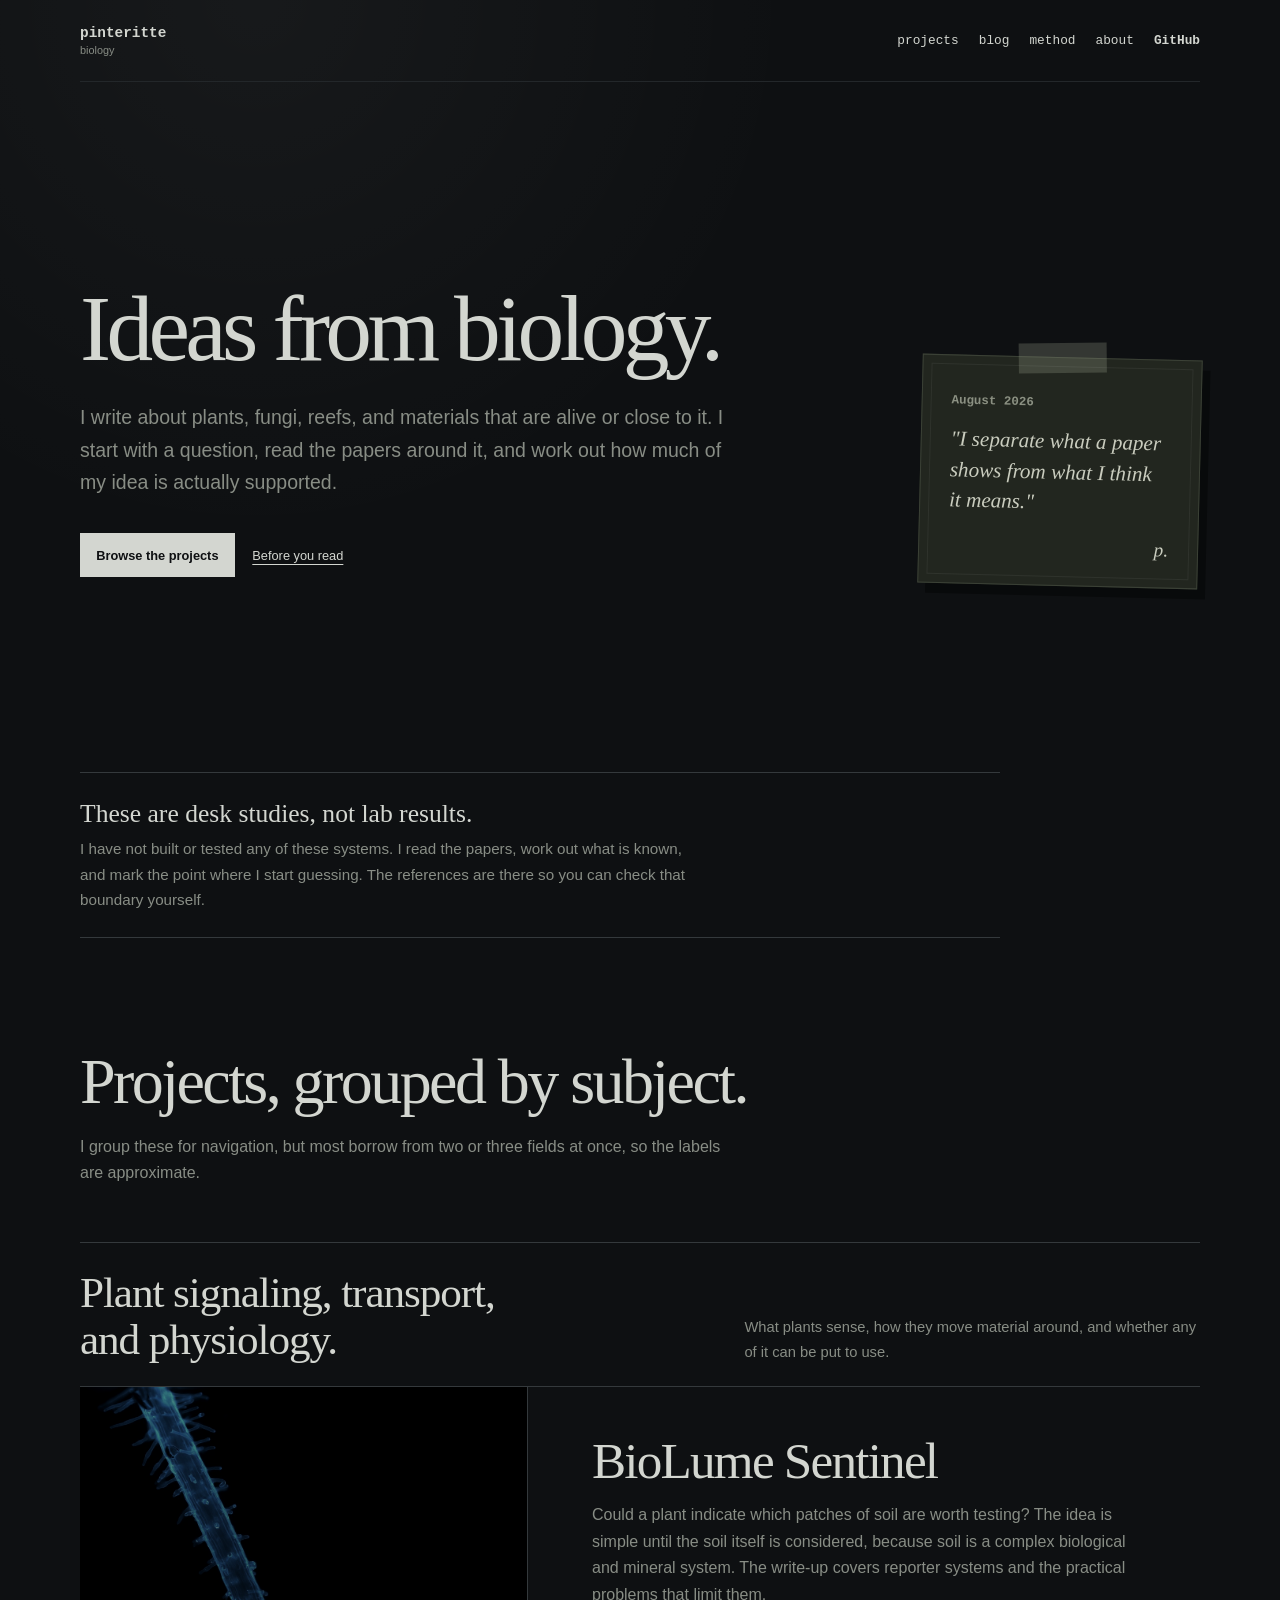
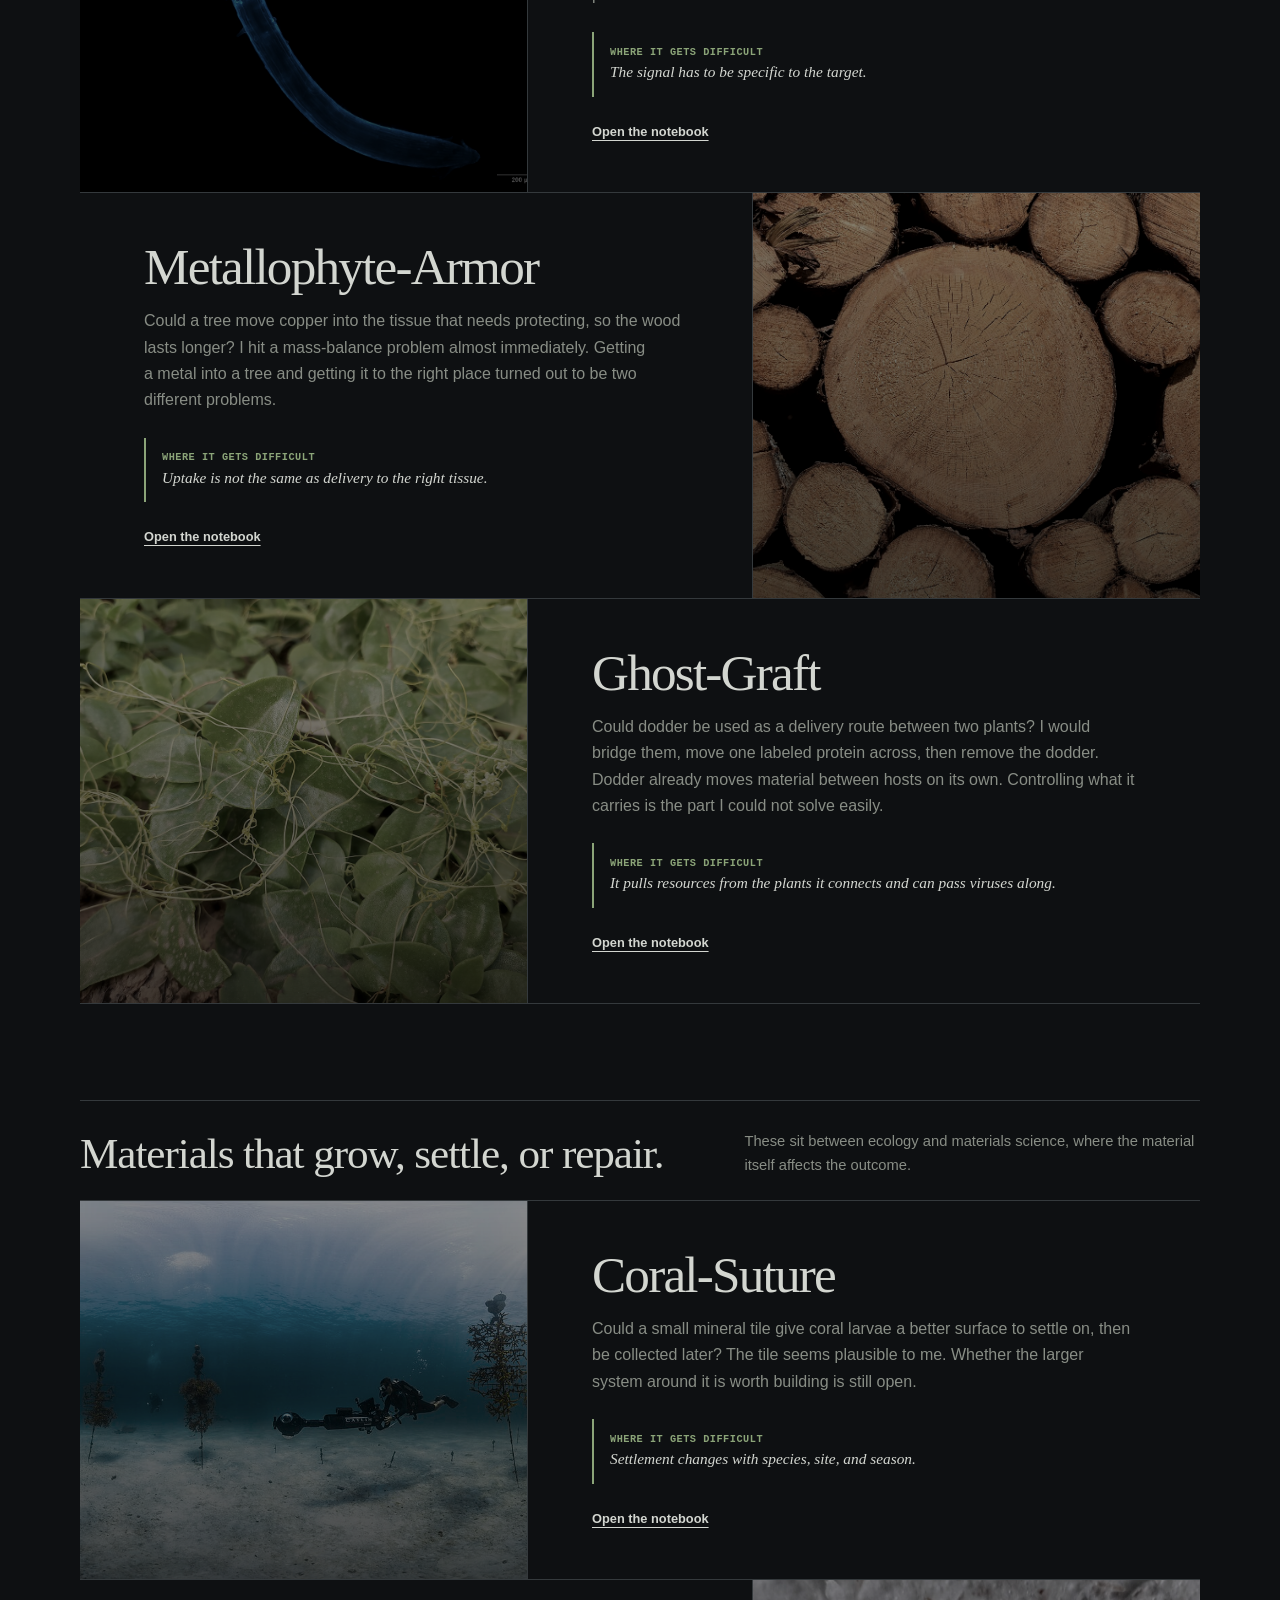
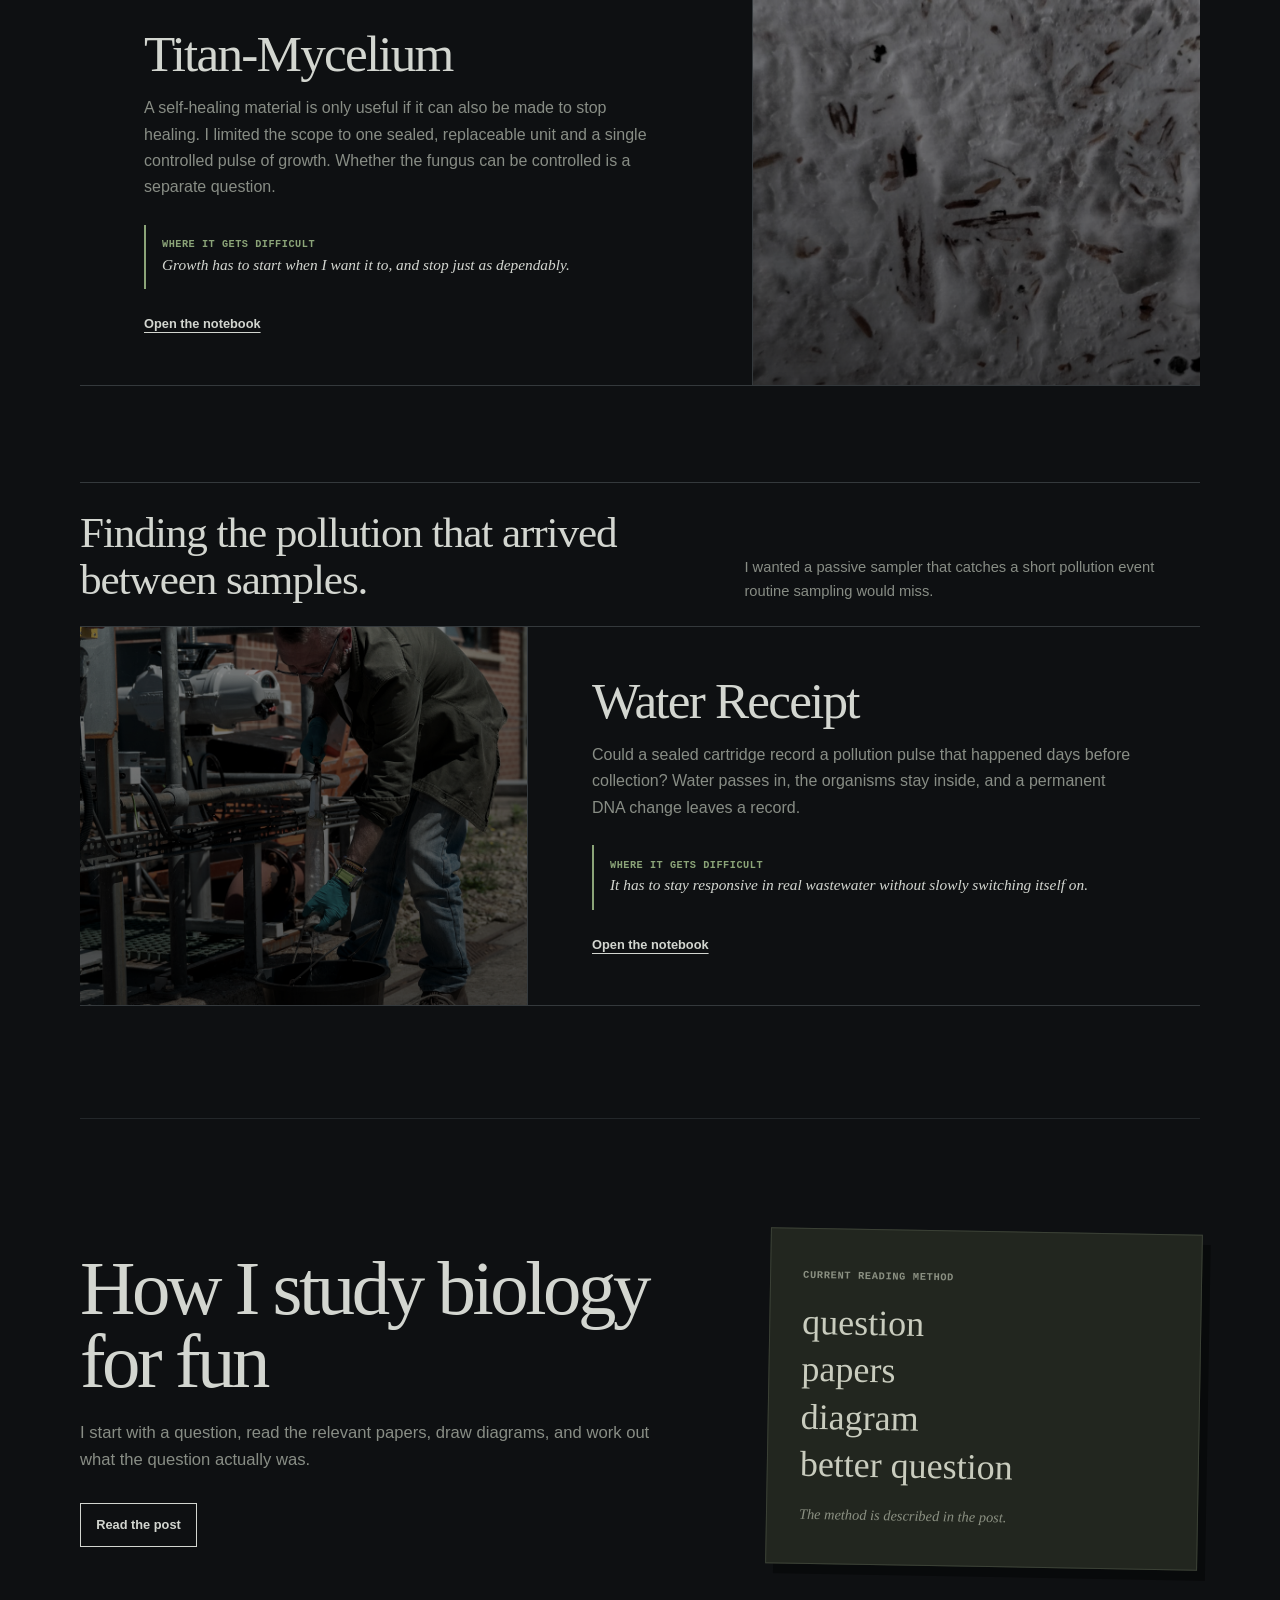
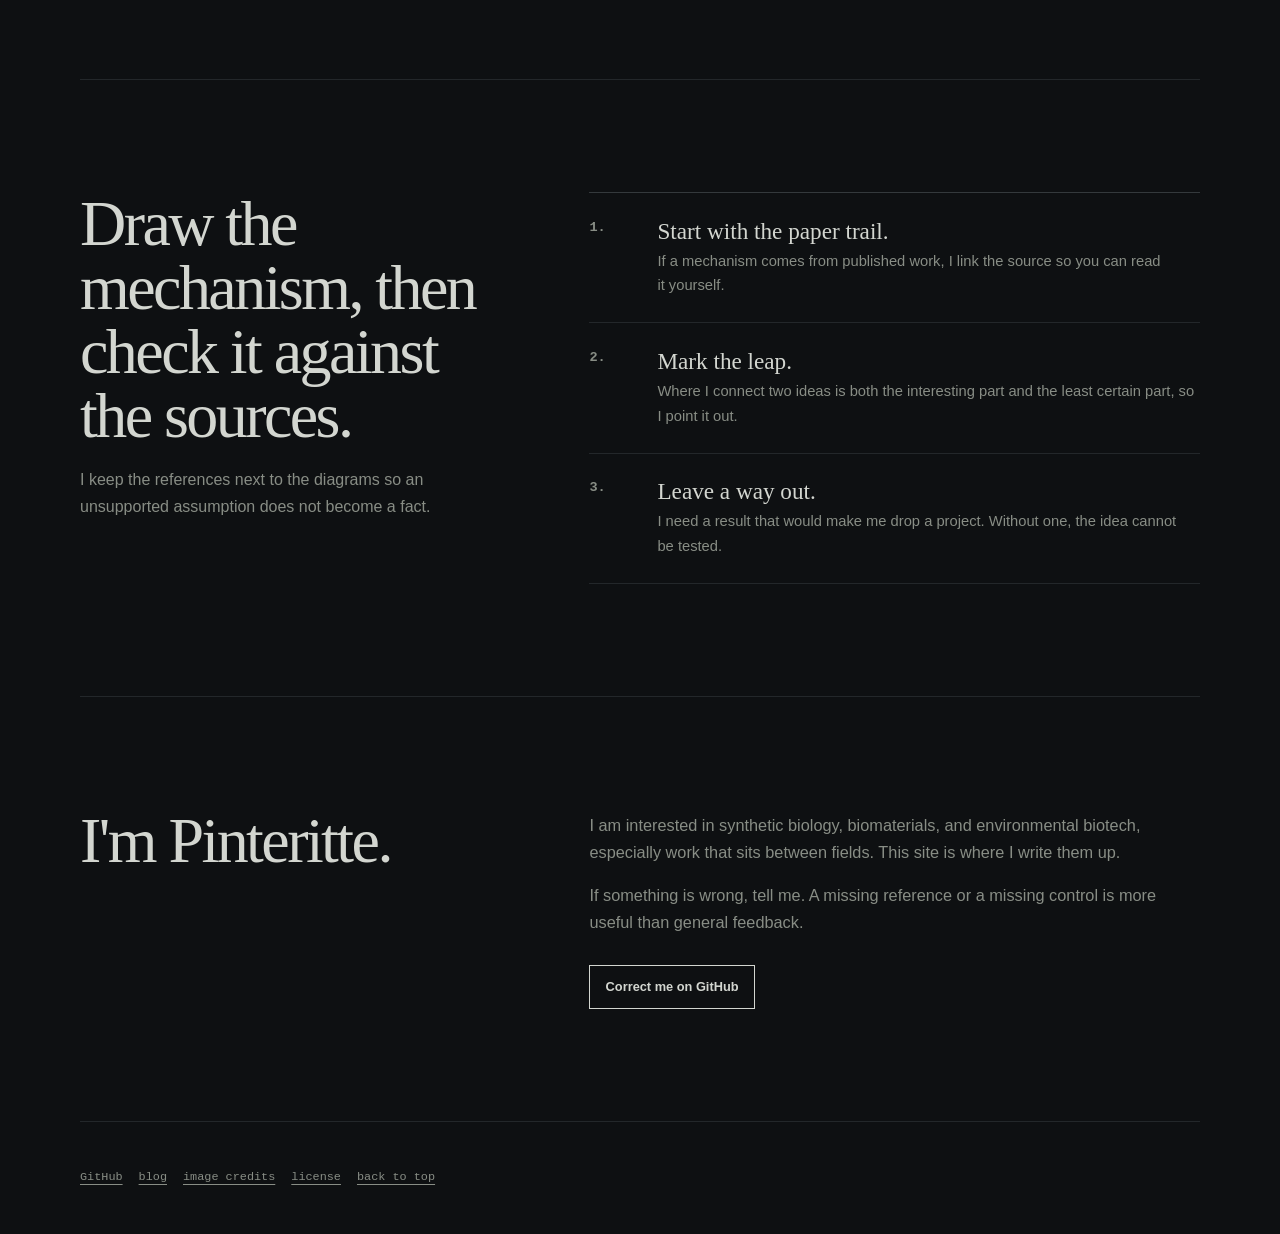
==== commit a94499db: "edit" ====
--- a/index.html
+++ b/index.html
@@ -32,7 +32,6 @@
   <main id="main">
     <section class="hero" id="top" aria-labelledby="hero-title">
       <div class="hero-copy">
-        <p class="eyebrow">independent study</p>
         <h1 id="hero-title">Ideas from biology.</h1>
         <p class="hero-lede">I write about plants, fungi, reefs, and materials that are alive or close to it. I start with a question, read the papers around it, and work out how much of my idea is actually supported.</p>
         <div class="hero-actions">
@@ -50,7 +49,6 @@
     </section>
 
     <section class="notice" aria-labelledby="status-title">
-      <p class="section-kicker">before you read</p>
       <div>
         <h2 id="status-title">These are desk studies, not lab results.</h2>
         <p>I have not built or tested any of these systems. I read the papers, work out what is known, and mark the point where I start guessing. The references are there so you can check that boundary yourself.</p>
@@ -59,14 +57,12 @@
 
     <section class="projects section" id="projects" aria-labelledby="projects-title">
       <div class="section-heading">
-        <p class="section-kicker">projects</p>
         <h2 id="projects-title">Projects, grouped by subject.</h2>
         <p>I group these for navigation, but most borrow from two or three fields at once, so the labels are approximate.</p>
       </div>
 
       <div class="category-heading" id="plant-biology">
         <div>
-          <p class="section-kicker">plant biology</p>
           <h3>Plant signaling, transport, and physiology.</h3>
         </div>
         <p>What plants sense, how they move material around, and whether any of it can be put to use.</p>
@@ -112,7 +108,6 @@
 
       <div class="category-heading category-heading--second" id="materials-restoration">
         <div>
-          <p class="section-kicker">materials and restoration</p>
           <h3>Materials that grow, settle, or repair.</h3>
         </div>
         <p>These sit between ecology and materials science, where the material itself affects the outcome.</p>
@@ -146,7 +141,6 @@
 
       <div class="category-heading category-heading--second" id="environmental-monitoring">
         <div>
-          <p class="section-kicker">environmental monitoring</p>
           <h3>Finding the pollution that arrived between samples.</h3>
         </div>
         <p>I wanted a passive sampler that catches a short pollution event routine sampling would miss.</p>
@@ -169,7 +163,6 @@
 
     <section class="blog-preview section" id="blog" aria-labelledby="blog-preview-title">
       <div class="blog-preview-copy">
-        <p class="section-kicker">from the blog</p>
         <h2 id="blog-preview-title">How I study biology for fun</h2>
         <p>I start with a question, read the relevant papers, draw diagrams, and work out what the question actually was.</p>
         <a class="button button-secondary" href="blog/">Read the post</a>
@@ -183,7 +176,6 @@
 
     <section class="method section" id="method" aria-labelledby="method-title">
       <div class="method-intro">
-        <p class="section-kicker">method</p>
         <h2 id="method-title">Draw the mechanism, then check it against the sources.</h2>
         <p>I keep the references next to the diagrams so an unsupported assumption does not become a fact.</p>
       </div>
@@ -206,7 +198,6 @@
 
     <section class="about section" id="about" aria-labelledby="about-title">
       <div>
-        <p class="section-kicker">about</p>
         <h2 id="about-title">I'm Pinteritte.</h2>
       </div>
       <div class="about-copy">
--- a/portfolio.css
+++ b/portfolio.css
@@ -148,15 +148,11 @@
 .note-signoff { display: block; margin-top: 1.2rem; color: var(--note-ink); font: italic 1.2rem var(--serif); text-align: right; }
 
 .notice {
-  display: grid;
-  grid-template-columns: 170px minmax(0, 1fr);
-  gap: 2rem;
   max-width: 920px;
   padding: 1.6rem 0;
   border-top: 1px solid var(--rule);
   border-bottom: 1px solid var(--rule);
 }
-.notice .section-kicker { margin: .25rem 0 0; }
 .notice h2 { margin: 0 0 .45rem; font: 400 1.6rem/1.2 var(--serif); }
 .notice p:last-child { max-width: 650px; margin: 0; color: var(--muted); font-size: .95rem; }
 
@@ -309,9 +305,8 @@
   .site-header nav { gap: .8rem; }
   .hero { padding: 4.5rem 0; }
   .hero h1 { font-size: clamp(3.05rem, 15vw, 4.5rem); }
-  .notice { grid-template-columns: 1fr; gap: .45rem; }
+  .notice { max-width: none; }
   .category-heading { grid-template-columns: 1fr; gap: .8rem; }
-  .notice .section-kicker { margin-bottom: .25rem; }
   .section { padding: 5rem 0; }
   .project-card,
   .project-card:nth-child(even) { display: block; }
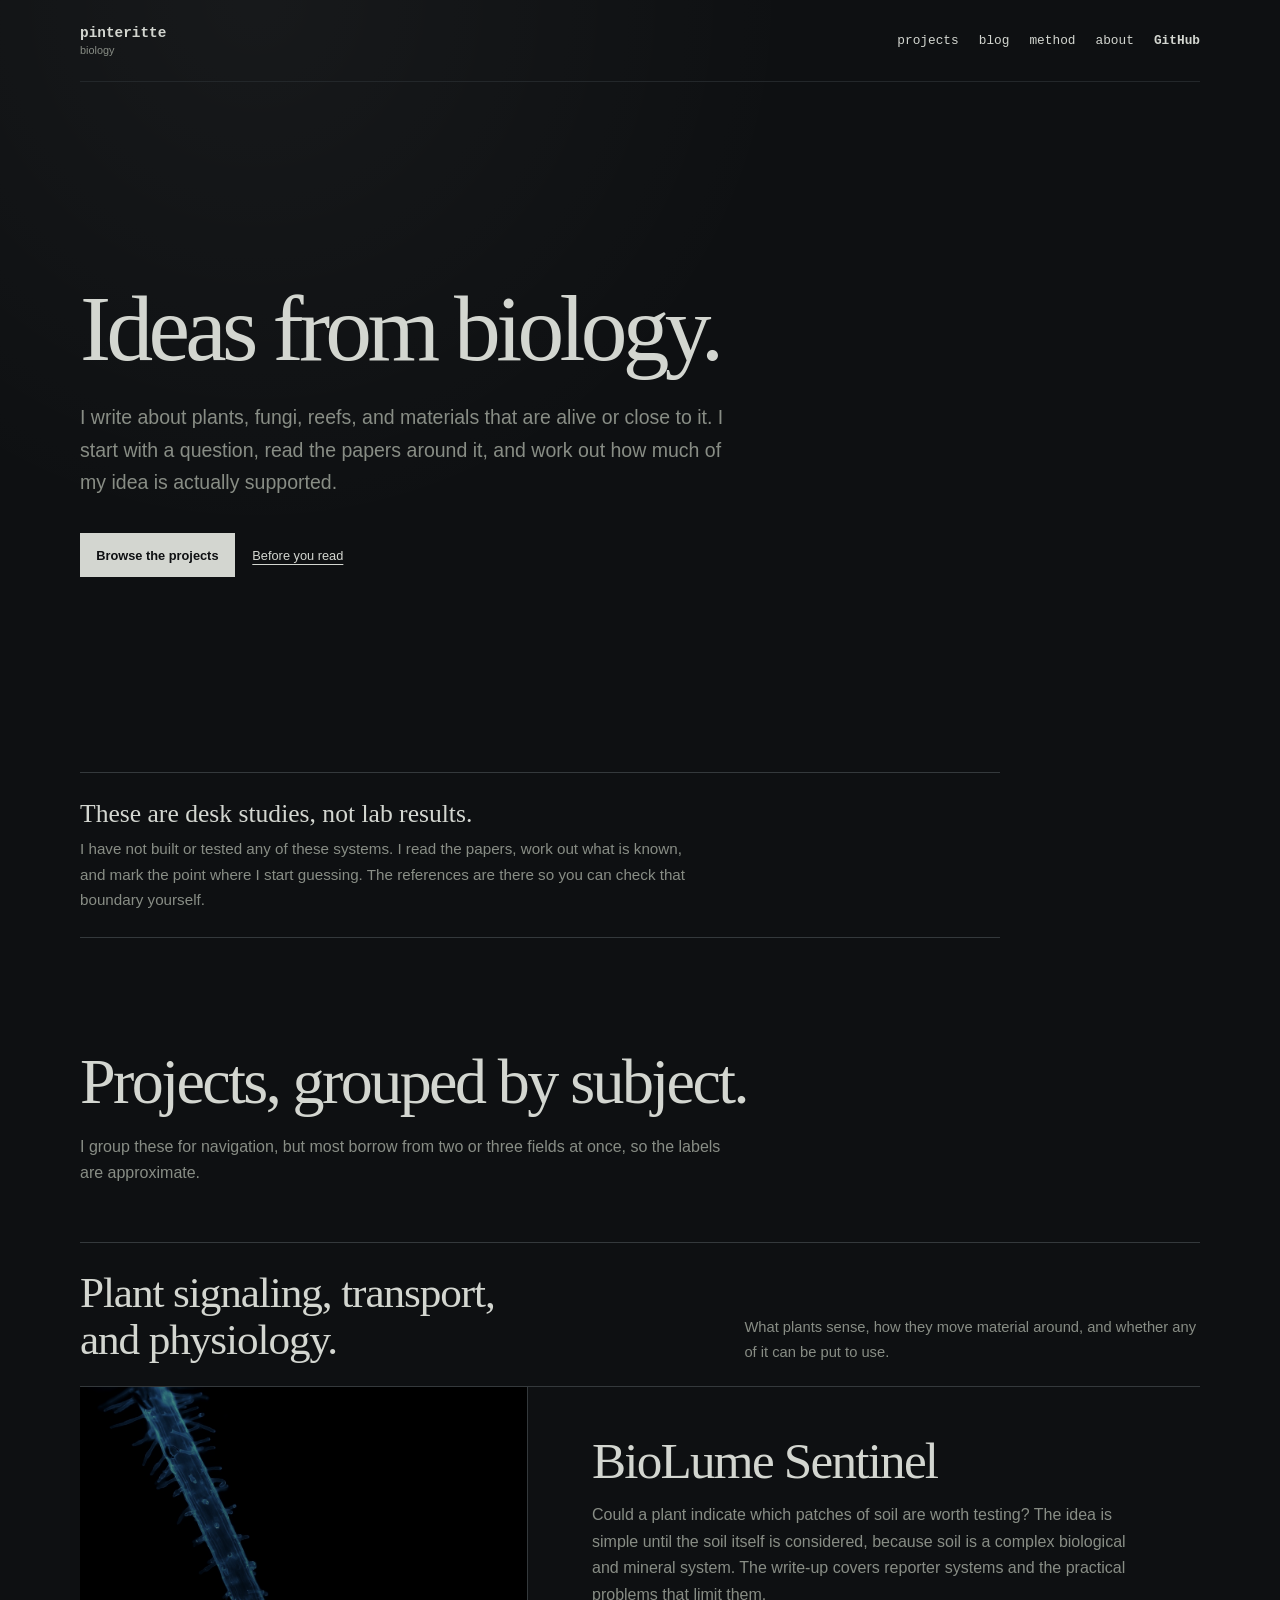
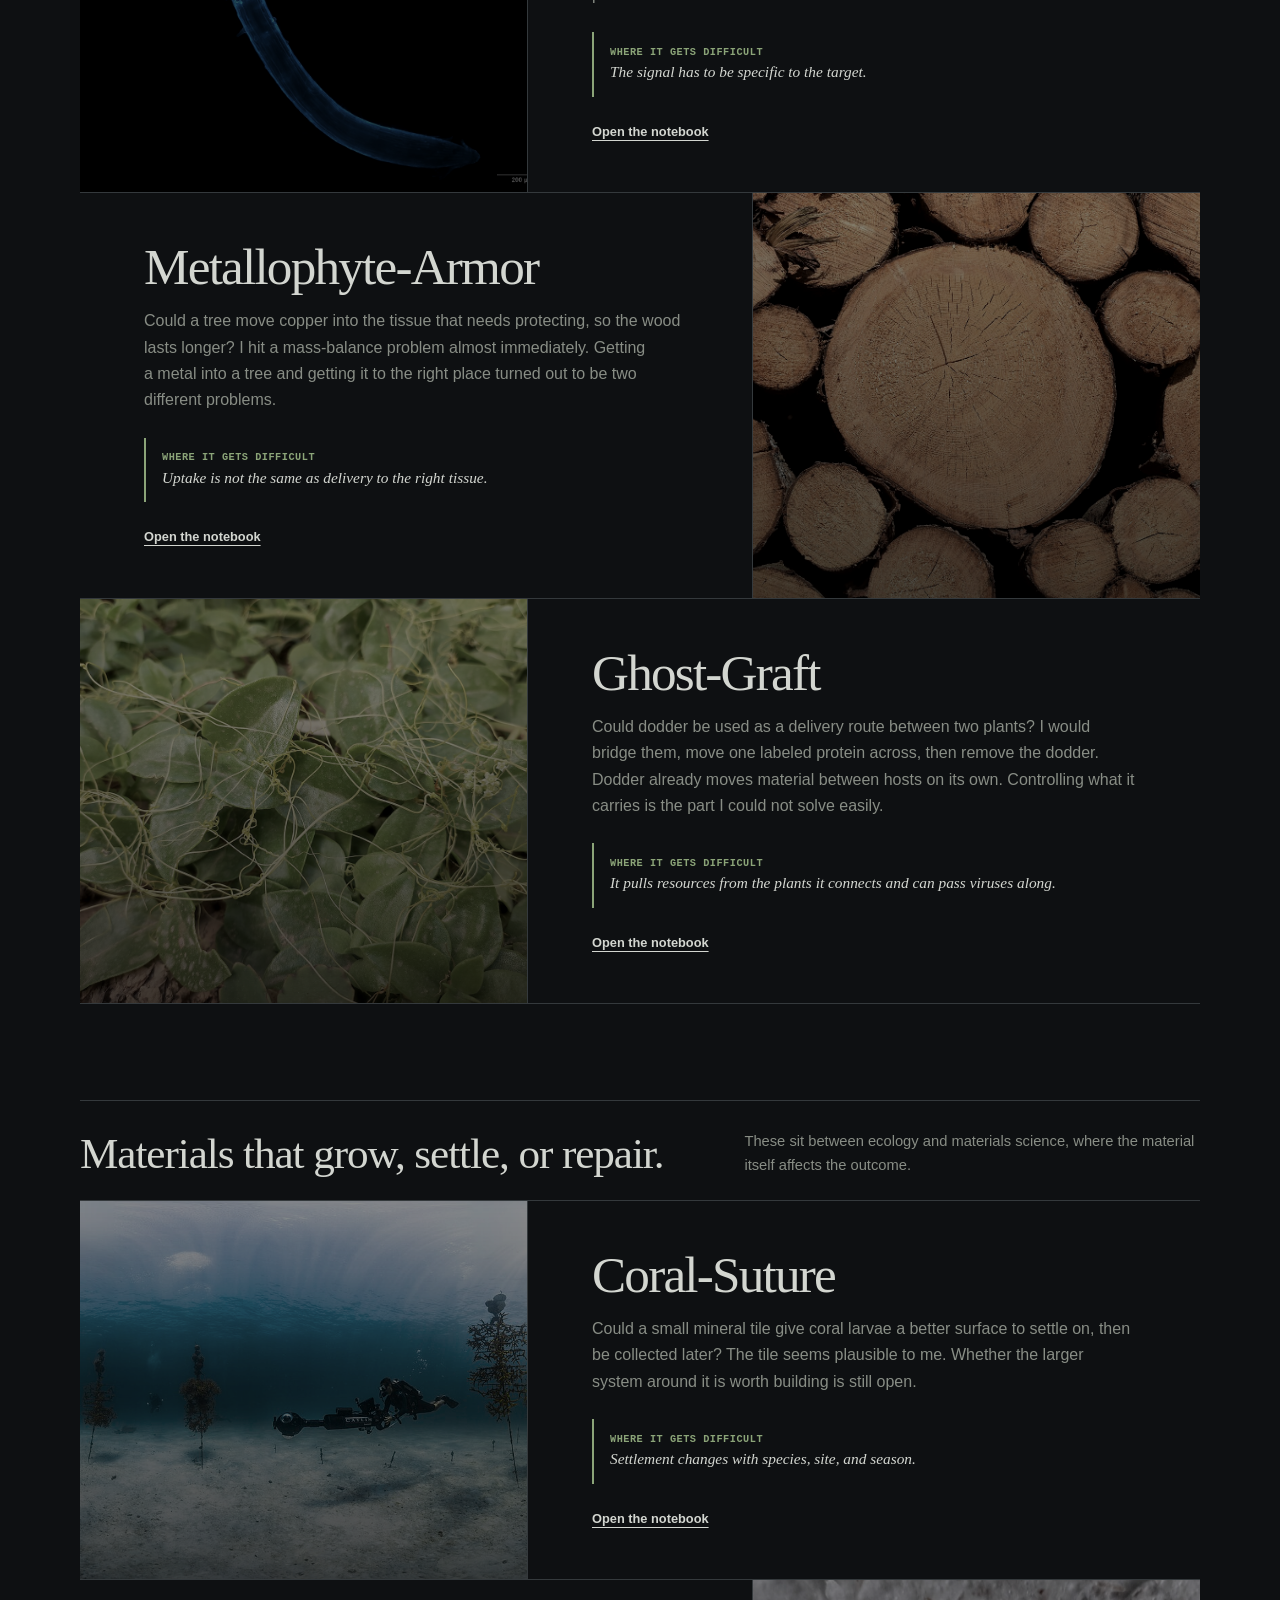
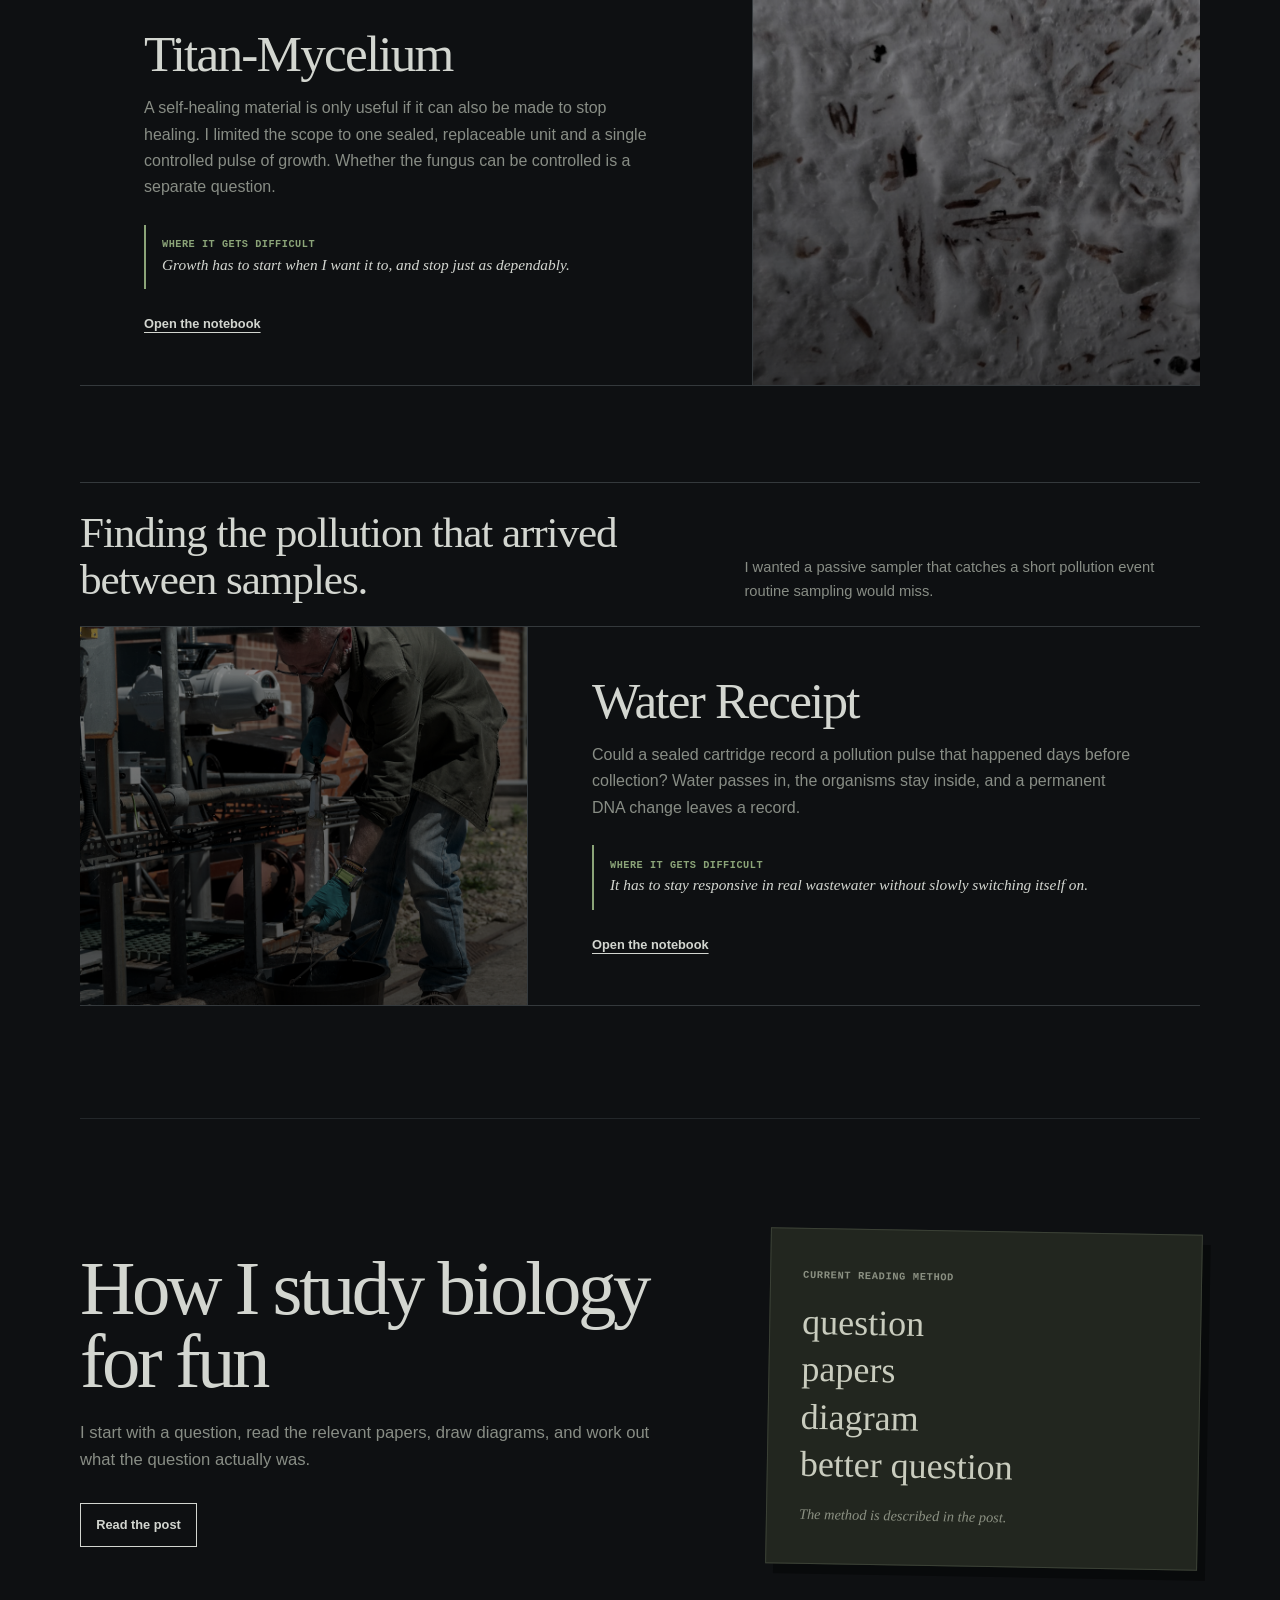
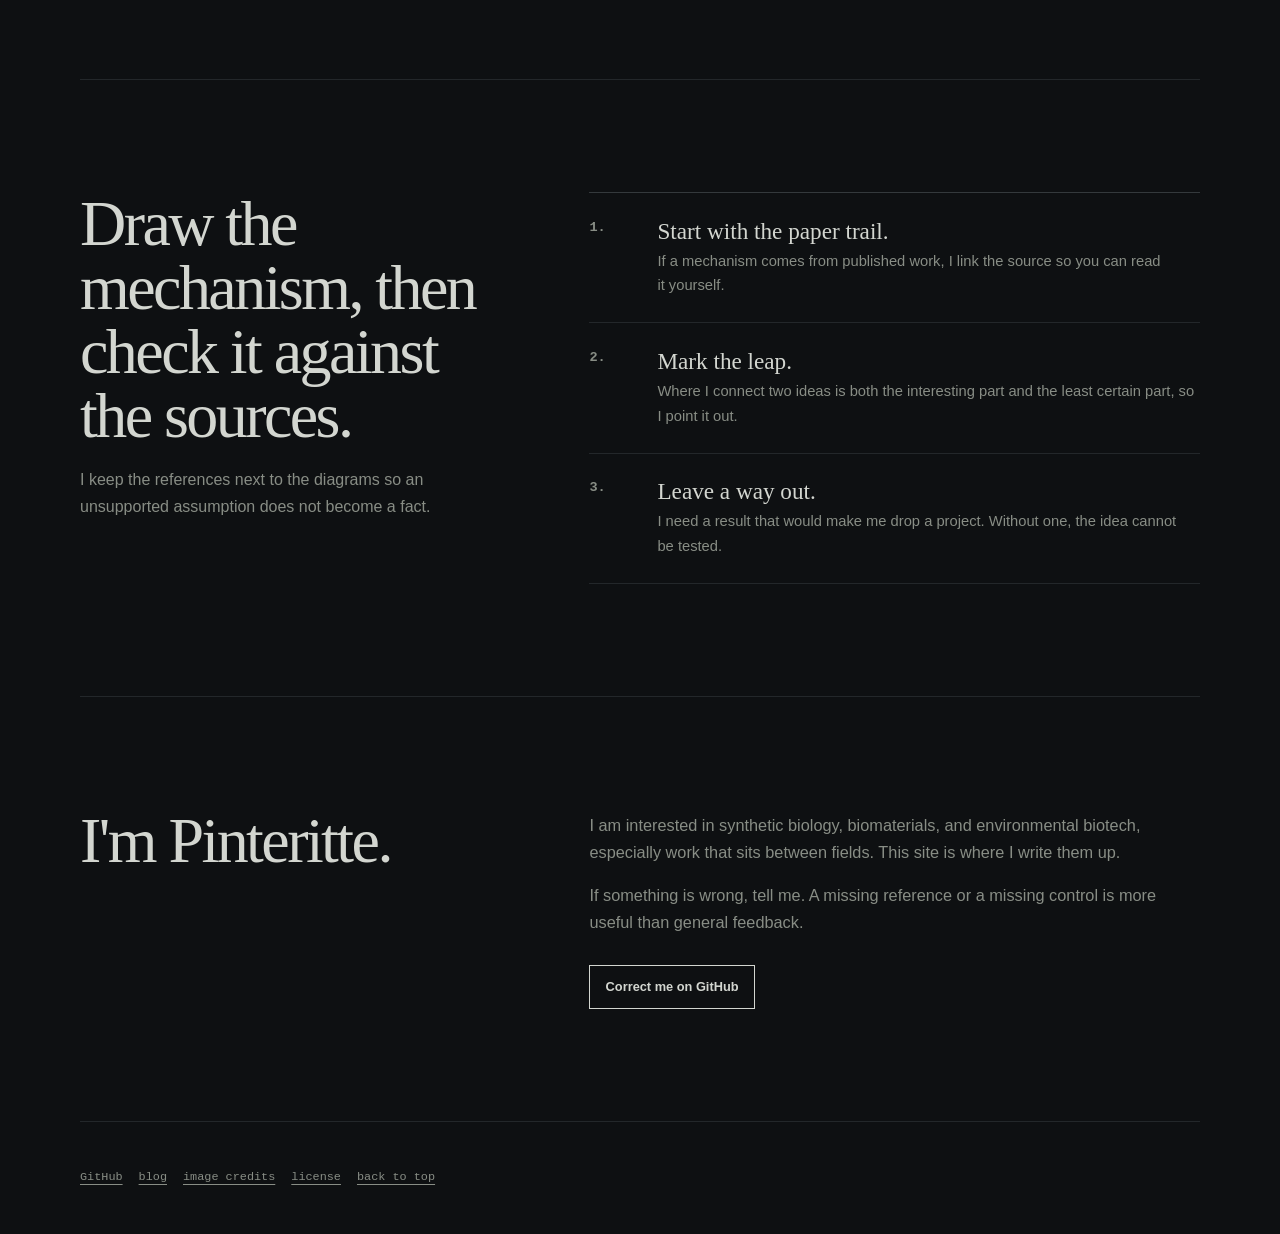
==== commit 542141f8: "edit" ====
--- a/index.html
+++ b/index.html
@@ -11,7 +11,7 @@
   <meta property="og:description" content="Biology projects and the parts that did not work.">
   <meta property="og:type" content="website">
   <meta property="og:url" content="https://pinterittejeden-gif.github.io/pinterittejeden-gif/">
-  <link rel="stylesheet" href="portfolio.css?v=9">
+  <link rel="stylesheet" href="portfolio.css?v=10">
 </head>
 <body>
   <a class="skip-link" href="#main">Skip to content</a>
@@ -39,13 +39,6 @@
           <a class="text-link" href="#status-title">Before you read</a>
         </div>
       </div>
-
-      <aside class="hero-note" aria-label="A quote from Pinteritte">
-        <span class="tape" aria-hidden="true"></span>
-        <p class="note-date">August 2026</p>
-        <p>"I separate what a paper shows from what I think it means."</p>
-        <span class="note-signoff">p.</span>
-      </aside>
     </section>
 
     <section class="notice" aria-labelledby="status-title">
--- a/portfolio.css
+++ b/portfolio.css
@@ -79,7 +79,7 @@
 .hero {
   display: grid;
   min-height: 690px;
-  grid-template-columns: minmax(0, 1.45fr) minmax(260px, .55fr);
+  grid-template-columns: minmax(0, 1fr);
   gap: clamp(3rem, 8vw, 8rem);
   align-items: center;
   padding: 7rem 0 6.5rem;
